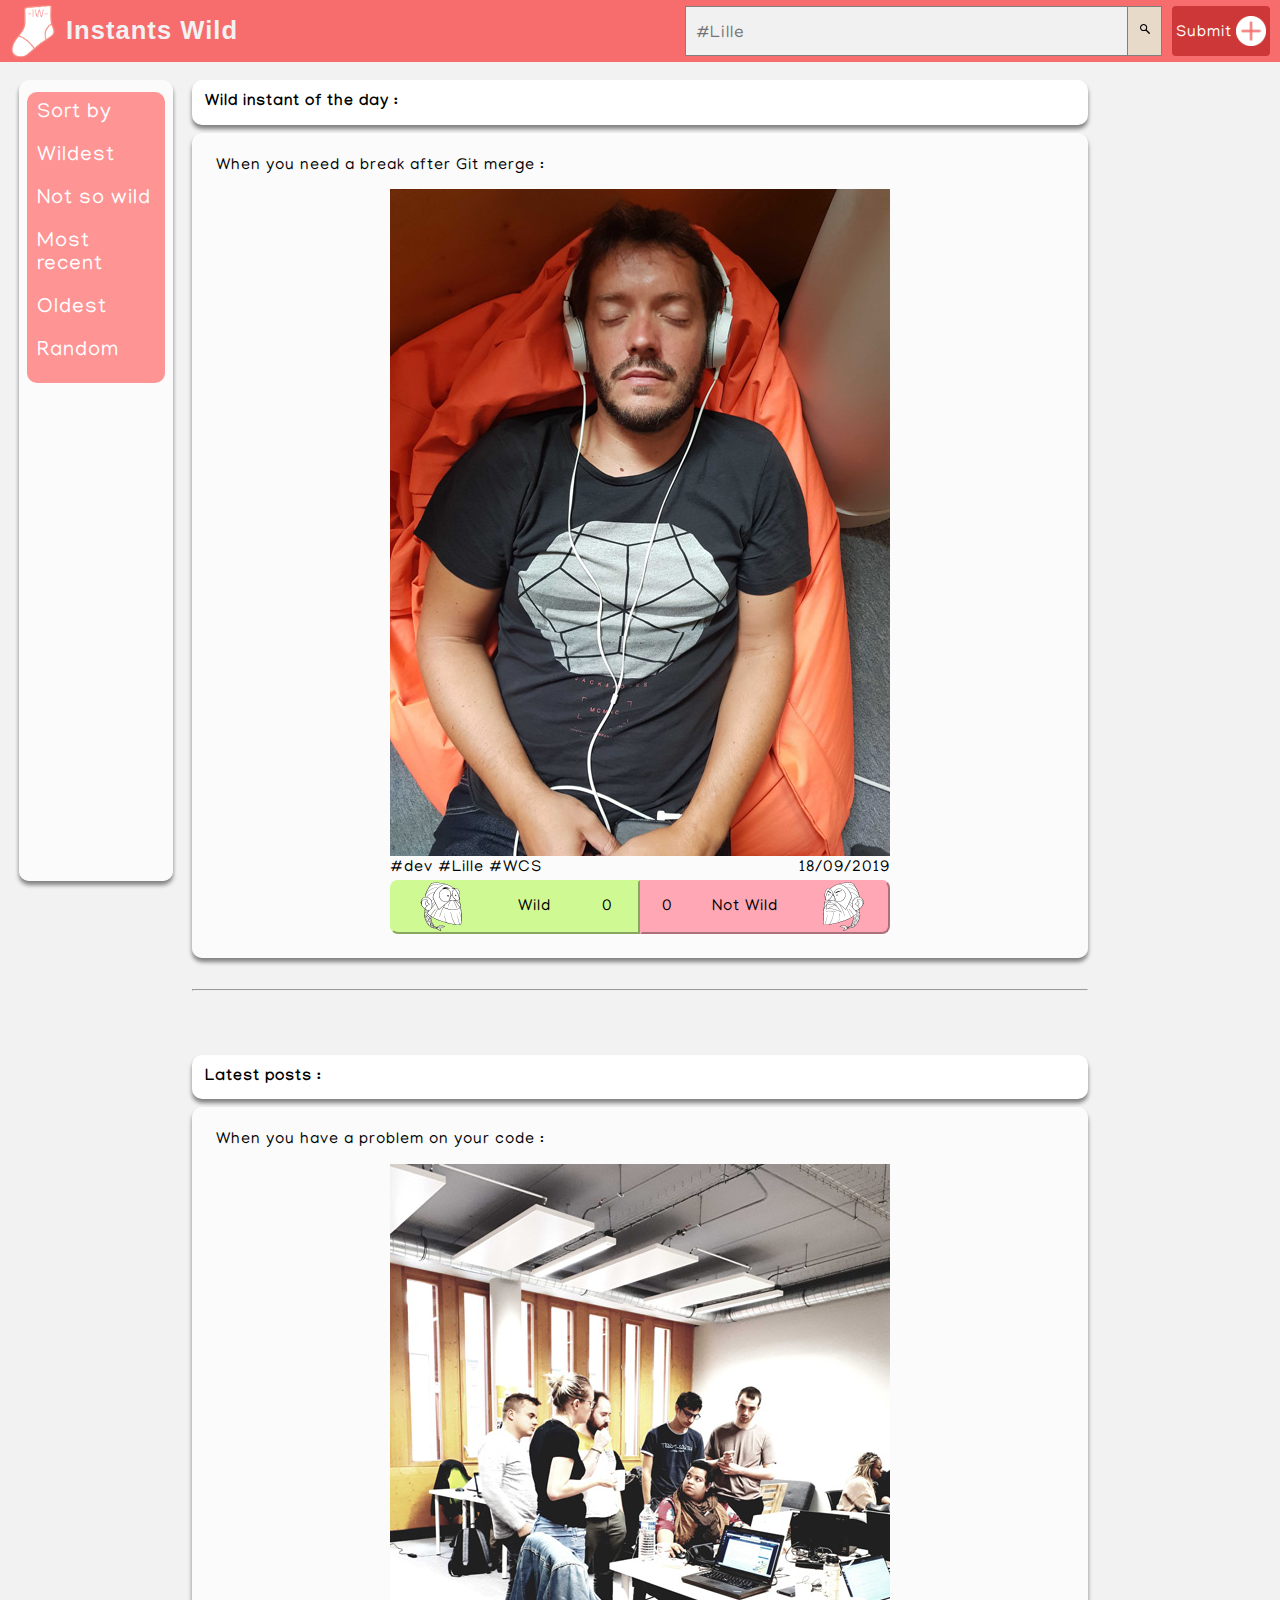
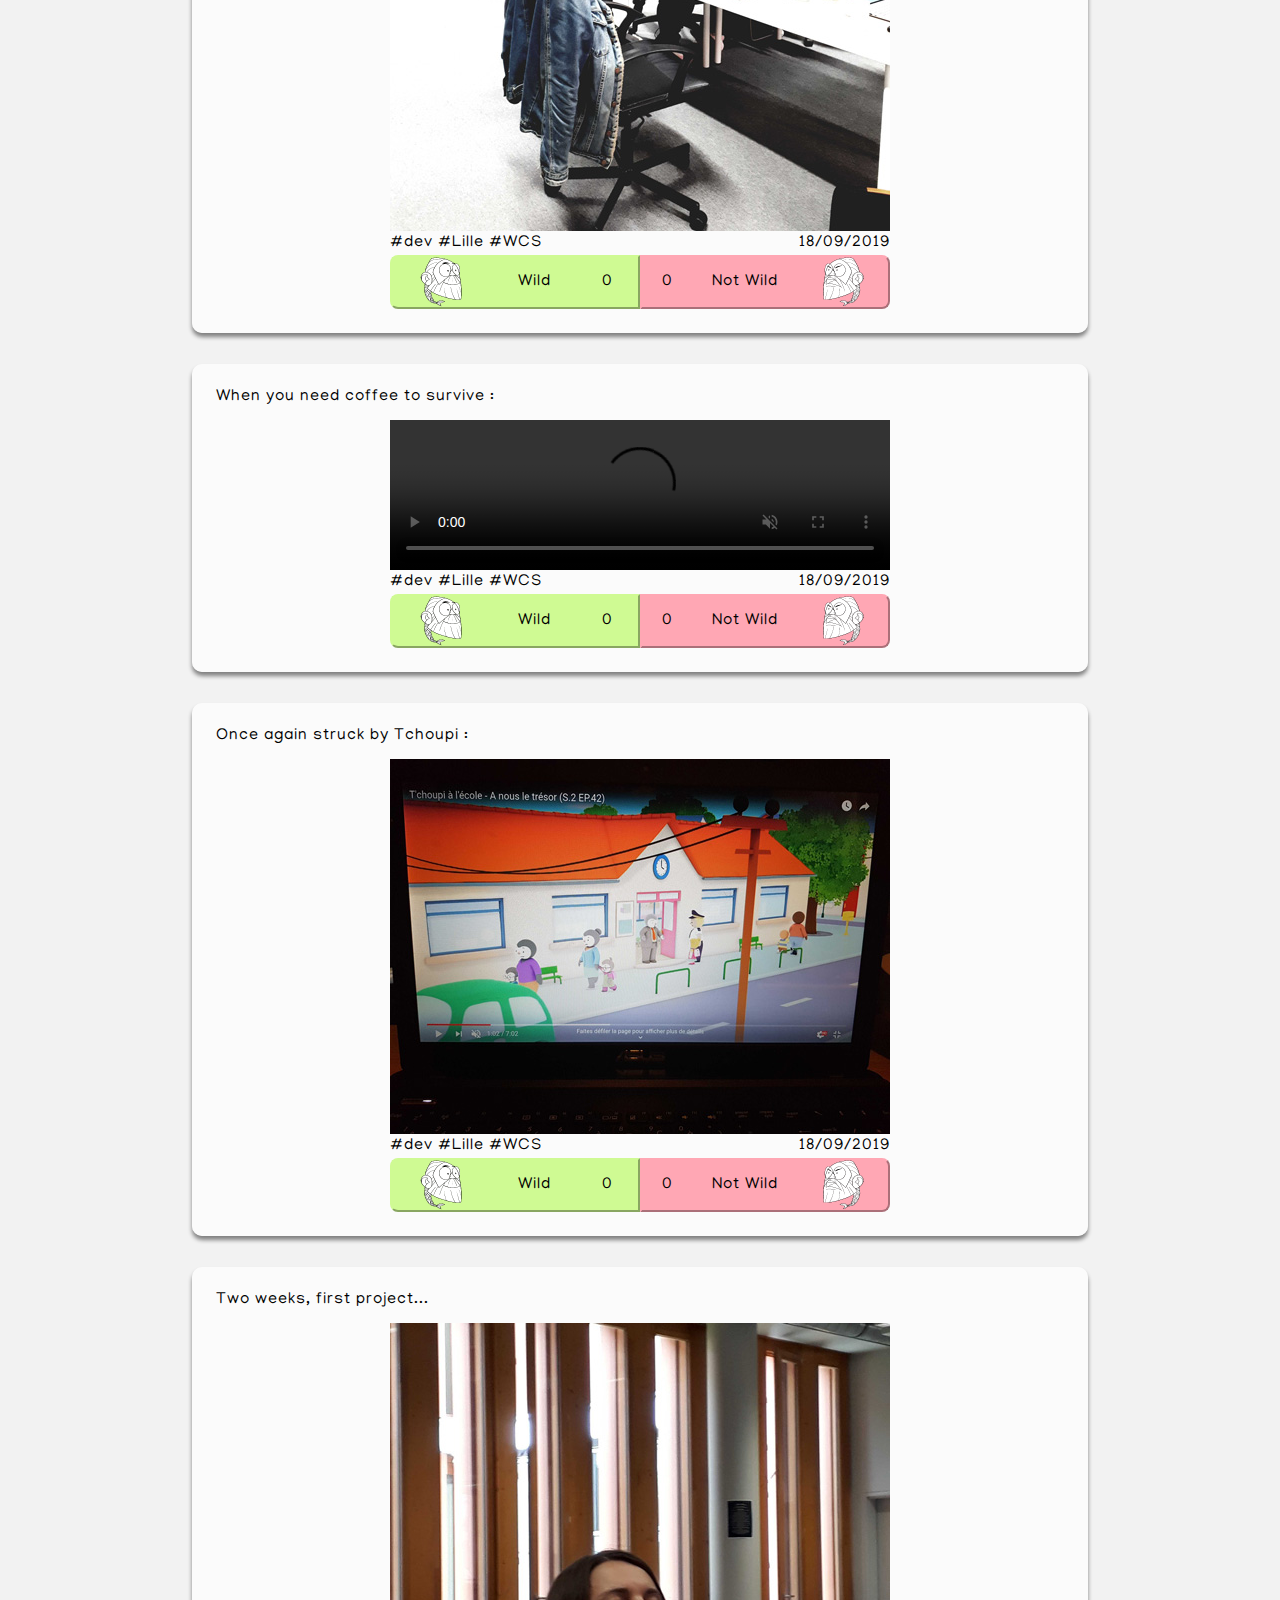
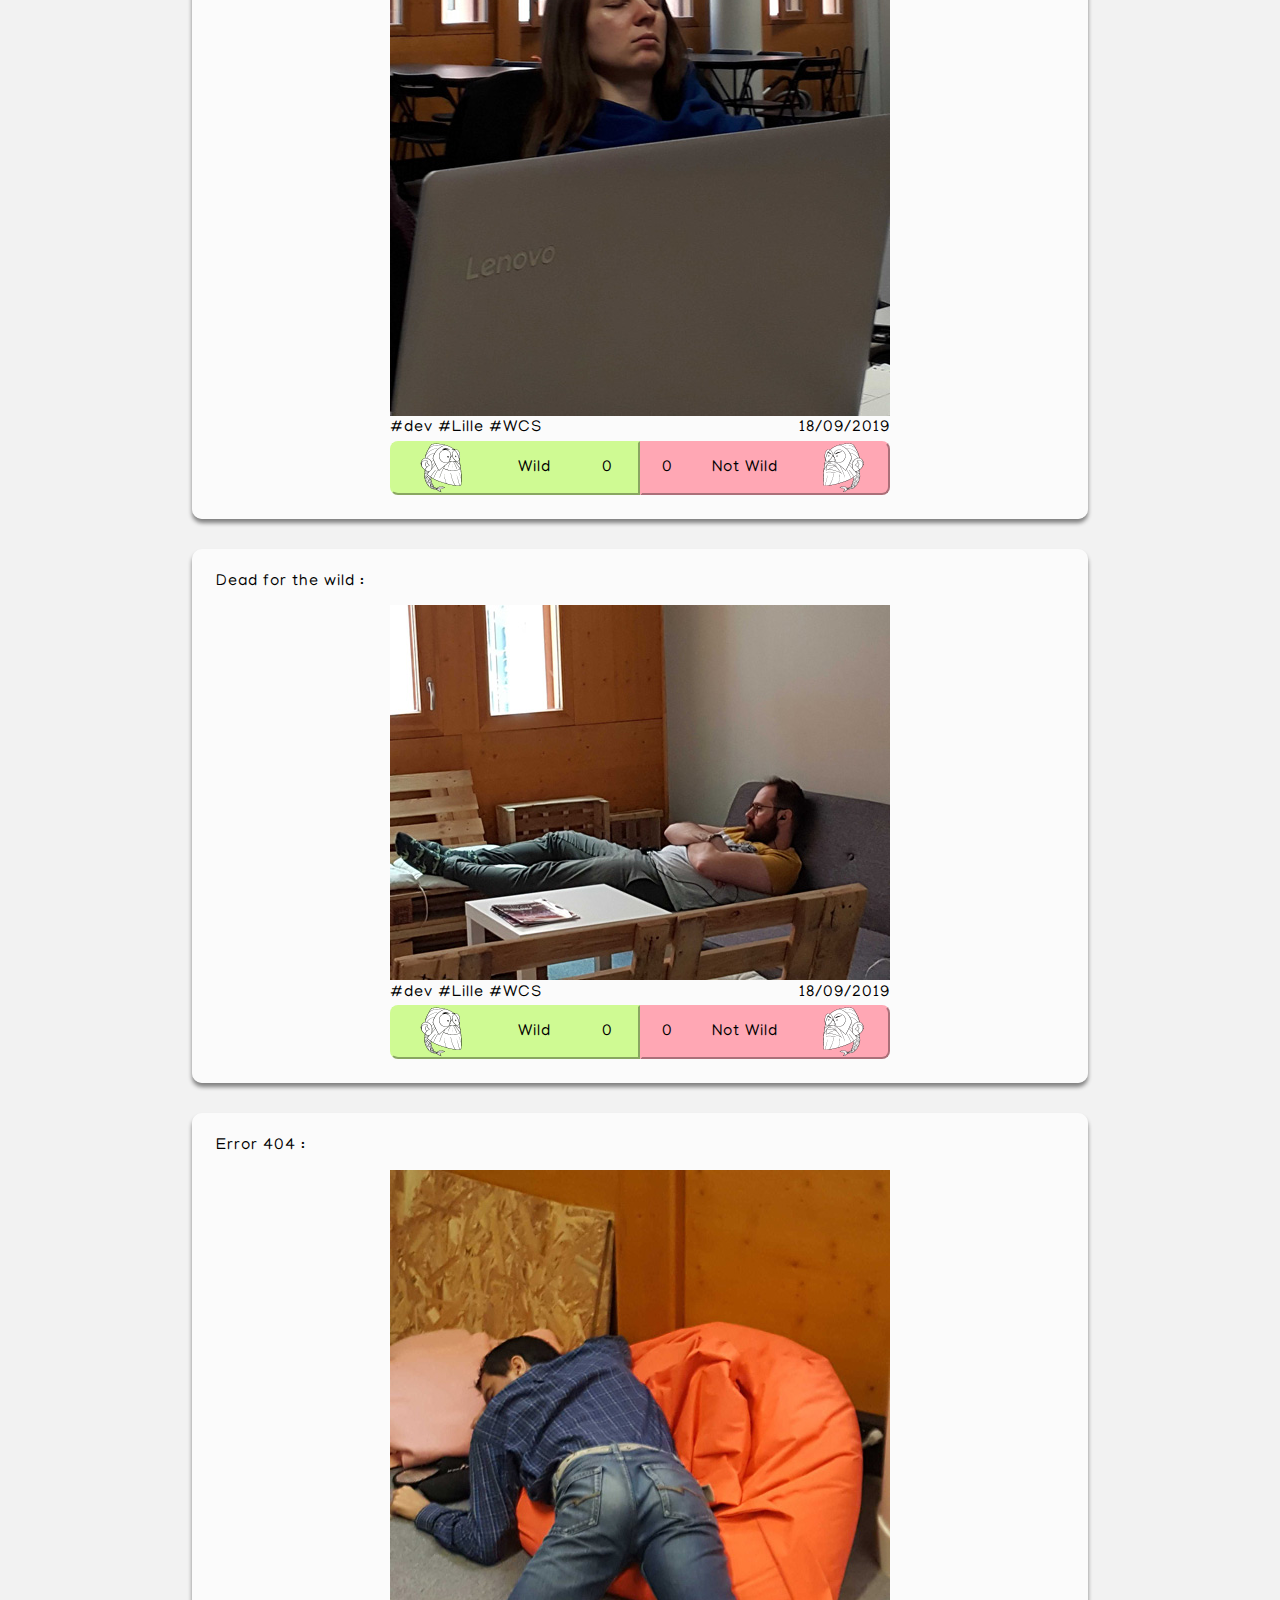
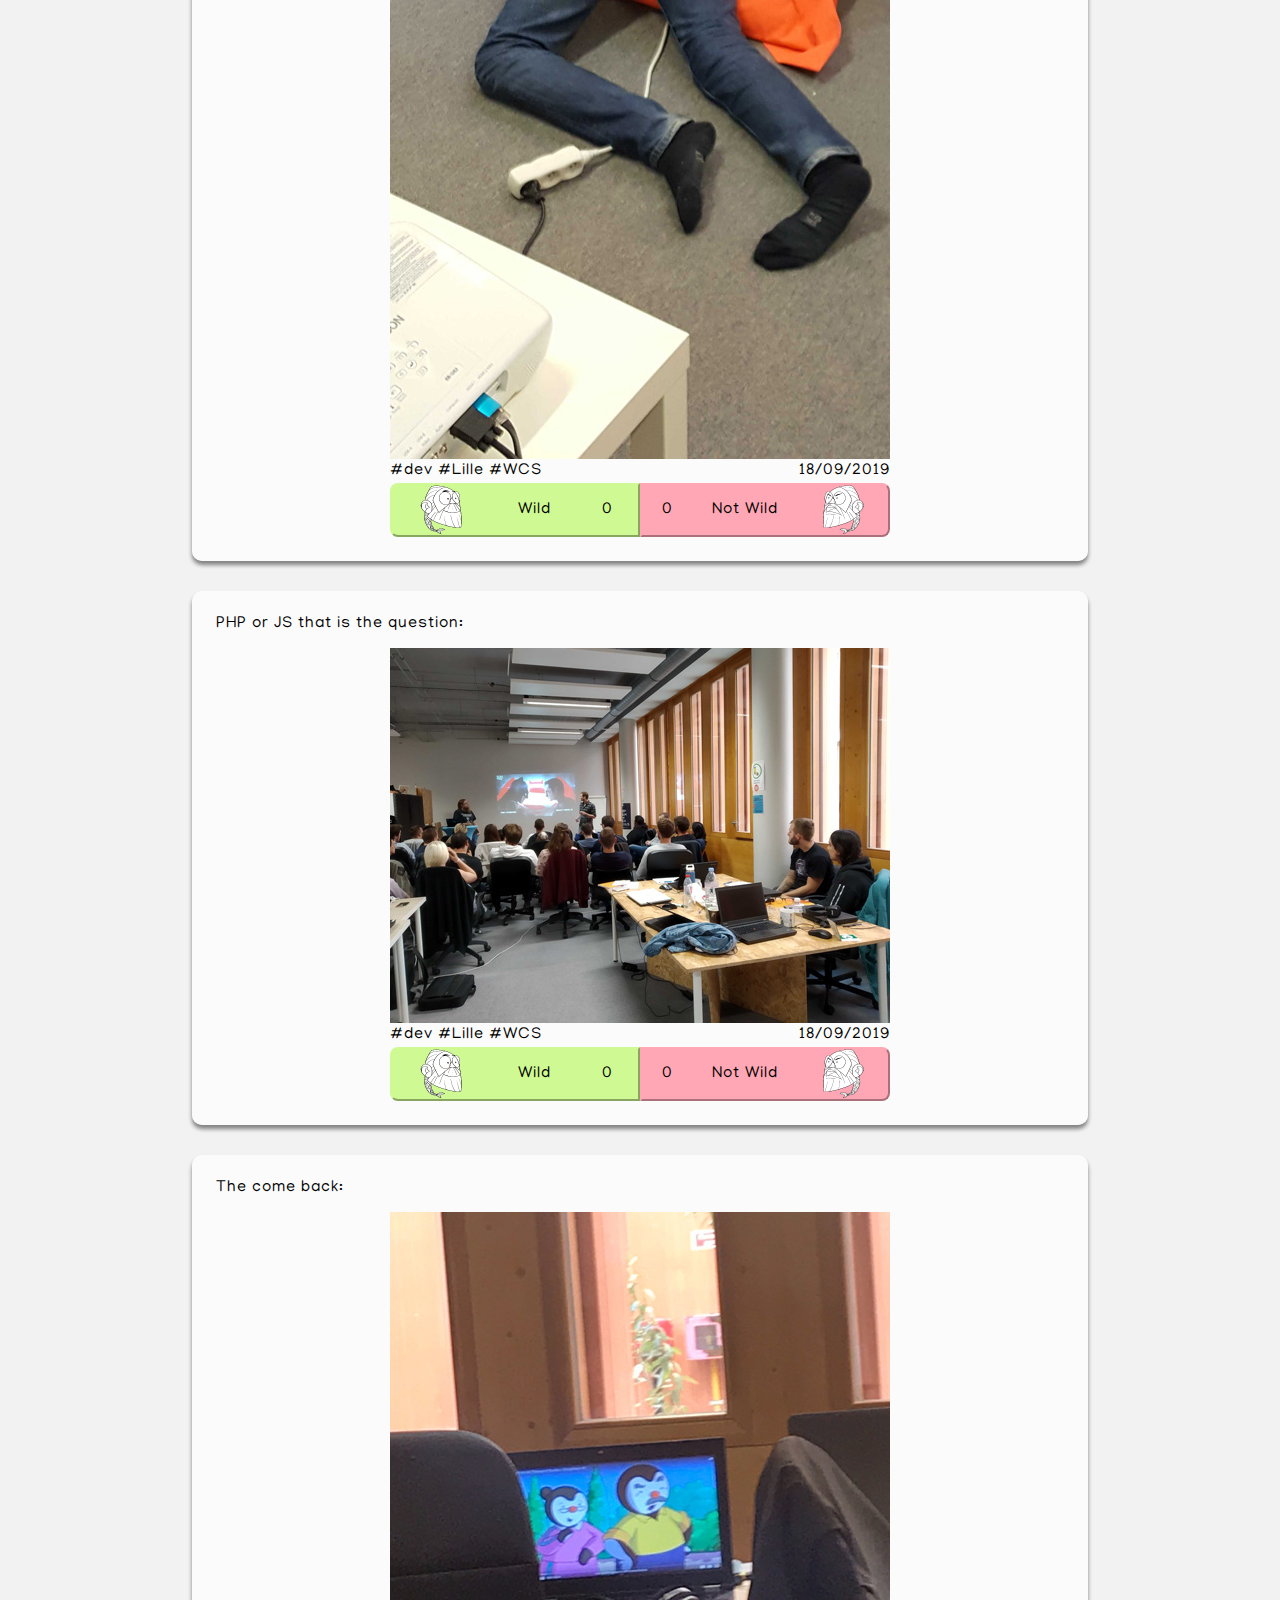
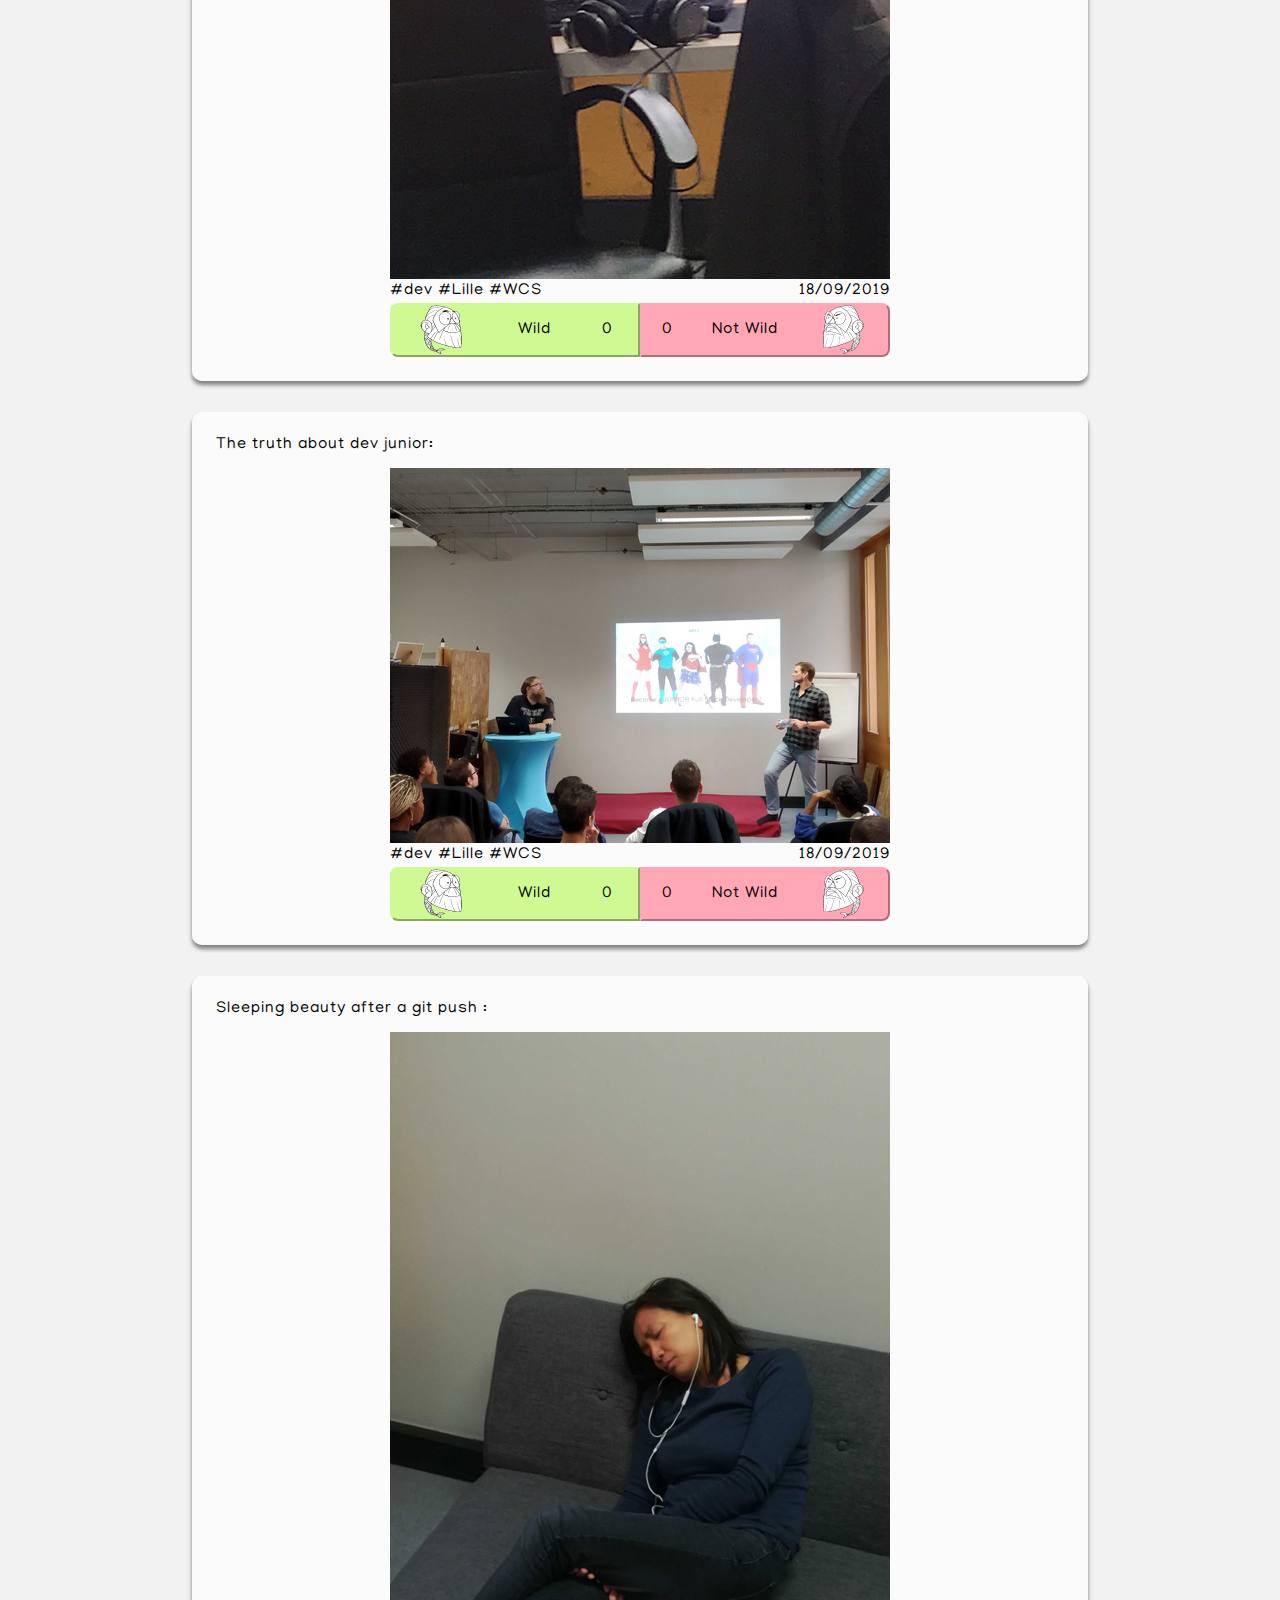
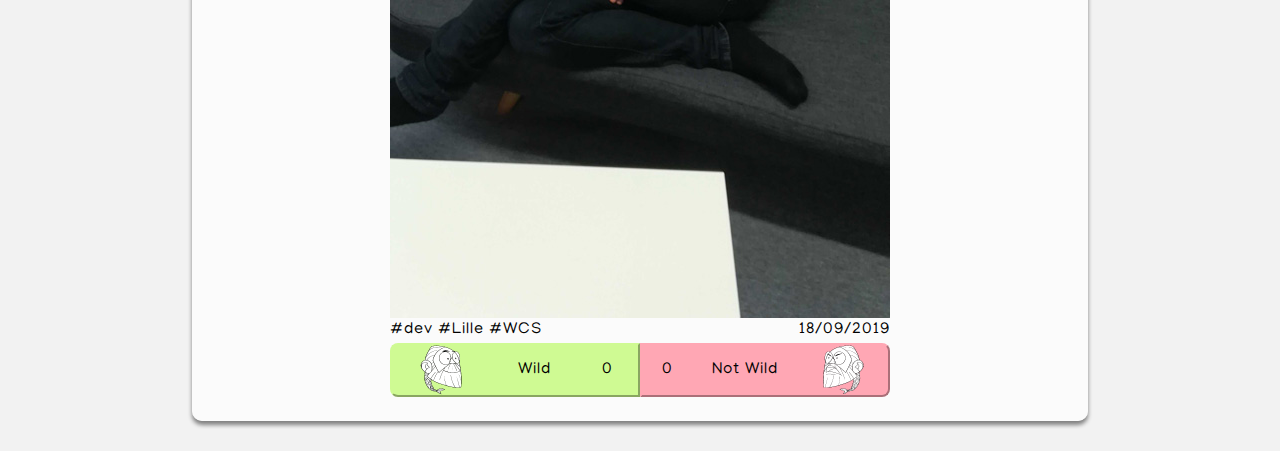
==== index.html @ d58f330b "Desktop mode: burger hidden for a new menu on the left page. + Nav bar is now fixed while scrolling." ====
<!DOCTYPE html>
<html>
    <head>
        <meta charset="UTF-8">
        <meta name="viewport" content="width = device-width, initial-scale = 1.0">
        <meta http-equiv="X-UA-Compatible" content = "ie=edge">
        <title>Instants Wild</title>
        <link rel="stylesheet" href="general.css">
        <link rel="stylesheet" href="nav.css">
        <link rel="stylesheet" href="index.css">
        <link href="https://fonts.googleapis.com/css?family=Manjari&display=swap" rel="stylesheet">
    </head>
    
    <body>
        <header>
            <nav>
                <!-- menu burger -->
                <div id="burger">
                    <input type="checkbox" />
                    <div id="burgerIcon">
                        <div></div>
                        <div></div>
                        <div></div>
                    </div>
                    <ul>
                        <li>Sort by</li>
                        <li>Wildest</li>
                        <li>Not so wild</li>
                        <li>Most recent</li>
                        <li>Oldest</li>
                        <li>Random</li>
                    </ul>
                </div>
                <!-- Instant Wild Logo and Title -->
                <a href="index.html" id="logolink" title="Homepage">
                    <img src="./images/logo.png" alt="Logo Instant Wild">
                    <h1 id="h1reduced">IW</h1>
                    <h1 id="h1full">Instants Wild</h1>
                </a>
                <!-- Search Bar -->
                <form class="search-container" action="">
                    <input type="text" placeholder="#Lille" name="search2">
                    <button type="submit"><img src="./images/icon_loupe.png">
                    </button>
                </form>
                <!-- Git Post Buttom -->
                <a class="buttonpostgif" href="submit.html">
                    <p>Submit</p><img src="./images/rondplus.png">
                </a>
            </nav>
        </header>
        
        <main>
            <!-- Desktop Menu -->
            <section class="leftMenuSection">
                <div>
                        <ul>
                            <li>Sort by</li>
                            <li>Wildest</li>
                            <li>Not so wild</li>
                            <li>Most recent</li>
                            <li>Oldest</li>
                            <li>Random</li>
                        </ul>
                </div>
            </section>
            <section>

                
                <h2>Wild instant of the day :</h2>


                <article>
                    
                    <h3>When you need a break after Git merge :</h3>
                    <img src="photos/resized/meditation.jpg" title="sleeping wilder" alt="slepping wilder">
                    <div class='postInfos'>
                        <p>#dev #Lille #WCS</p><p>18/09/2019</p>
                    </div>

                    <div class="vote">
                        <button type="button">
                            <img src="images/wild.png"/>  <p>Wild</p> <p>0</p>
                        </button>
                        <button type="button">
                            <p>0</p> <p>Not Wild</p> <img src="images/notwild.png"/>    
                        </button>
                    </div>

                </article>  
            </section>
            
            <hr>

            <section>
                
                <h2> Latest posts :</h2>
          
                <article>
                    <h3>When you have a problem on your code :</h3>
                    <img src="photos/resized/projet.jpg" title="Group in front of a computer" alt="A team in front of a computer">
                    <div class='postInfos'>
                        <p>#dev #Lille #WCS</p><p>18/09/2019</p>
                    </div>
                    <div class="vote">
                            <button type="button">
                                <img src="images/wild.png"/>  <p>Wild</p> <p>0</p>
                            </button>
                            <button type="button">
                                <p>0</p> <p>Not Wild</p> <img src="images/notwild.png"/>    
                            </button>
                    </div>
                </article>
                
                <article>
                    <h3>When you need coffee to survive :</h3>
                    <video src="videos/prendre_cafe.mp4" controls loop muted autoplay></video>
                    <div class='postInfos'>
                        <p>#dev #Lille #WCS</p><p>18/09/2019</p>
                    </div>
                    <div class="vote">
                            <button type="button">
                                <img src="images/wild.png"/>  <p>Wild</p> <p>0</p>
                            </button>
                            <button type="button">
                                <p>0</p> <p>Not Wild</p> <img src="images/notwild.png"/>    
                            </button>
                    </div>
                </article>
                
                <article>
                    <h3>Once again struck by Tchoupi :</h3>
                    <img src="photos/resized/tchoupi.jpg" alt="tchoupi video" title="tchoupi video">
                    <div class='postInfos'>
                        <p>#dev #Lille #WCS</p><p>18/09/2019</p>
                    </div>
                    <div class="vote">
                            <button type="button">
                                <img src="images/wild.png"/>  <p>Wild</p> <p>0</p>
                            </button>
                            <button type="button">
                                <p>0</p> <p>Not Wild</p> <img src="images/notwild.png"/>    
                            </button>
                    </div>

                </article>
                
                <article>
                    <h3>Two weeks, first project...</h3>
                    <img src="photos/resized/dormir.jpg" alt="slepping wilder" title="slepping wilder" >
                    <div class='postInfos'>
                        <p>#dev #Lille #WCS</p><p>18/09/2019</p>
                    </div>
                    <div class="vote">
                            <button type="button">
                                <img src="images/wild.png"/>  <p>Wild</p> <p>0</p>
                            </button>
                            <button type="button">
                                <p>0</p> <p>Not Wild</p> <img src="images/notwild.png"/>    
                            </button>
                    </div>

                </article>
                
                <article>
                    <h3>Dead for the wild :</h3>
                    <img src="photos/resized/mort.jpg" alt="Sleeping wilder" title="Valentin slepping">
                    <div class='postInfos'>
                        <p>#dev #Lille #WCS</p><p>18/09/2019</p>
                    </div>
                    <div class="vote">
                            <button type="button">
                                <img src="images/wild.png"/>  <p>Wild</p> <p>0</p>
                            </button>
                            <button type="button">
                                <p>0</p> <p>Not Wild</p> <img src="images/notwild.png"/>    
                            </button>
                    </div>

                </article>
                
                <article>
                    <h3>Error 404 :</h3>
                    <img src="photos/resized/eror.jpg" alt="slepping wilder" title="slepping wilder">
                    <div class='postInfos'>
                        <p>#dev #Lille #WCS</p><p>18/09/2019</p>
                    </div>
                    <div class="vote">
                            <button type="button">
                                <img src="images/wild.png"/>  <p>Wild</p> <p>0</p>
                            </button>
                            <button type="button">
                                <p>0</p> <p>Not Wild</p> <img src="images/notwild.png"/>    
                            </button>
                    </div>

                </article>
                
                <article>
                    <h3>PHP or JS that is the question: </h3>
                    <img src="photos/resized/choix.jpg" alt="wilders need to do a choice" title="Loic and Benjamin make a presentation">
                    <div class='postInfos'>
                        <p>#dev #Lille #WCS</p><p>18/09/2019</p>
                    </div>
                    <div class="vote">
                            <button type="button">
                                <img src="images/wild.png"/>  <p>Wild</p> <p>0</p>
                            </button>
                            <button type="button">
                                <p>0</p> <p>Not Wild</p> <img src="images/notwild.png"/>    
                            </button>
                    </div>
                </article>
                
                <article>
                    <h3>The come back:</h3>
                    <img src="photos/resized/leretour.jpg" alt="thoupi" title="tchoupi">
                    <div class='postInfos'>
                        <p>#dev #Lille #WCS</p><p>18/09/2019</p>
                    </div>
                    <div class="vote">
                            <button type="button">
                                <img src="images/wild.png"/>  <p>Wild</p> <p>0</p>
                            </button>
                            <button type="button">
                                <p>0</p> <p>Not Wild</p> <img src="images/notwild.png"/>    
                            </button>
                    </div>

                </article>
                
                <article>
                    <h3>The truth about dev junior:</h3>
                    <img src="photos/resized/true.jpg" alt="dev junior picture" title="Loic and benji present dev junior reality">
                    <div class='postInfos'>
                        <p>#dev #Lille #WCS</p><p>18/09/2019</p>
                    </div>
                    <div class="vote">
                            <button type="button">
                                <img src="images/wild.png"/>  <p>Wild</p> <p>0</p>
                            </button>
                            <button type="button">
                                <p>0</p> <p>Not Wild</p> <img src="images/notwild.png"/>    
                            </button>
                    </div>
                </article>
                
                <article>
                    <h3>Sleeping beauty after a git push :</h3>
                    <img src="photos/resized/slepping.jpg" alt="Wilder sleeping" title="wilder sleeping">
                    <div class='postInfos'>
                        <p>#dev #Lille #WCS</p><p>18/09/2019</p>
                    </div>
                    <div class="vote">
                            <button type="button">
                                <img src="images/wild.png"/>  <p>Wild</p> <p>0</p>
                            </button>
                            <button type="button">
                                <p>0</p> <p>Not Wild</p> <img src="images/notwild.png"/>    
                            </button>
                    </div>
                </article>
                
            </section>
            <a class="gotopbutton" href="#"><img src="./images/backtotop.png"></a>
        </main>
    </body>
</html>
---- general.css ----
* {
    padding: 0;
    margin: 0;
    box-sizing: border-box;
    font-weight: 400;
    font-size: 16px;
    font-family: 'Manjari', sans-serif;
    letter-spacing: 1px;
    scroll-behavior: smooth;
  }
  
  /* Variables */ 
  
  :root {
    --main-color: #F76c6c;
    --second-color: #f2f2f2;
  }
  
  body {
    background-color: var(--second-color);
  }
  
  h1,
  h2 {
    font-weight: 800;
  }
---- nav.css ----
/*    🤠   !!!!     nav     !!!!   🤠    */

nav {
    display: flex;
    align-items: center;
    justify-content: space-between;
    background-color: #F76c6c;
    margin-bottom: 10px;
    height: 48px;
    z-index: 1;
  }
  
  
  /*  nav  Menu Burger   */
  
  #burger {
    position: relative;
    height: 100%;
  }
  
  #burgerIcon {
    margin-top: 13px;
  }
  
  #burger>input {
    position: absolute;
    height: 100%;
    width: 100%;
    margin: 0;
    opacity: 0;
    z-index: 2;
  }
  
  #burgerIcon>div {
    width: 30px;
    height: 4px;
    margin-bottom: 5px;
    margin-left: 10px;
    margin-right: 10px;
    background: #cdcdcd;
    border-radius: 3px;
  }
  
  #burgerIcon>div:last-child {
    margin-bottom: 0;
  }
  
  #burger>ul {
    transition-property: all;
    transition-duration: 0.7s;
    position: absolute;
    width: 150px;
    left: -152px;
    top: 48px;
    list-style-type: none;
    padding: 10px 0 0 0;
    background-color: rgb(255, 148, 148);
  }
  
  #burger li {
    margin-bottom: 20px;
    padding-left: 20px;
    font-size: 1.5rem;
    color: white;
    cursor: pointer;
  }
  
  #burger>input:checked~ul {
    left: -2px;
  }
  /*Fin Burger*/
  /*   nav  Logo   */
  
  #logolink {
    display: flex;
    align-items: center;
    width: 68%;
  }
  
  #logolink img {
    width: 30px;
  }
  
  /*   nav  Title    */
  
  h1 {
    font-family: "arial";
  }
  
  #h1full {
    display: none;
  }
  
  #h1reduced {
    margin-left: 10px;
    margin-right: 2px;
    font-size: 200%;
  }
  
  #logolink {
    text-decoration: none;
    color: #f2f2f2;
  }
  
  /*   nav   Search    */
  
  form.search-container {
    height: 80%;
    width: 62%;
    display: flex;
    align-items: center;
    justify-content: right;
  }
  
  form.search-container input[type=text] {
    padding: 13px 10px 8px 10px;
    font-size: 17px;
    border: 1px solid grey;
    float: left;
    width: 80%;
    height: 100%;
    background: #f1f1f1;
  }
  
  form.search-container button {
    float: left;
    width: 34px;
    height: 100%;
    padding: 10px;
    background: #E8DAC8;
    color: white;
    font-size: 17px;
    border: 1px solid grey;
    border-left: none;
    cursor: pointer;
  }
  
  form.search-container button:hover {
    background: #ee9a4cf0;
  }
  
  form.search-container img {
    width: 10px;
    height: 10px;
  }
  
  form.search-container::after {
    content: "";
    clear: both;
    display: table;
  }
  
  /*   nav Post Button   */
  
  .buttonpostgif {
    display: flex;
    width: 110px;
    height: 80%;
    background-color: rgb(206, 55, 55);
    border: none;
    color: white;
    padding: 4px;
    align-items: center;
    text-decoration: none;
    font-size: 12px;
    margin: 4px 10px;
    cursor: pointer;
    border-radius: 4px;
  }
  
  .buttonpostgif p { 
    padding-top: 4px;
  }
  
  .buttonpostgif img {
    width: 30px;
    height: 30px;
    margin-left: 4px;
  }
  
  .buttonpostgif:hover{
    background-color: #ee8d4cef;
  }
  /*  Fin nav */


  @media screen and (min-width: 960px){

    nav {
        position: fixed;
        height: 62px;
        width: 100%;
        justify-content: space-between;
        background-color: #F76c6c;
        margin-bottom: 10px;
    }

    #burger>input {
      display: none;
    }

    #burgerIcon {
      display: none;  
    }
    
    #burger>ul {
        top: 62px;
    }
    
    #logolink img {
        width: 46px;
        margin-left: 10px;
    }

    #h1full {
        display: initial;
        margin-left: 10px;
        margin-right: 2px;
        font-size: 1.6rem;
    }
    
    #h1reduced {
        display: none;
    }

      
}
---- index.css ----
.leftMenuSection {
  display: none;
}

/*			Page content			*/ 
section > h2 {
  background-color: #fff;
  box-shadow: 0px 4px 4px grey;
	width: 80%;
	margin: auto;
	padding: 0.8rem;
	border-radius: 10px;
}

article {
  width: 80%;
  background-color: rgba(255, 255, 255, 0.705);
  margin: 0.5rem auto 1.9rem auto;
  padding: 1.5rem;
	display: flex;
	flex-direction: column;
  align-items: center;
	border-radius: 10px;
	box-shadow: 0px 4px 4px grey;
}

article>h3{
	align-self: flex-start;
	margin-bottom: 0.9rem;
}

article>img, article>video{
  width:500px;
  max-width: 100%;
}

article .postInfos {
	width: 95%;
	display: flex;
	justify-content: space-between;
  padding: 0.2rem 0;
  font-size: 0.8rem;
  max-width: 500px;
}

hr{
	width: 70%;
	margin: 1.5rem auto;
}

/*			Button				*/ 

.vote{
  display: flex;
  justify-content: space-between;
  width: 100%;
  max-width: 500px;
}
.vote button {
  display : flex;
	width: 50%; 
  align-items: center;
  justify-content: space-around;
}
.vote button:first-child { 
  border-color:#cffa93 ;
  background-color:#cffa93 ;
  border-radius: 8px 0px 0px 8px;
}

.vote button:last-child { 
  border-color: #ffa7b4;
  background-color: #ffa7b4;
  border-radius: 0px 8px 8px 0px;
}
.vote button:first-child:active { 
  border-color:#bce187 ;
  background-color:#bce187;
}
.vote button:last-child:active { 
  border-color: #ec4e66;
  background-color: #f16b80;
}

.vote img {
  width: 15%;
  min-width: 50px;
}
.vote button:first-child img{
  transform: scaleX(-1);
}

/*			Go Top Button			*/ 
.gotopbutton {
  position: fixed;
  bottom: 10px;
  right: 10px;
}

.gotopbutton img {
  width: 50px;
  height: 50px;
}

@media screen and (min-width: 960px){
/*			Left Menu			*/ 
  .leftMenuSection {
    width: 14%;
    display: flex;
    flex-direction: column;
    align-items: center;
  }

  .leftMenuSection > div {
    margin-top: 40px;
    background-color: rgba(255, 255, 255, 0.705);
    border-radius: 10px;
    position: fixed;
    height: 89%;
    width: 12%;
    box-shadow: 0px 4px 4px grey;
    margin-left: 1%;
    display: flex;
    flex-direction: column;
    align-items: center;
  }

  .leftMenuSection ul {
    margin-top: 12px;
    list-style-type: none;
    padding: 10px 0 0 0;
    border-radius: 10px;
    background-color: rgb(255, 148, 148);
    width: 90%;
  }
  
  .leftMenuSection li {
    margin-bottom: 20px;
    padding-left: 10px;
    font-size: 1.3rem;
    color: white;
    cursor: pointer;
    width: 94%;
  }

  .gotopbutton {
    display: none;
  }

  /*			Articles			*/ 
article {
  width: 70%;
}

section h2 {
	width: 70%;
}

section {
  padding-top: 40px;
}
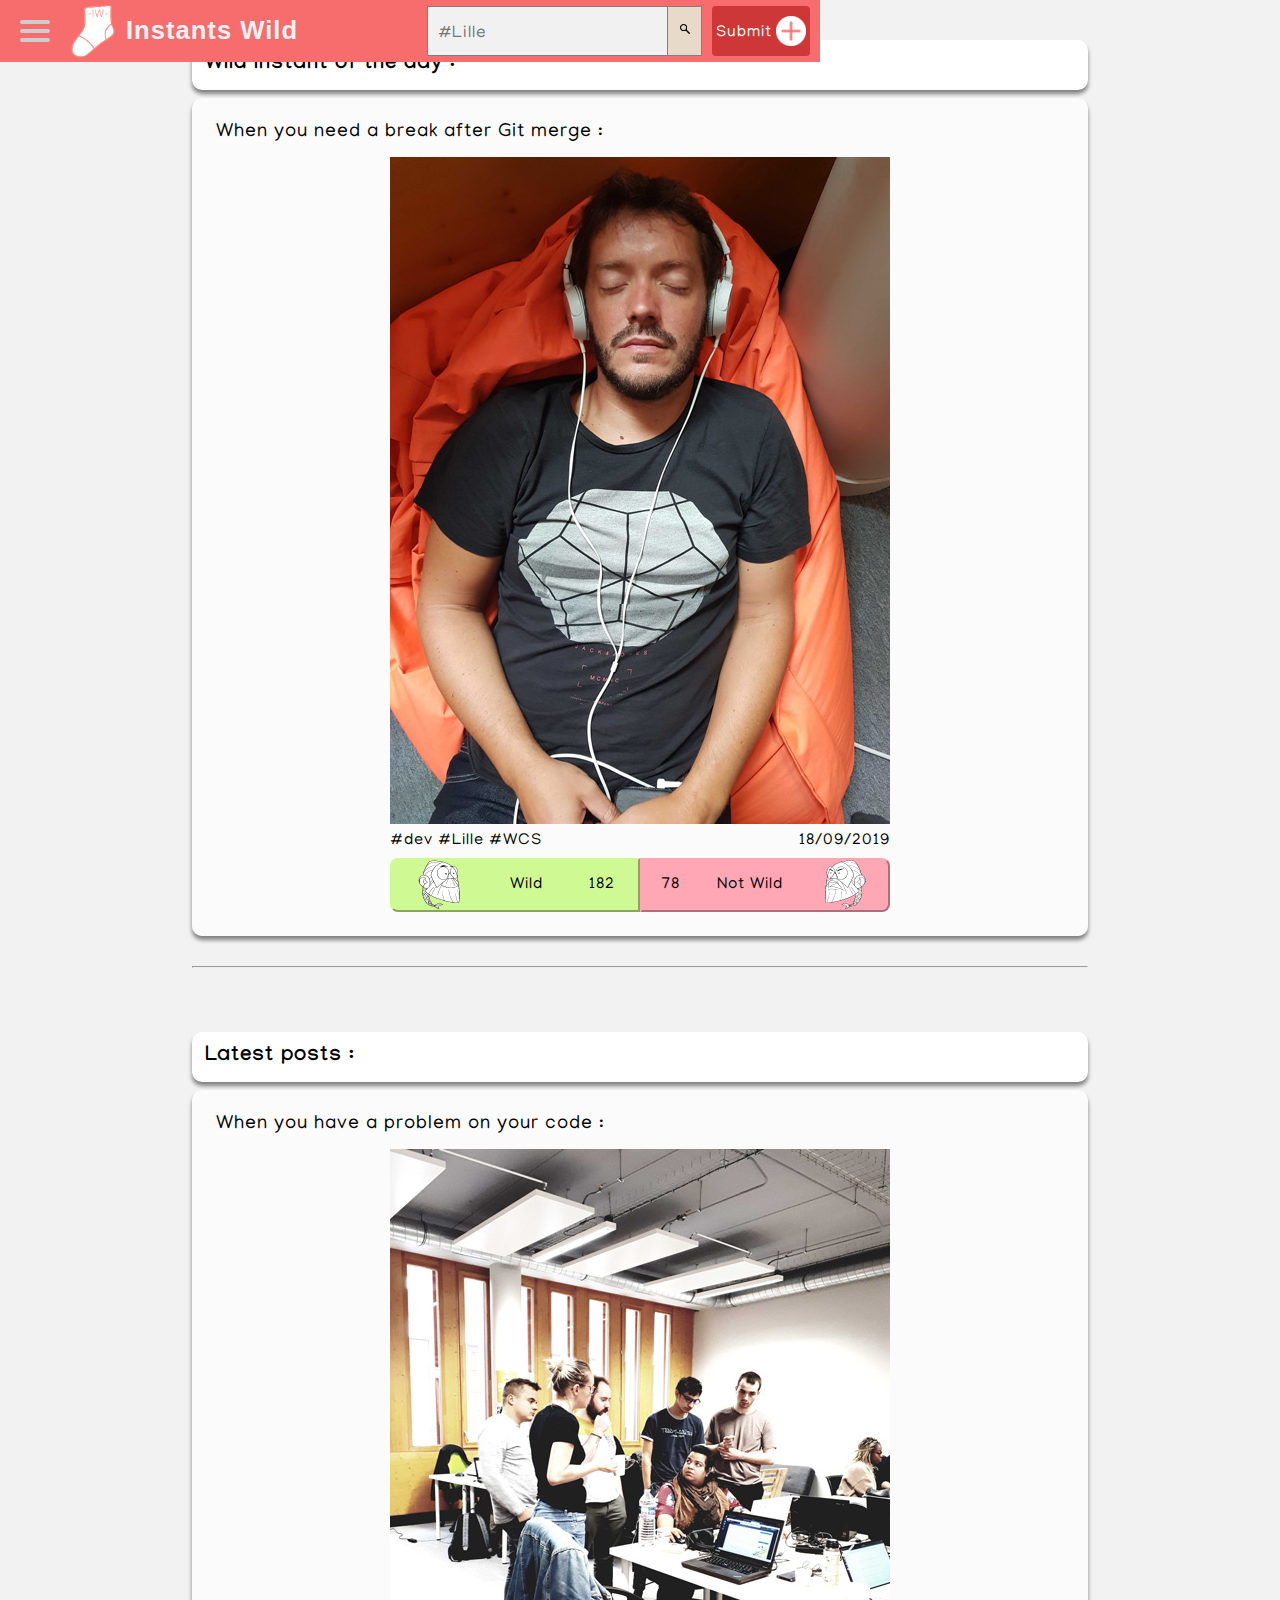
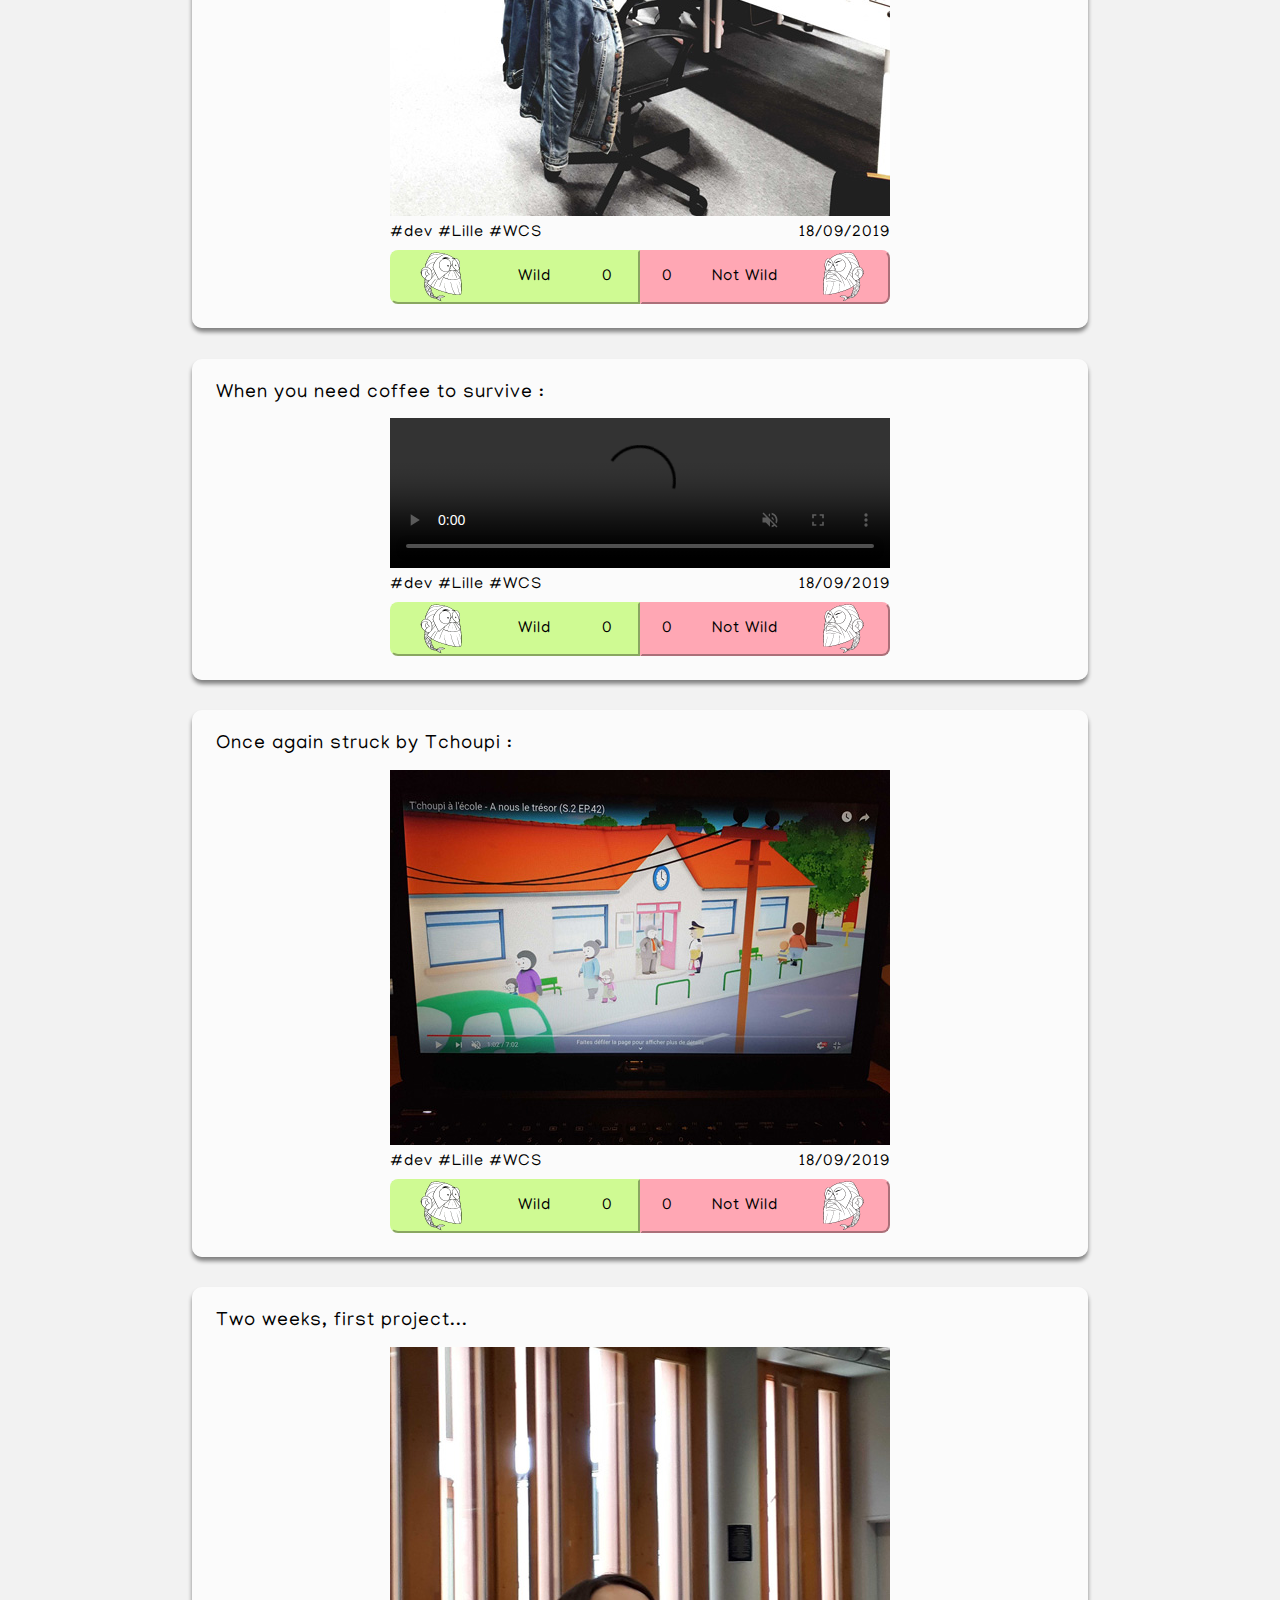
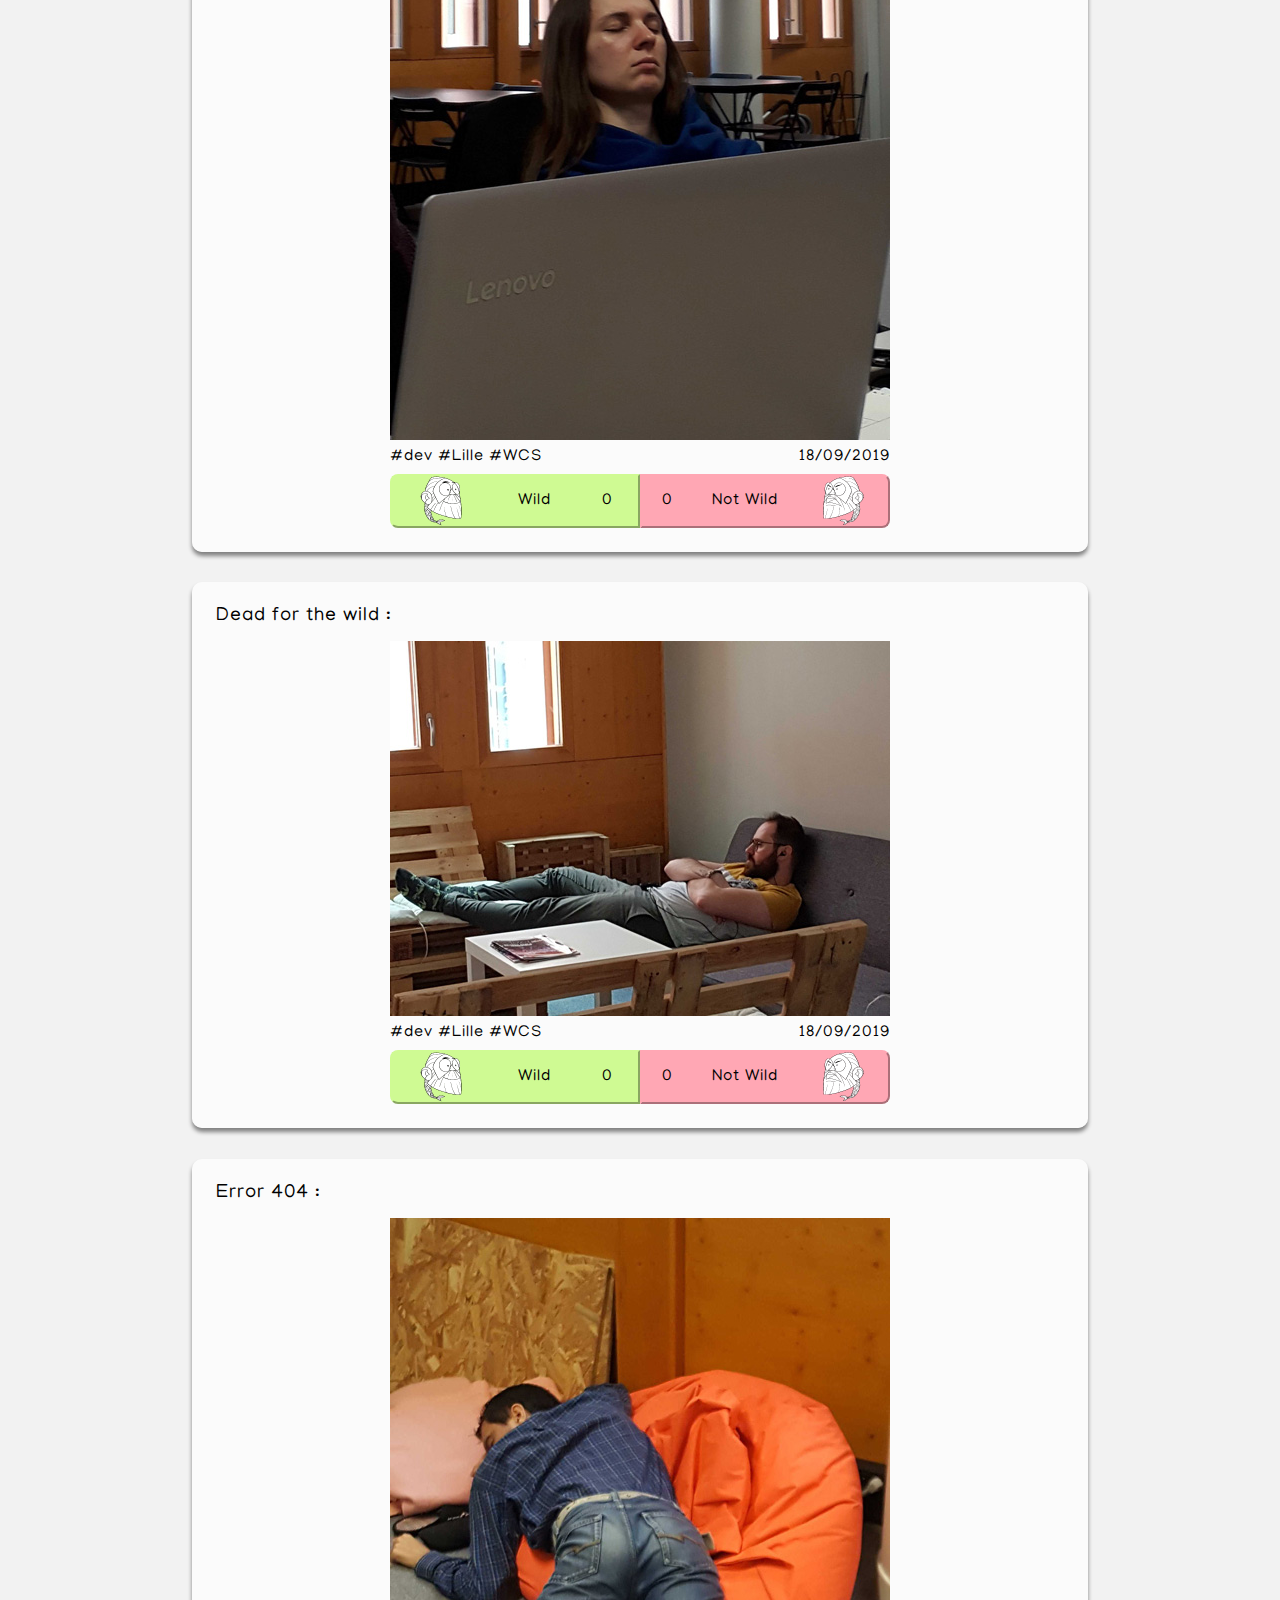
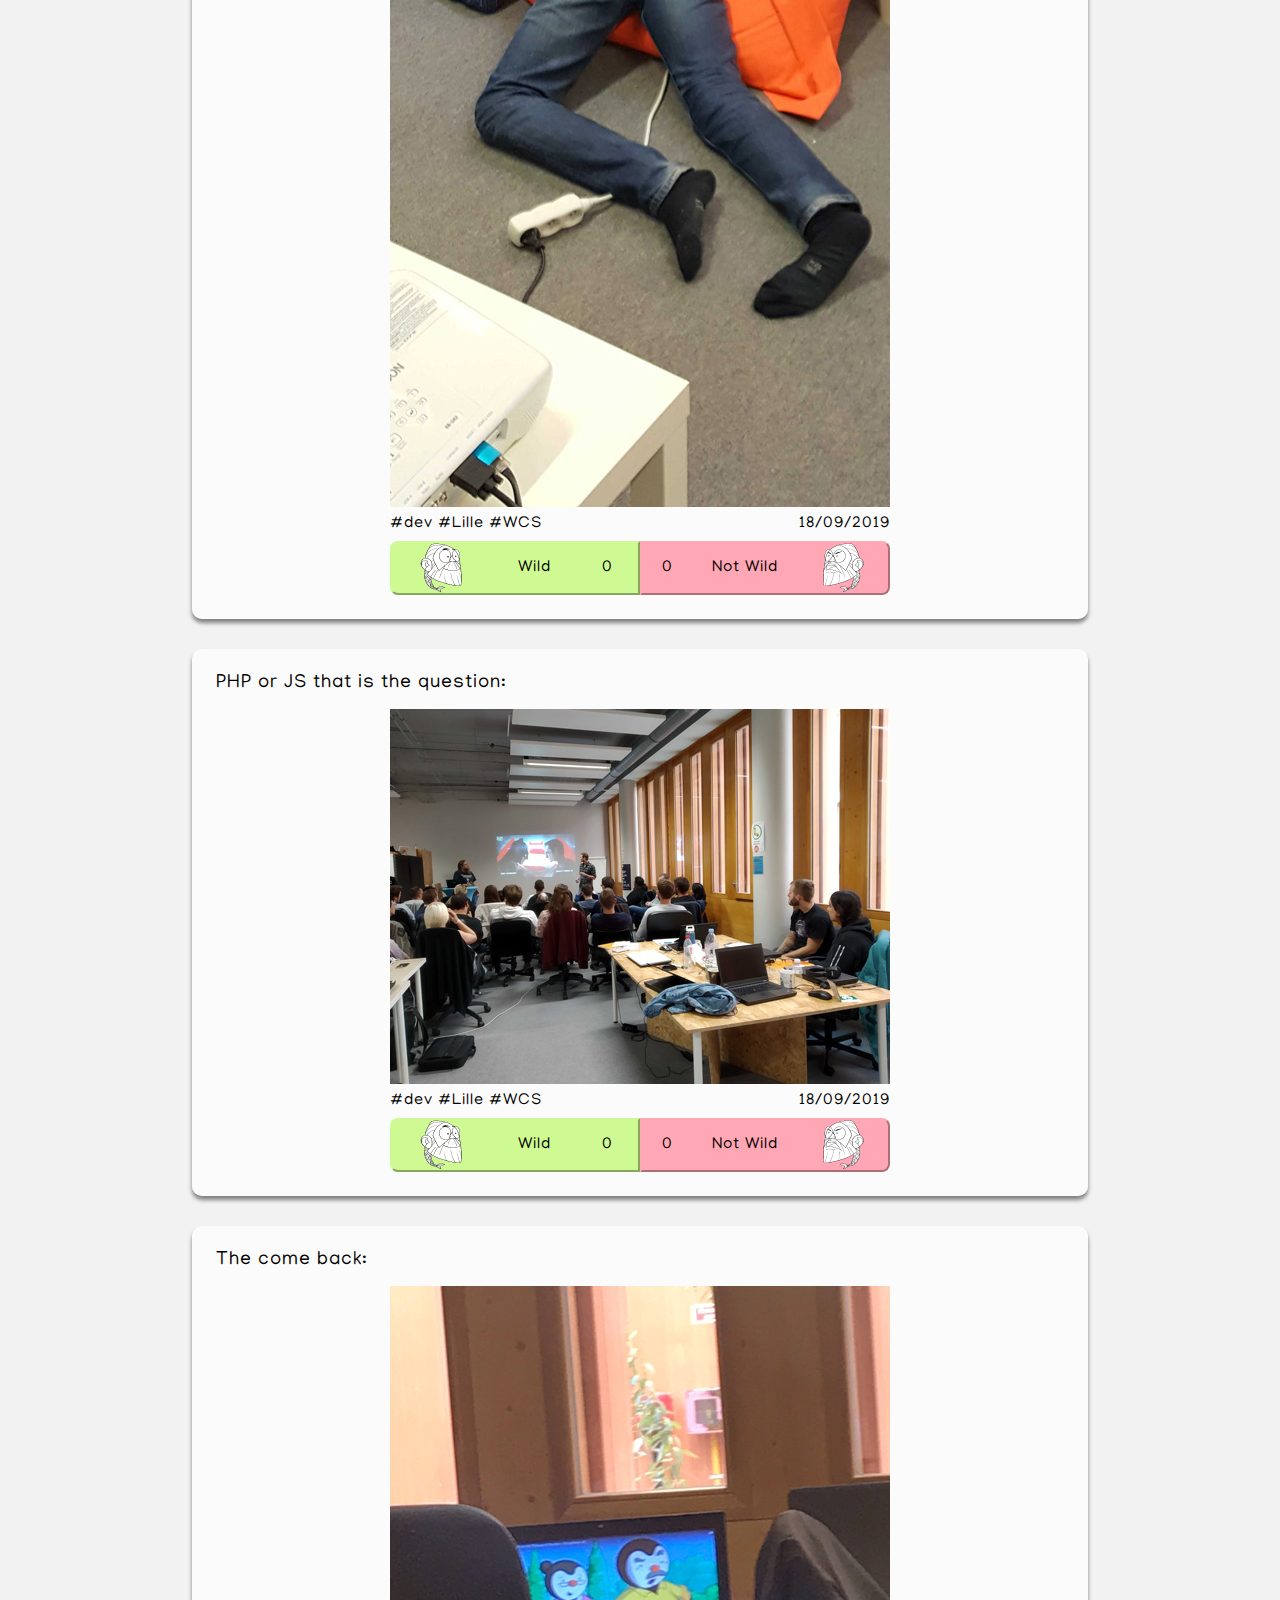
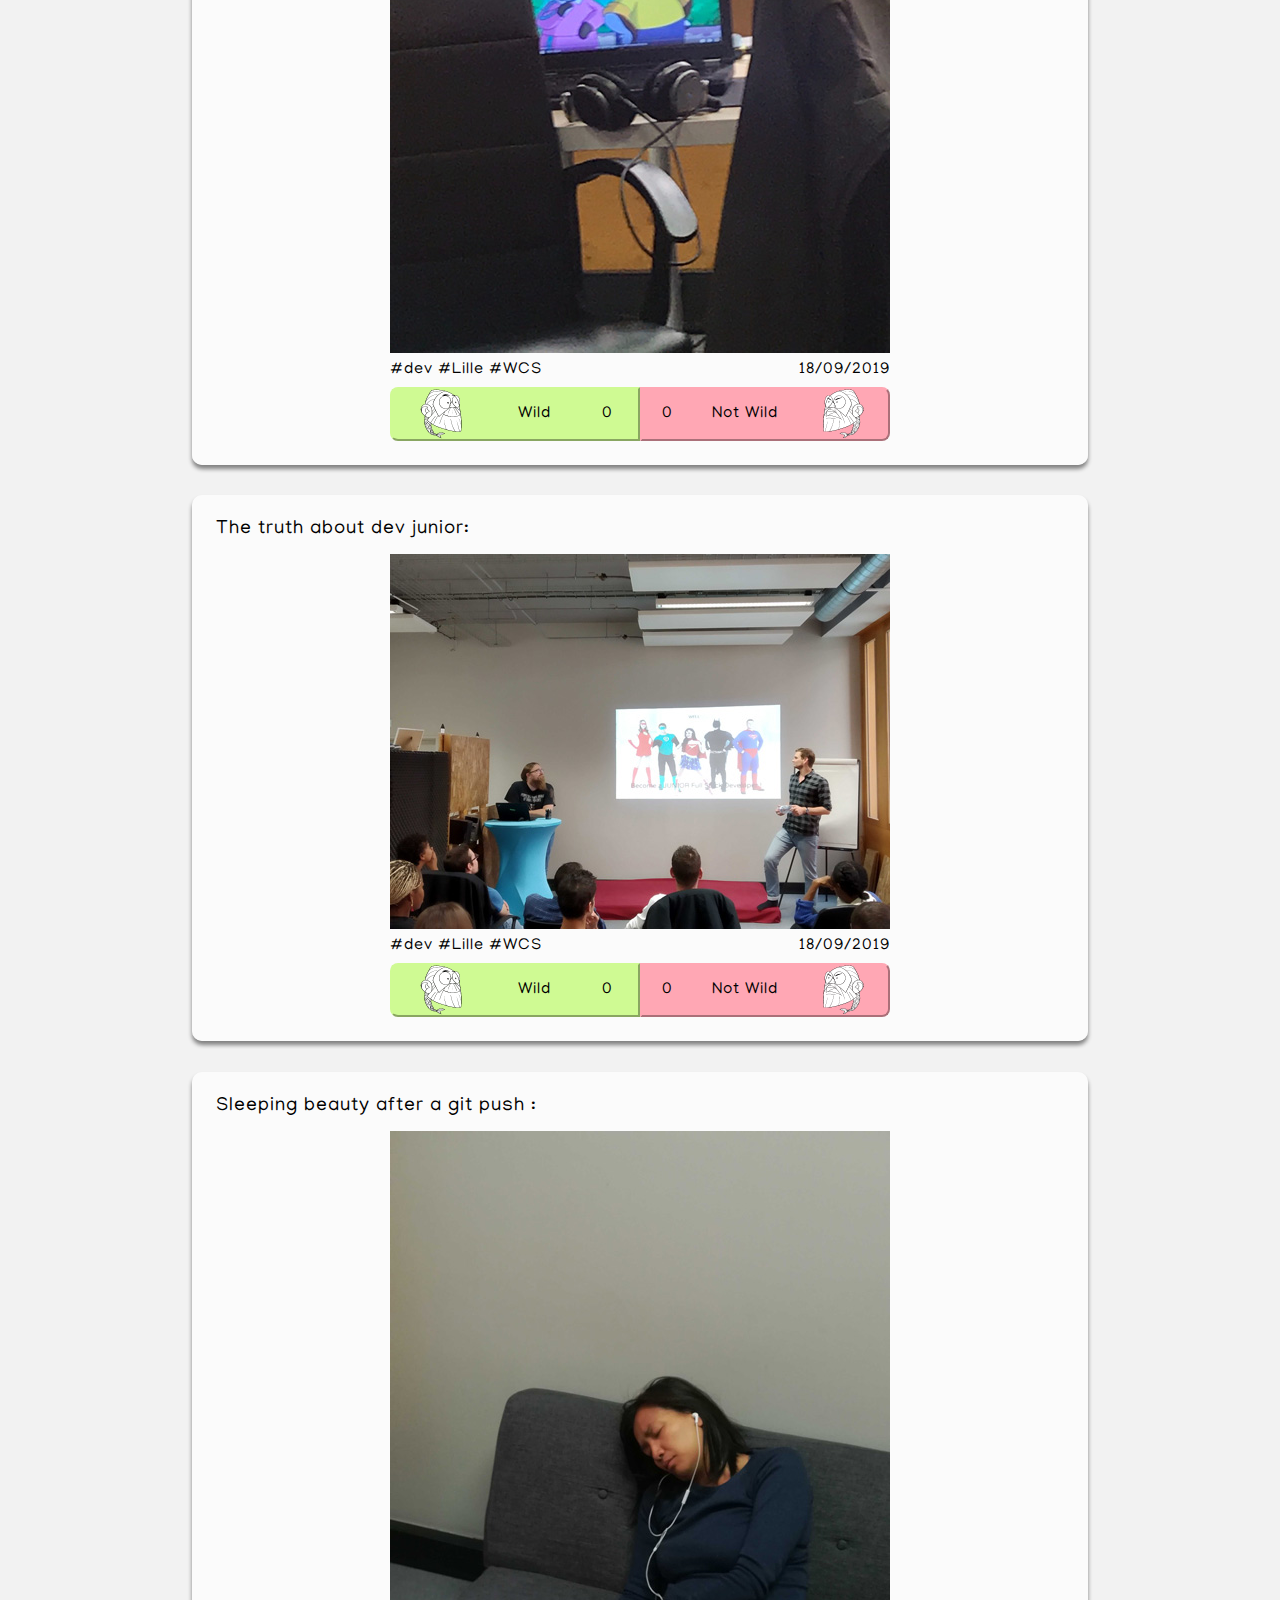
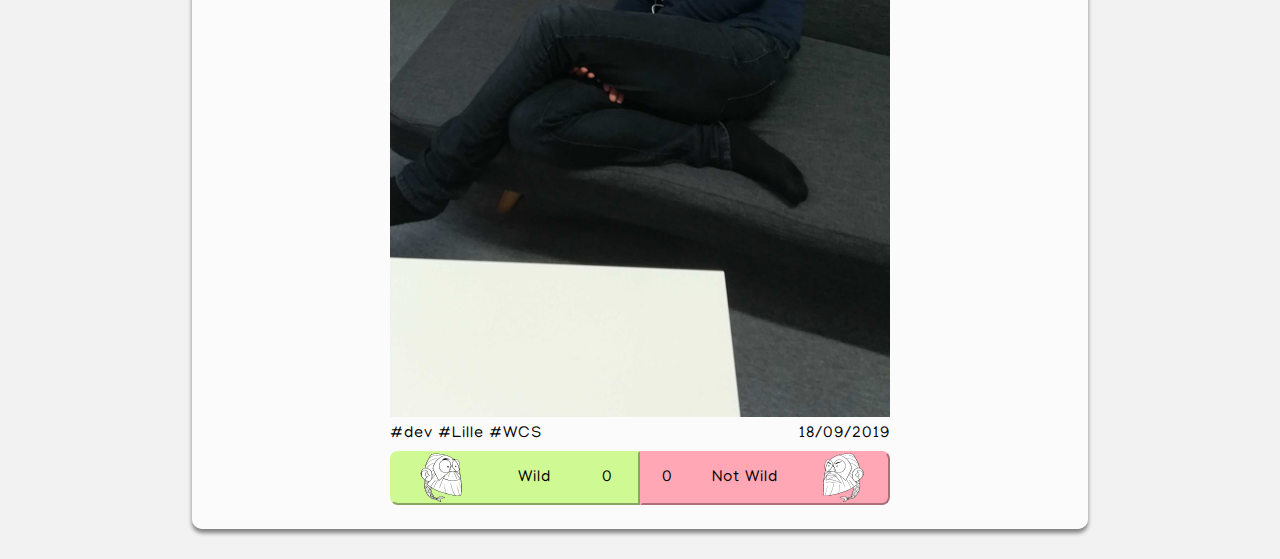
==== commit a7dcc9c2: "compteur js" ====
--- a/index.html
+++ b/index.html
@@ -51,19 +51,6 @@
         </header>
         
         <main>
-            <!-- Desktop Menu -->
-            <section class="leftMenuSection">
-                <div>
-                        <ul>
-                            <li>Sort by</li>
-                            <li>Wildest</li>
-                            <li>Not so wild</li>
-                            <li>Most recent</li>
-                            <li>Oldest</li>
-                            <li>Random</li>
-                        </ul>
-                </div>
-            </section>
             <section>
 
                 
@@ -79,11 +66,11 @@
                     </div>
 
                     <div class="vote">
-                        <button type="button">
-                            <img src="images/wild.png"/>  <p>Wild</p> <p>0</p>
-                        </button>
-                        <button type="button">
-                            <p>0</p> <p>Not Wild</p> <img src="images/notwild.png"/>    
+                        <button class="voteButton" type="button">
+                            <img src="images/wild.png"/>  <p>Wild</p> <span>0</span>
+                        </button>
+                        <button class="voteButton" type="button">
+                            <span>0</span> <p>Not Wild</p> <img src="images/notwild.png"/>    
                         </button>
                     </div>
 
@@ -103,12 +90,12 @@
                         <p>#dev #Lille #WCS</p><p>18/09/2019</p>
                     </div>
                     <div class="vote">
-                            <button type="button">
-                                <img src="images/wild.png"/>  <p>Wild</p> <p>0</p>
-                            </button>
-                            <button type="button">
-                                <p>0</p> <p>Not Wild</p> <img src="images/notwild.png"/>    
-                            </button>
+                        <button type="button">
+                            <img src="images/wild.png"/>  <p>Wild</p> <span>0</span>
+                        </button>
+                        <button type="button">
+                            <span>0</span> <p>Not Wild</p> <img src="images/notwild.png"/>    
+                        </button>
                     </div>
                 </article>
                 
@@ -119,12 +106,12 @@
                         <p>#dev #Lille #WCS</p><p>18/09/2019</p>
                     </div>
                     <div class="vote">
-                            <button type="button">
-                                <img src="images/wild.png"/>  <p>Wild</p> <p>0</p>
-                            </button>
-                            <button type="button">
-                                <p>0</p> <p>Not Wild</p> <img src="images/notwild.png"/>    
-                            </button>
+                        <button type="button">
+                            <img src="images/wild.png"/>  <p>Wild</p> <span>0</span>
+                        </button>
+                        <button type="button">
+                            <span>0</span> <p>Not Wild</p> <img src="images/notwild.png"/>    
+                        </button>
                     </div>
                 </article>
                 
@@ -135,12 +122,12 @@
                         <p>#dev #Lille #WCS</p><p>18/09/2019</p>
                     </div>
                     <div class="vote">
-                            <button type="button">
-                                <img src="images/wild.png"/>  <p>Wild</p> <p>0</p>
-                            </button>
-                            <button type="button">
-                                <p>0</p> <p>Not Wild</p> <img src="images/notwild.png"/>    
-                            </button>
+                        <button type="button">
+                            <img src="images/wild.png"/>  <p>Wild</p> <span>0</span>
+                        </button>
+                        <button type="button">
+                            <span>0</span> <p>Not Wild</p> <img src="images/notwild.png"/>    
+                        </button>
                     </div>
 
                 </article>
@@ -152,12 +139,12 @@
                         <p>#dev #Lille #WCS</p><p>18/09/2019</p>
                     </div>
                     <div class="vote">
-                            <button type="button">
-                                <img src="images/wild.png"/>  <p>Wild</p> <p>0</p>
-                            </button>
-                            <button type="button">
-                                <p>0</p> <p>Not Wild</p> <img src="images/notwild.png"/>    
-                            </button>
+                        <button type="button">
+                            <img src="images/wild.png"/>  <p>Wild</p> <span>0</span>
+                        </button>
+                        <button type="button">
+                            <span>0</span> <p>Not Wild</p> <img src="images/notwild.png"/>    
+                        </button>
                     </div>
 
                 </article>
@@ -169,12 +156,12 @@
                         <p>#dev #Lille #WCS</p><p>18/09/2019</p>
                     </div>
                     <div class="vote">
-                            <button type="button">
-                                <img src="images/wild.png"/>  <p>Wild</p> <p>0</p>
-                            </button>
-                            <button type="button">
-                                <p>0</p> <p>Not Wild</p> <img src="images/notwild.png"/>    
-                            </button>
+                        <button type="button">
+                            <img src="images/wild.png"/>  <p>Wild</p> <span>0</span>
+                        </button>
+                        <button type="button">
+                            <span>0</span> <p>Not Wild</p> <img src="images/notwild.png"/>    
+                        </button>
                     </div>
 
                 </article>
@@ -186,12 +173,12 @@
                         <p>#dev #Lille #WCS</p><p>18/09/2019</p>
                     </div>
                     <div class="vote">
-                            <button type="button">
-                                <img src="images/wild.png"/>  <p>Wild</p> <p>0</p>
-                            </button>
-                            <button type="button">
-                                <p>0</p> <p>Not Wild</p> <img src="images/notwild.png"/>    
-                            </button>
+                        <button type="button">
+                            <img src="images/wild.png"/>  <p>Wild</p> <span>0</span>
+                        </button>
+                        <button type="button">
+                            <span>0</span> <p>Not Wild</p> <img src="images/notwild.png"/>    
+                        </button>
                     </div>
 
                 </article>
@@ -203,12 +190,12 @@
                         <p>#dev #Lille #WCS</p><p>18/09/2019</p>
                     </div>
                     <div class="vote">
-                            <button type="button">
-                                <img src="images/wild.png"/>  <p>Wild</p> <p>0</p>
-                            </button>
-                            <button type="button">
-                                <p>0</p> <p>Not Wild</p> <img src="images/notwild.png"/>    
-                            </button>
+                        <button type="button">
+                            <img src="images/wild.png"/>  <p>Wild</p> <span>0</span>
+                        </button>
+                        <button type="button">
+                            <span>0</span> <p>Not Wild</p> <img src="images/notwild.png"/>    
+                        </button>
                     </div>
                 </article>
                 
@@ -219,12 +206,12 @@
                         <p>#dev #Lille #WCS</p><p>18/09/2019</p>
                     </div>
                     <div class="vote">
-                            <button type="button">
-                                <img src="images/wild.png"/>  <p>Wild</p> <p>0</p>
-                            </button>
-                            <button type="button">
-                                <p>0</p> <p>Not Wild</p> <img src="images/notwild.png"/>    
-                            </button>
+                        <button type="button">
+                            <img src="images/wild.png"/>  <p>Wild</p> <span>0</span>
+                        </button>
+                        <button type="button">
+                            <span>0</span> <p>Not Wild</p> <img src="images/notwild.png"/>    
+                        </button>
                     </div>
 
                 </article>
@@ -236,12 +223,12 @@
                         <p>#dev #Lille #WCS</p><p>18/09/2019</p>
                     </div>
                     <div class="vote">
-                            <button type="button">
-                                <img src="images/wild.png"/>  <p>Wild</p> <p>0</p>
-                            </button>
-                            <button type="button">
-                                <p>0</p> <p>Not Wild</p> <img src="images/notwild.png"/>    
-                            </button>
+                        <button type="button">
+                            <img src="images/wild.png"/>  <p>Wild</p> <span>0</span>
+                        </button>
+                        <button type="button">
+                            <span>0</span> <p>Not Wild</p> <img src="images/notwild.png"/>    
+                        </button>
                     </div>
                 </article>
                 
@@ -252,17 +239,18 @@
                         <p>#dev #Lille #WCS</p><p>18/09/2019</p>
                     </div>
                     <div class="vote">
-                            <button type="button">
-                                <img src="images/wild.png"/>  <p>Wild</p> <p>0</p>
-                            </button>
-                            <button type="button">
-                                <p>0</p> <p>Not Wild</p> <img src="images/notwild.png"/>    
-                            </button>
+                        <button type="button">
+                            <img src="images/wild.png"/>  <p>Wild</p> <span>0</span>
+                        </button>
+                        <button type="button">
+                            <span>0</span> <p>Not Wild</p> <img src="images/notwild.png"/>    
+                        </button>
                     </div>
                 </article>
                 
             </section>
             <a class="gotopbutton" href="#"><img src="./images/backtotop.png"></a>
         </main>
+        <script src="script.js"></script>
     </body>
 </html>--- a/nav.css
+++ b/nav.css
@@ -2,12 +2,12 @@
 
 nav {
     display: flex;
+    position: fixed;
     align-items: center;
     justify-content: space-between;
     background-color: #F76c6c;
     margin-bottom: 10px;
     height: 48px;
-    z-index: 1;
   }
   
   
@@ -187,20 +187,13 @@
   @media screen and (min-width: 960px){
 
     nav {
-        position: fixed;
         height: 62px;
-        width: 100%;
-        justify-content: space-between;
-        background-color: #F76c6c;
-        margin-bottom: 10px;
-    }
-
-    #burger>input {
-      display: none;
-    }
-
+    }
+    
     #burgerIcon {
-      display: none;  
+        margin-top: 20px;
+        padding-left: 10px;
+        padding-right: 10px;
     }
     
     #burger>ul {
@@ -209,7 +202,6 @@
     
     #logolink img {
         width: 46px;
-        margin-left: 10px;
     }
 
     #h1full {
--- a/index.css
+++ b/index.css
@@ -10,7 +10,8 @@
 	width: 80%;
 	margin: auto;
 	padding: 0.8rem;
-	border-radius: 10px;
+  border-radius: 10px;
+  font-size: 1.3rem;
 }
 
 article {
@@ -27,7 +28,8 @@
 
 article>h3{
 	align-self: flex-start;
-	margin-bottom: 0.9rem;
+  margin-bottom: 0.9rem;
+  font-size: 1.2rem;
 }
 
 article>img, article>video{
@@ -40,6 +42,7 @@
 	display: flex;
 	justify-content: space-between;
   padding: 0.2rem 0;
+  margin: 0.3rem;
   font-size: 0.8rem;
   max-width: 500px;
 }
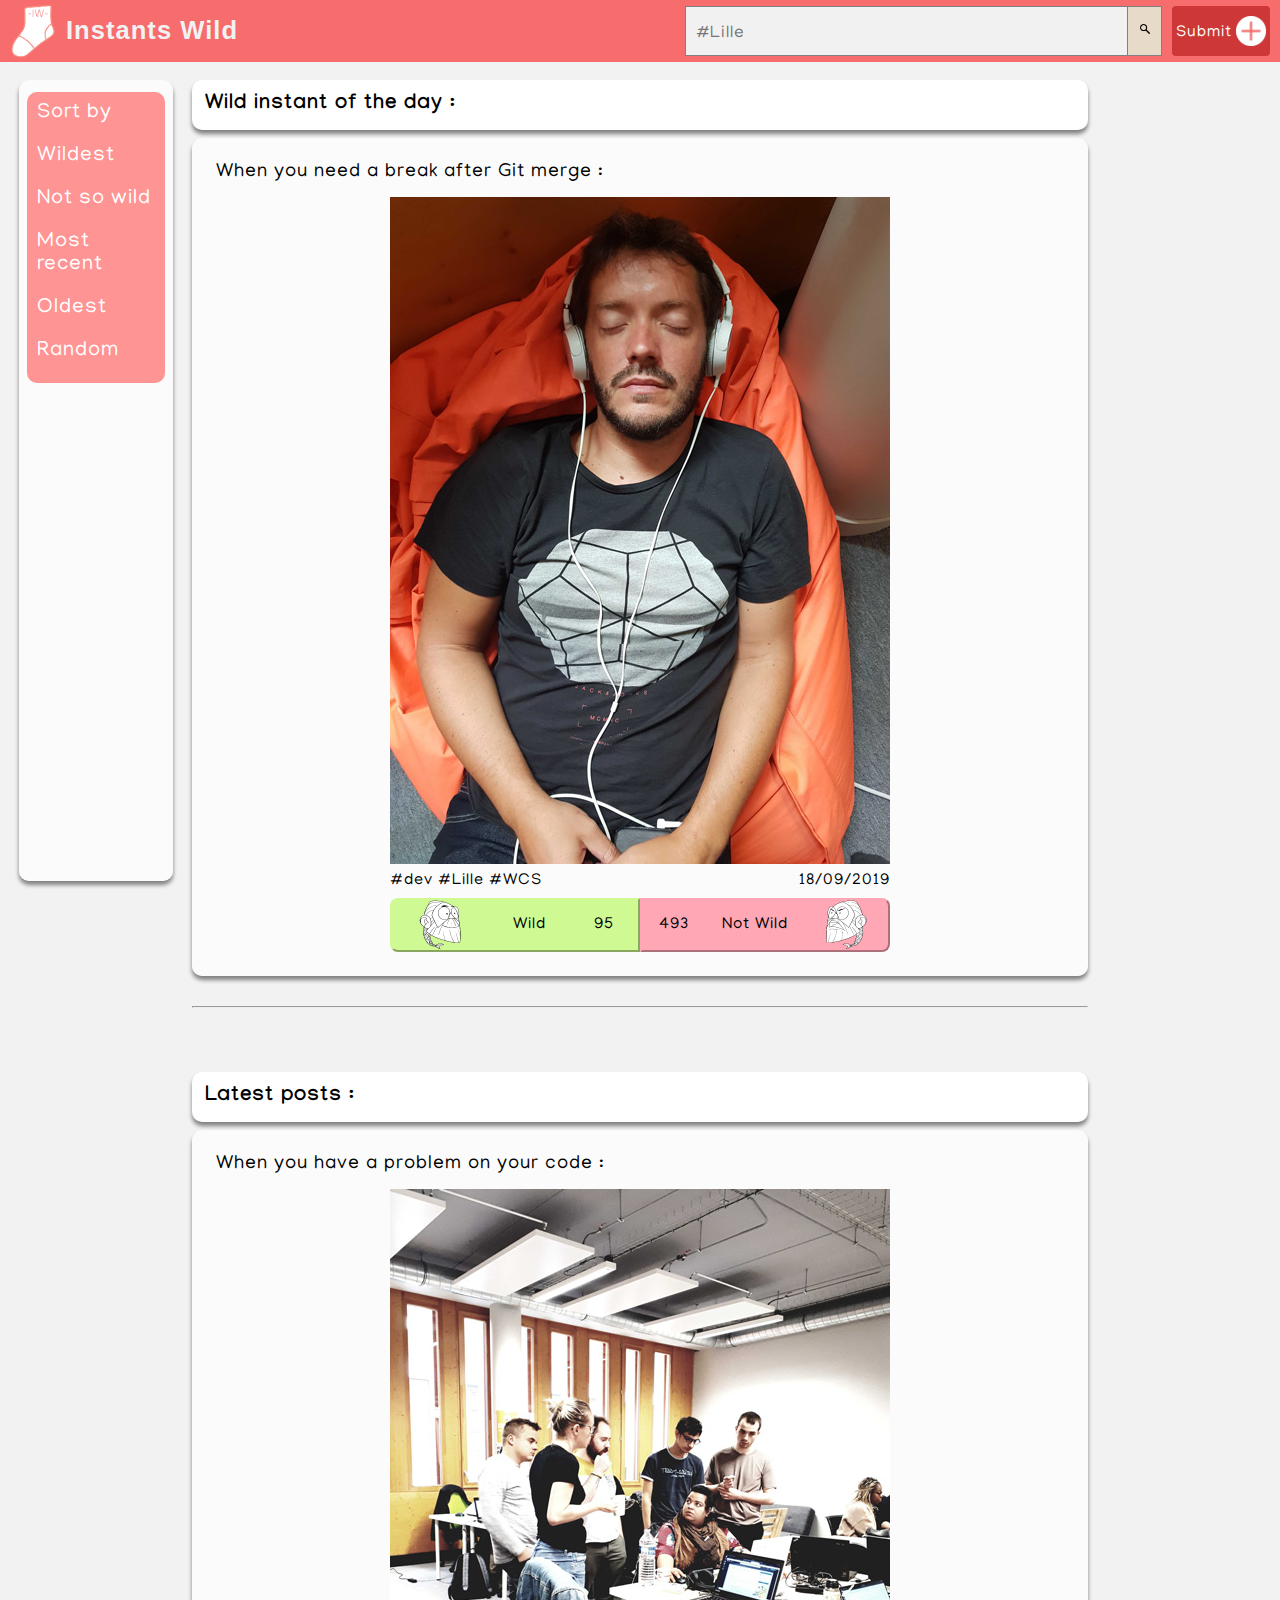
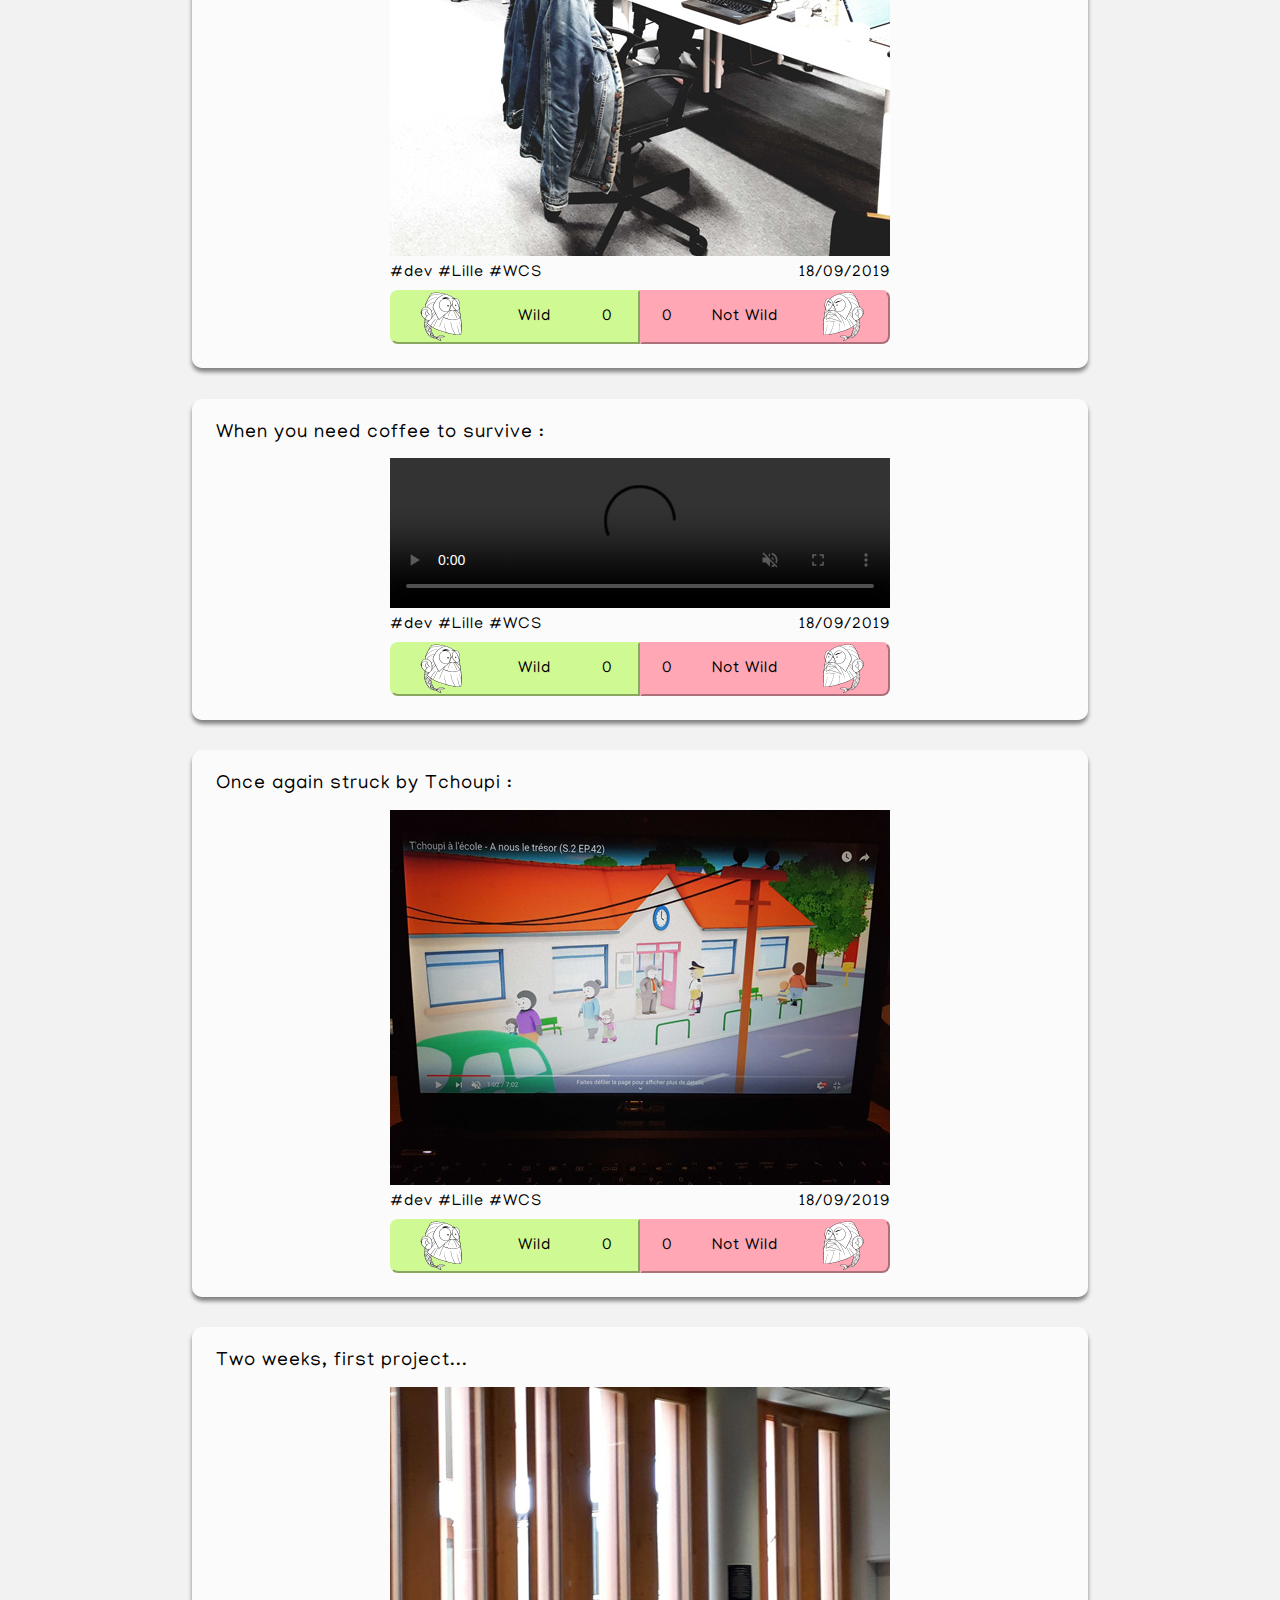
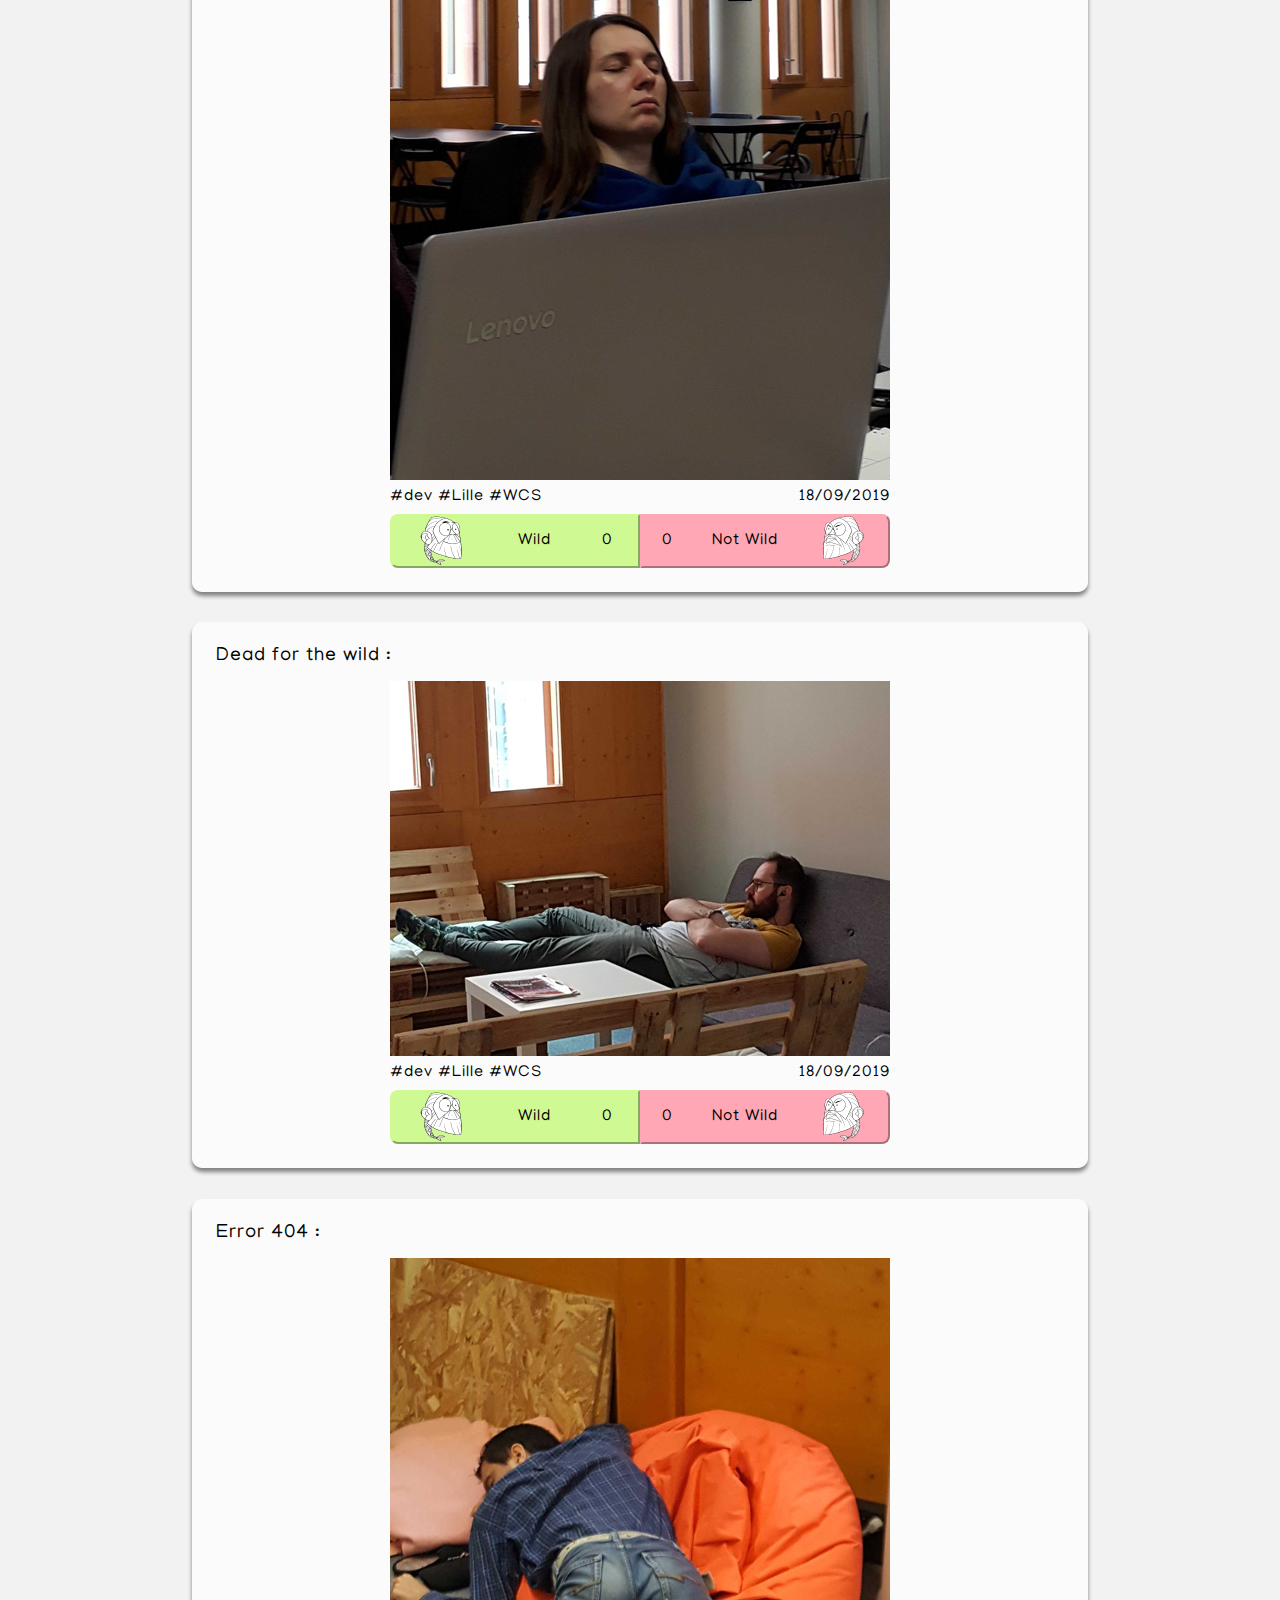
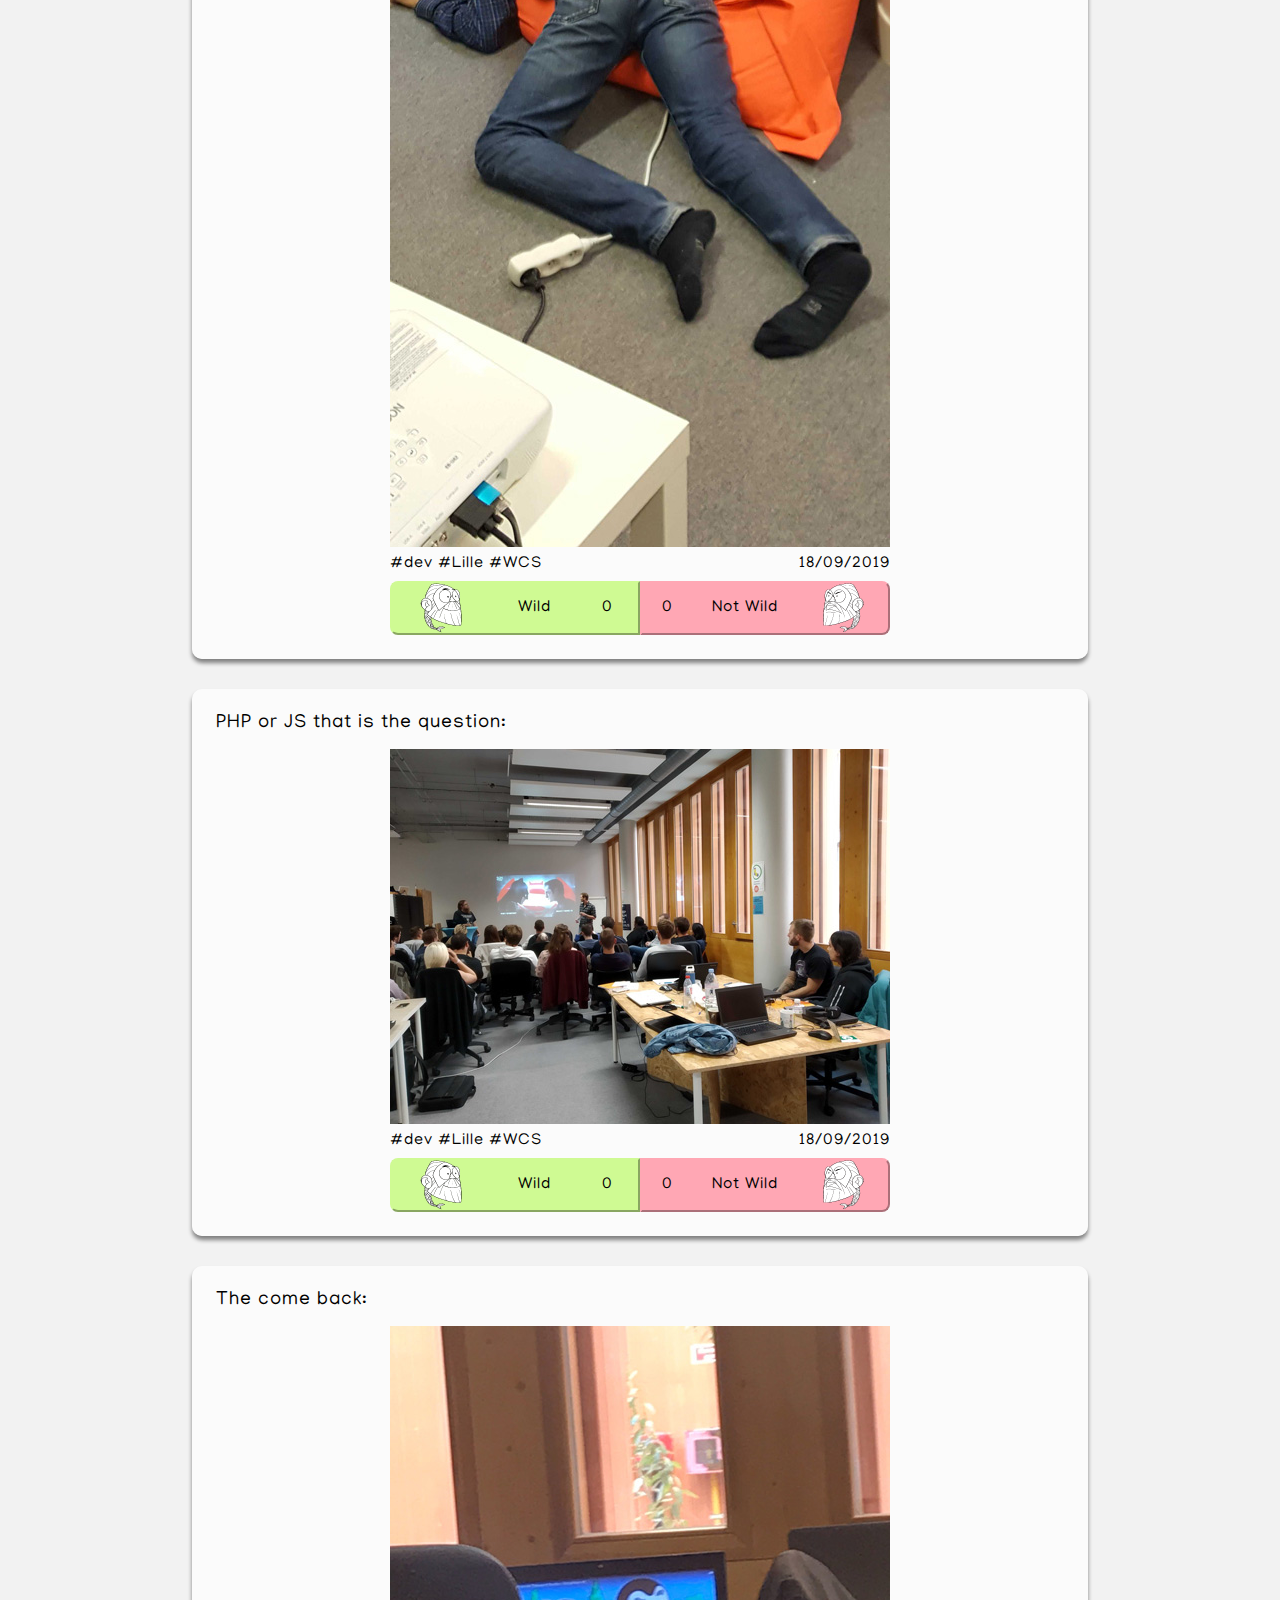
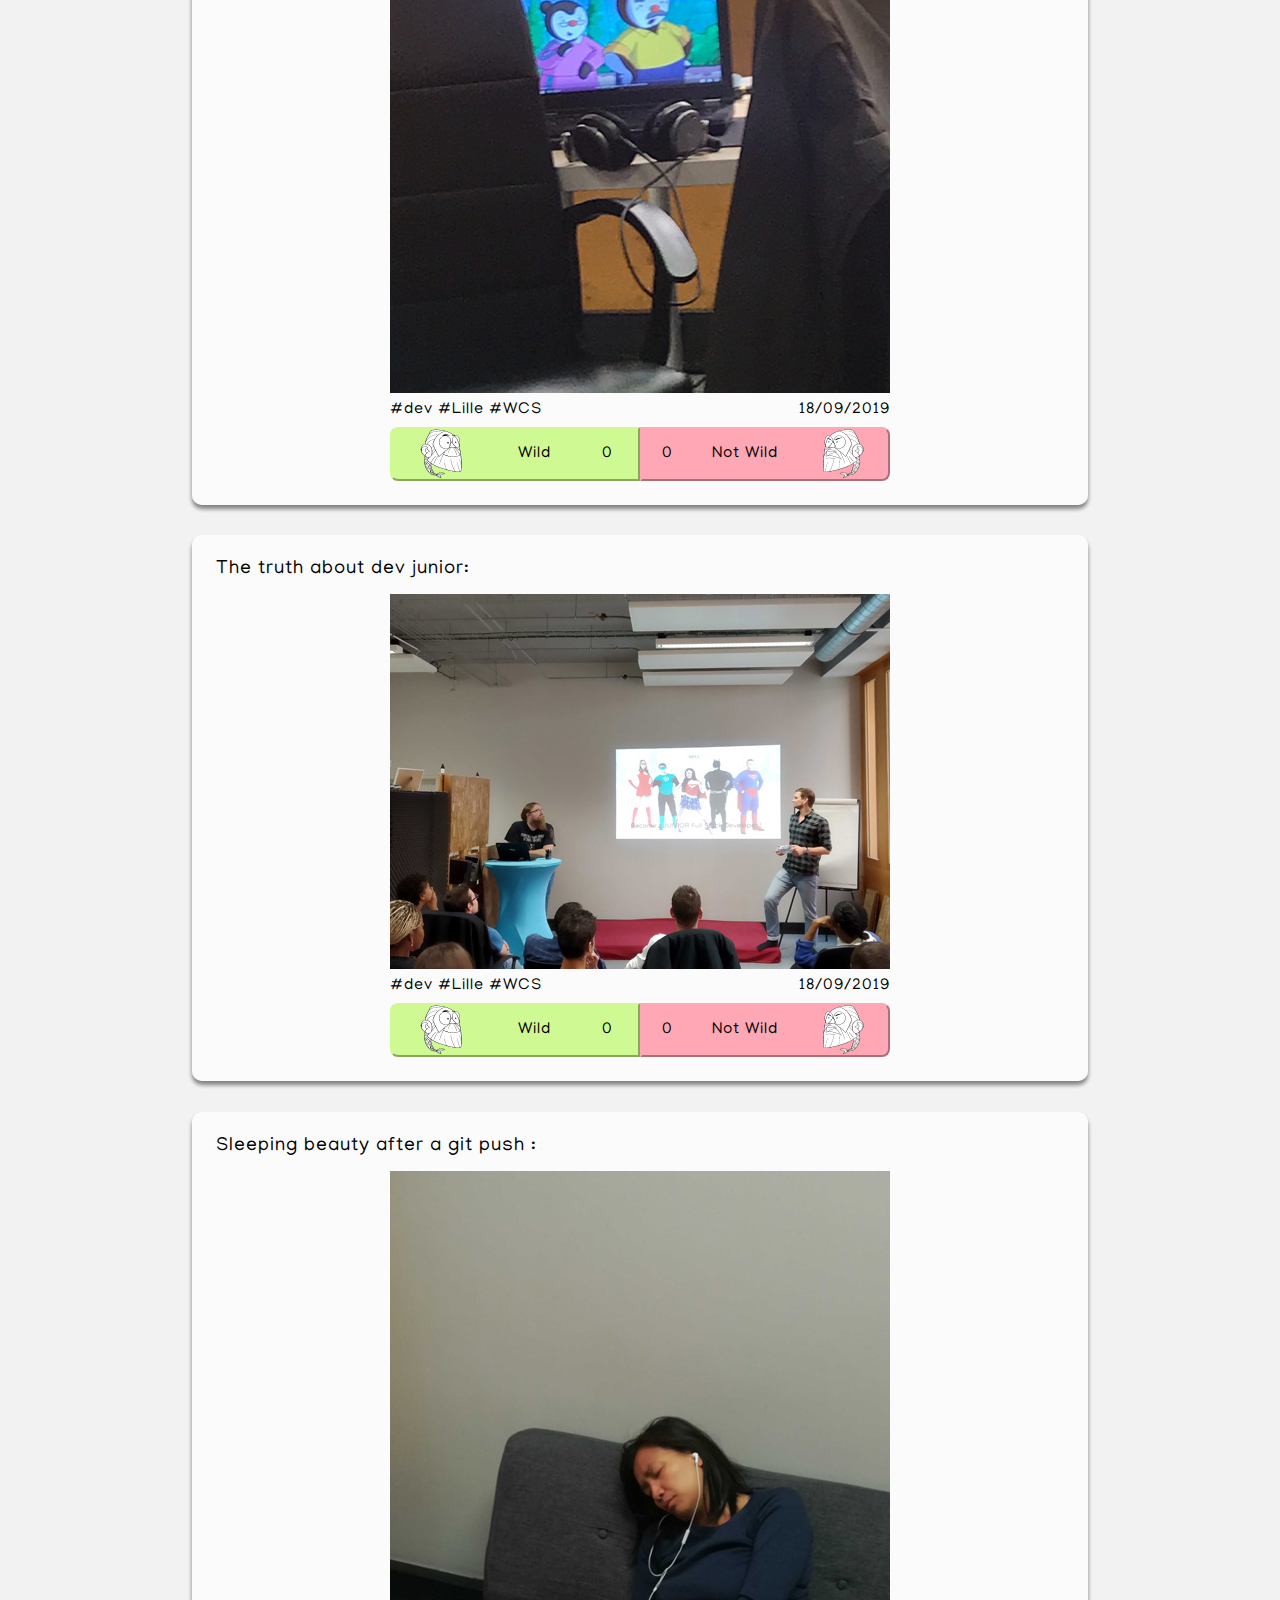
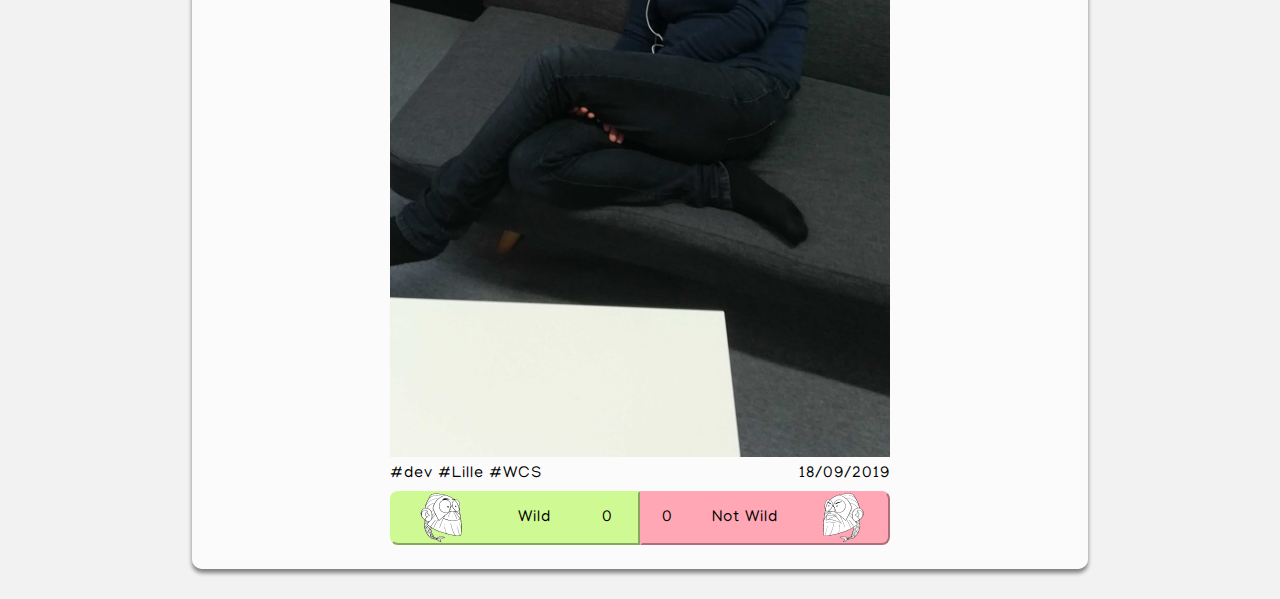
==== commit 1483bd57: "Merge branch 'dev' of https://github.com/jervalles/instantwild into dev" ====
--- a/index.html
+++ b/index.html
@@ -51,6 +51,19 @@
         </header>
         
         <main>
+            <!-- Desktop Menu -->
+            <section class="leftMenuSection">
+                <div>
+                        <ul>
+                            <li>Sort by</li>
+                            <li>Wildest</li>
+                            <li>Not so wild</li>
+                            <li>Most recent</li>
+                            <li>Oldest</li>
+                            <li>Random</li>
+                        </ul>
+                </div>
+            </section>
             <section>
 
                 
--- a/nav.css
+++ b/nav.css
@@ -8,6 +8,7 @@
     background-color: #F76c6c;
     margin-bottom: 10px;
     height: 48px;
+    z-index: 1;
   }
   
   
@@ -187,13 +188,20 @@
   @media screen and (min-width: 960px){
 
     nav {
+        position: fixed;
         height: 62px;
-    }
-    
+        width: 100%;
+        justify-content: space-between;
+        background-color: #F76c6c;
+        margin-bottom: 10px;
+    }
+
+    #burger>input {
+      display: none;
+    }
+
     #burgerIcon {
-        margin-top: 20px;
-        padding-left: 10px;
-        padding-right: 10px;
+      display: none;  
     }
     
     #burger>ul {
@@ -202,6 +210,7 @@
     
     #logolink img {
         width: 46px;
+        margin-left: 10px;
     }
 
     #h1full {
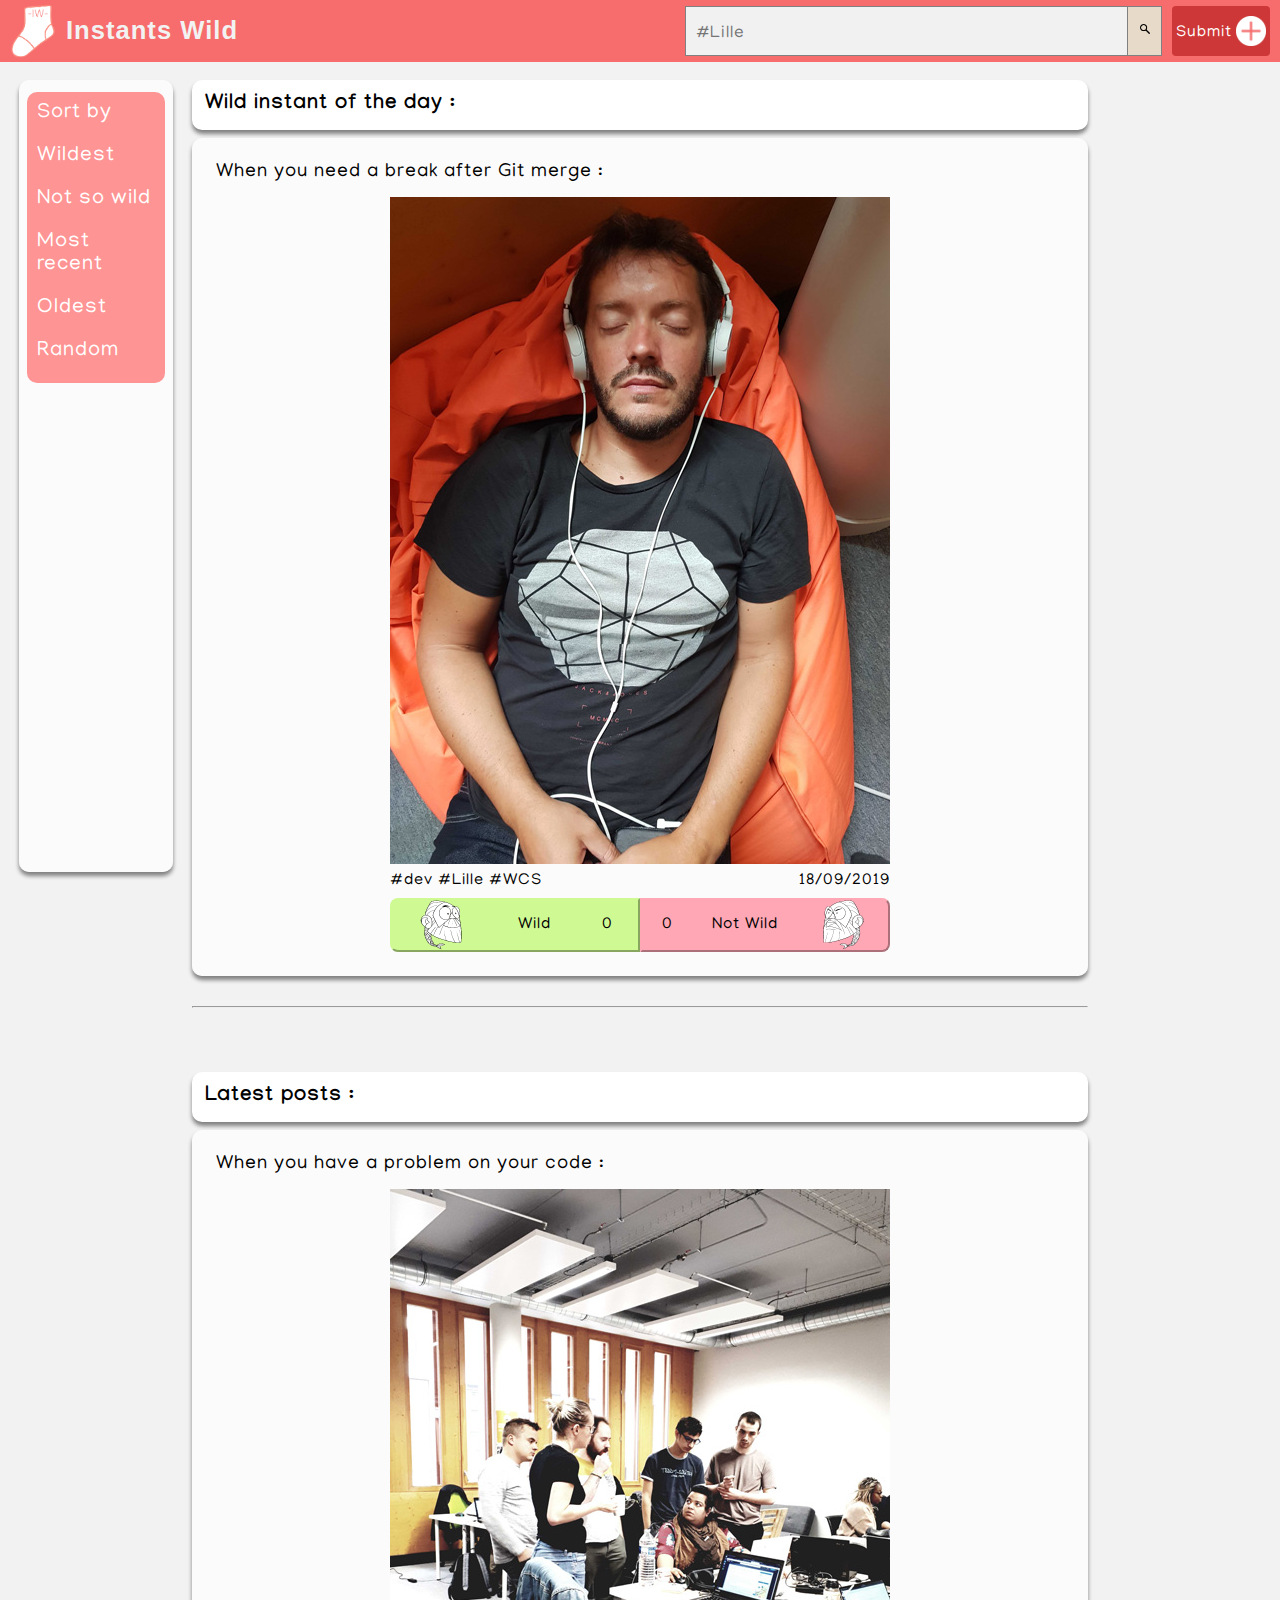
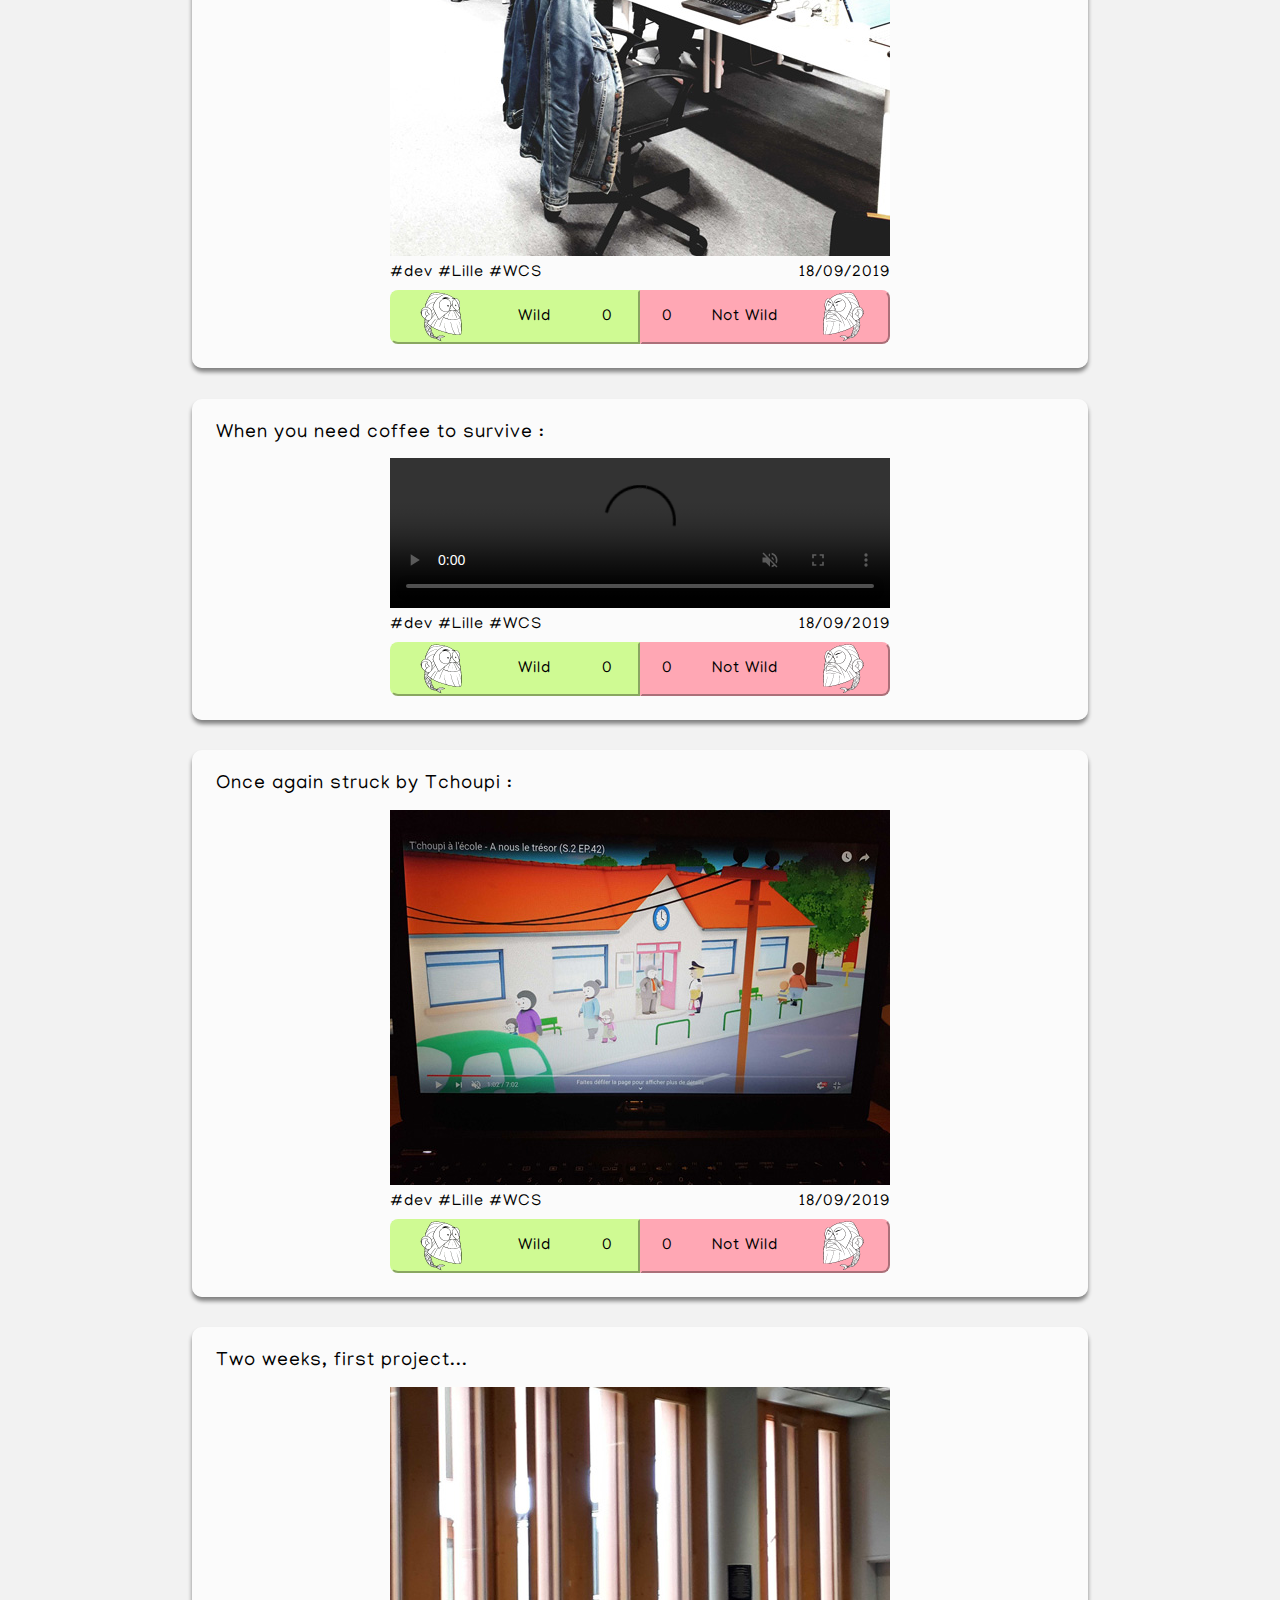
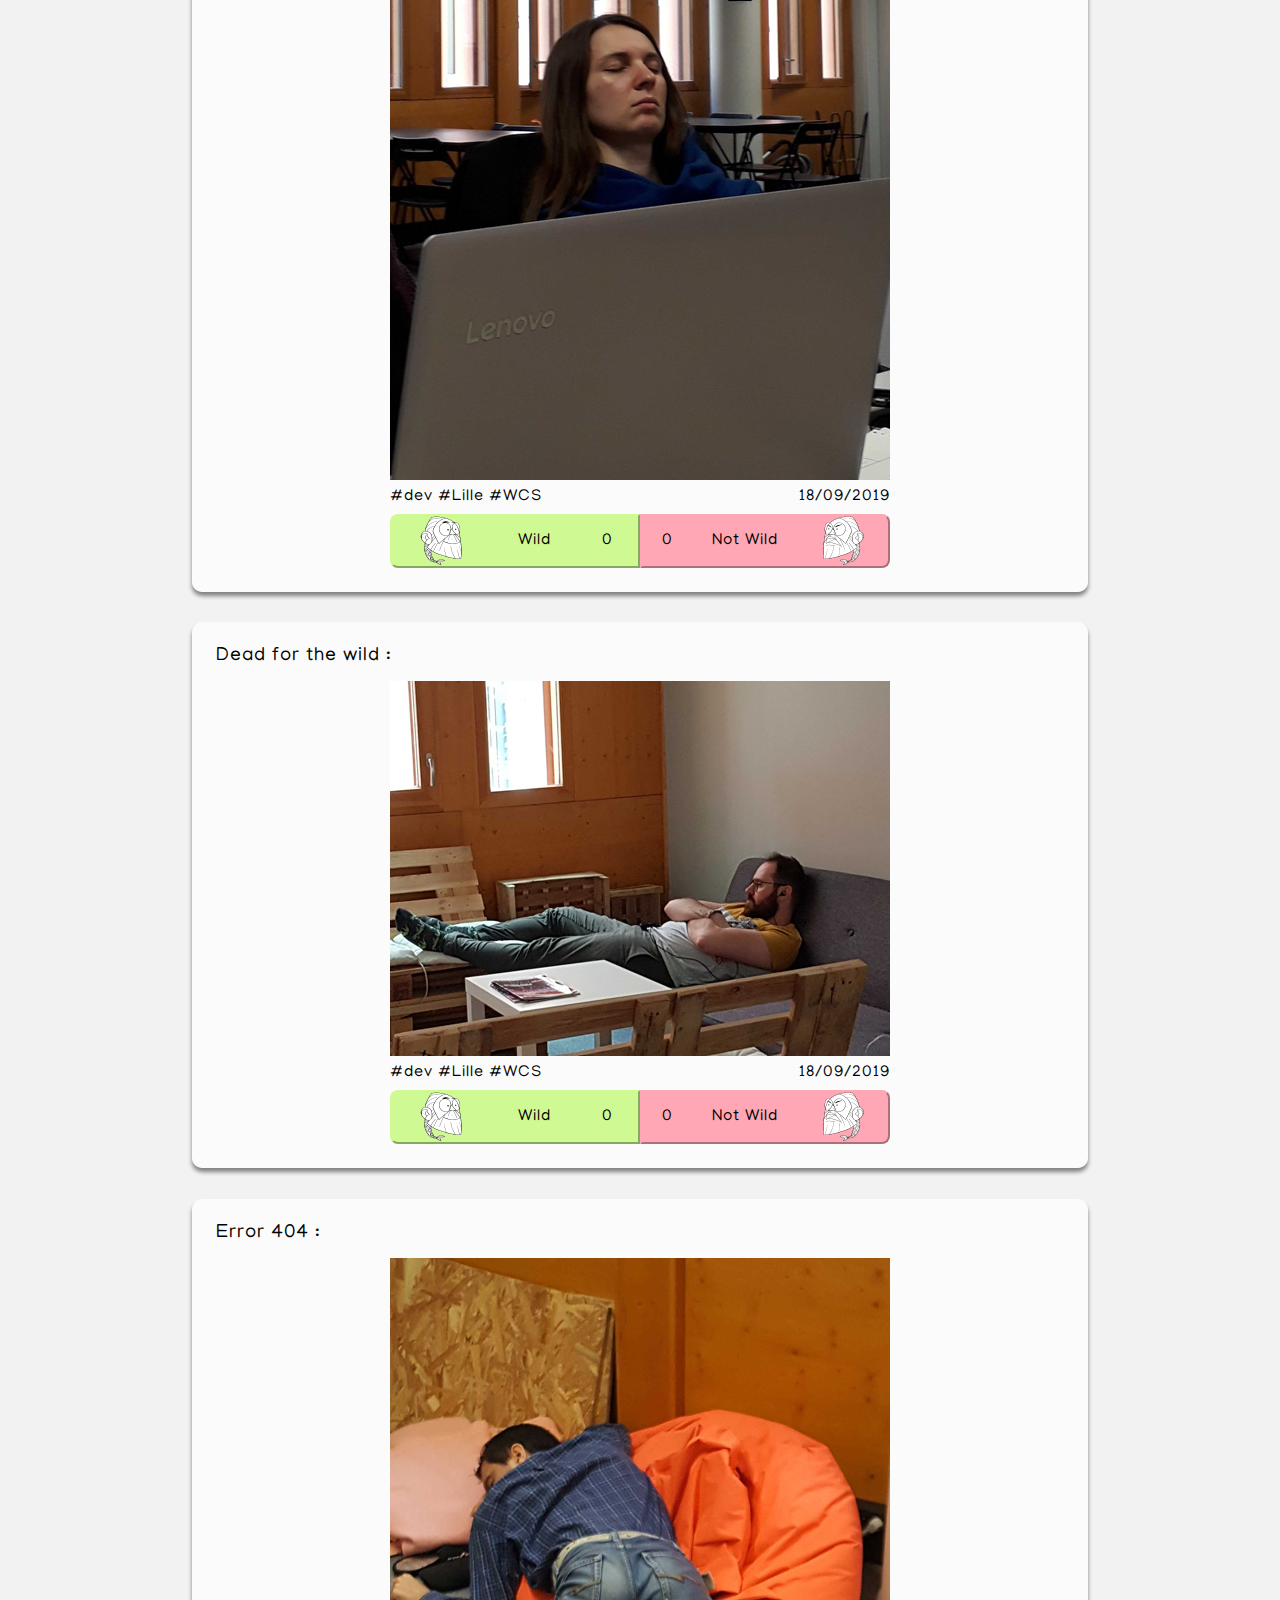
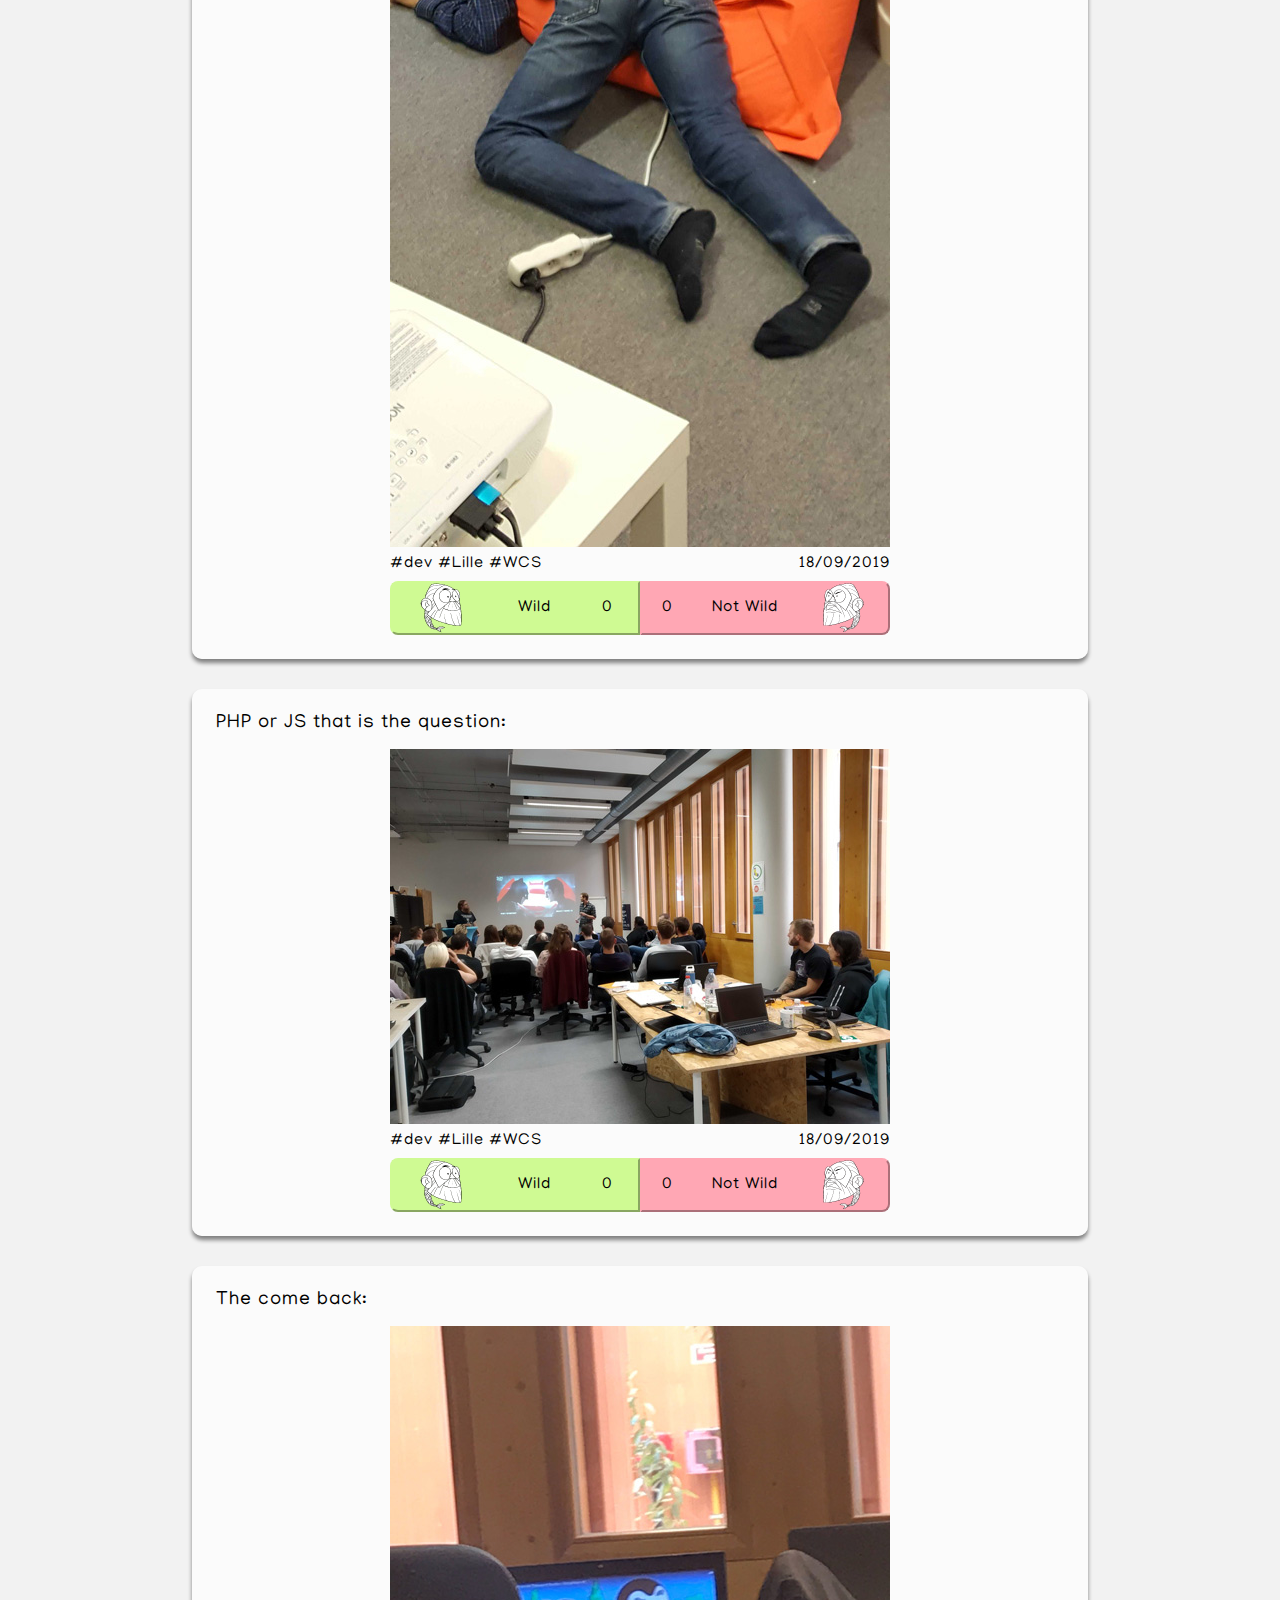
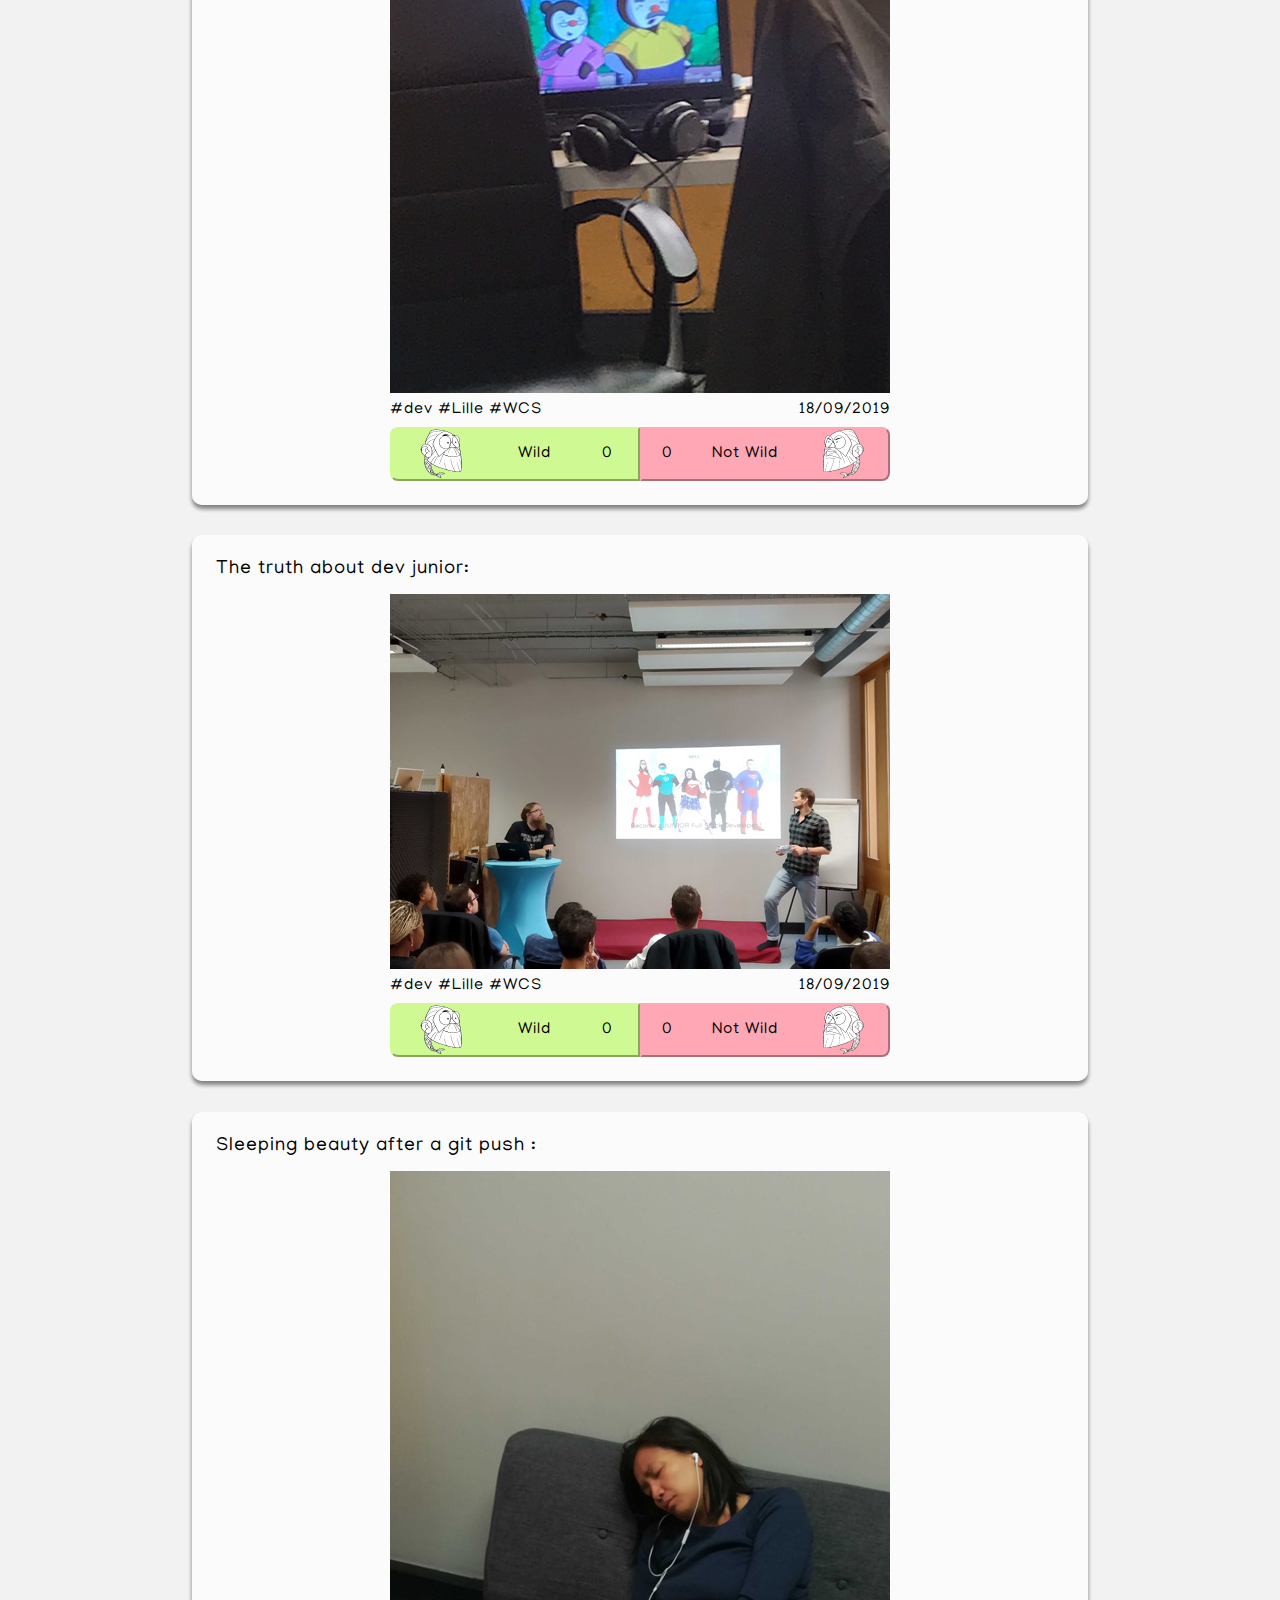
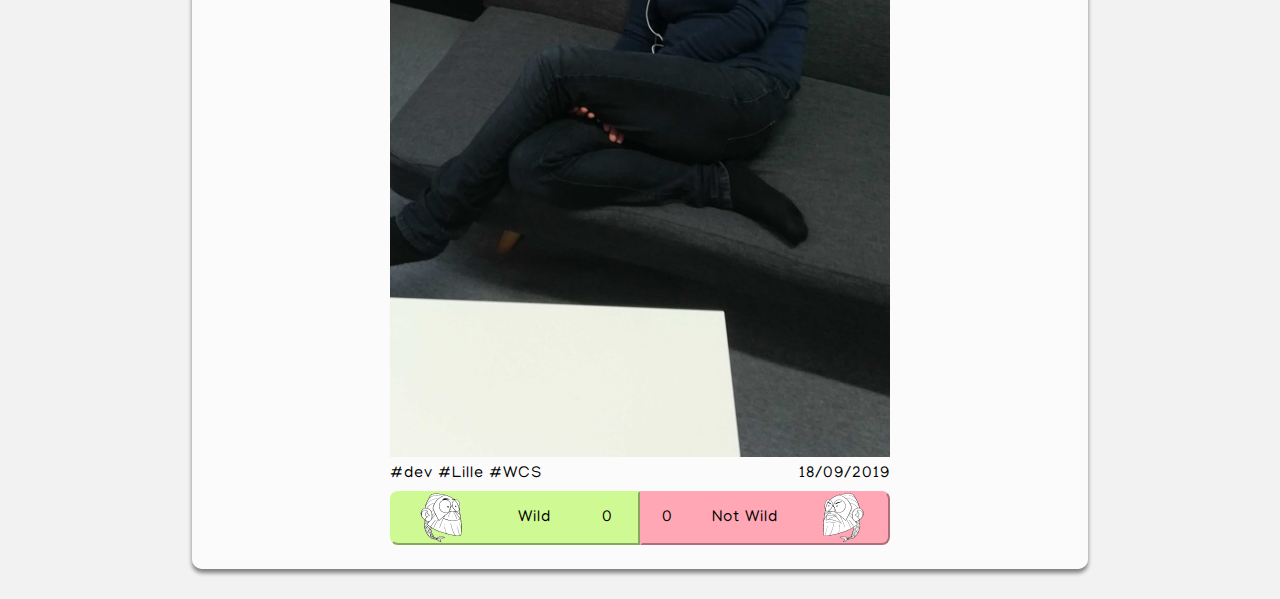
==== commit 307139ca: "js boutton de vote" ====
--- a/index.html
+++ b/index.html
@@ -79,10 +79,10 @@
                     </div>
 
                     <div class="vote">
-                        <button class="voteButton" type="button">
-                            <img src="images/wild.png"/>  <p>Wild</p> <span>0</span>
-                        </button>
-                        <button class="voteButton" type="button">
+                        <button type="button">
+                            <img src="images/wild.png"/>  <p>Wild</p> <span>0</span>
+                        </button>
+                        <button type="button">
                             <span>0</span> <p>Not Wild</p> <img src="images/notwild.png"/>    
                         </button>
                     </div>
@@ -264,6 +264,6 @@
             </section>
             <a class="gotopbutton" href="#"><img src="./images/backtotop.png"></a>
         </main>
-        <script src="script.js"></script>
+        <script src="voteButton.js"></script>
     </body>
 </html>--- a/index.css
+++ b/index.css
@@ -1,4 +1,3 @@
-
 .leftMenuSection {
   display: none;
 }
@@ -120,7 +119,7 @@
     background-color: rgba(255, 255, 255, 0.705);
     border-radius: 10px;
     position: fixed;
-    height: 89%;
+    height: 88%;
     width: 12%;
     box-shadow: 0px 4px 4px grey;
     margin-left: 1%;
@@ -147,6 +146,7 @@
     width: 94%;
   }
 
+  /*			Go top Button			*/ 
   .gotopbutton {
     display: none;
   }
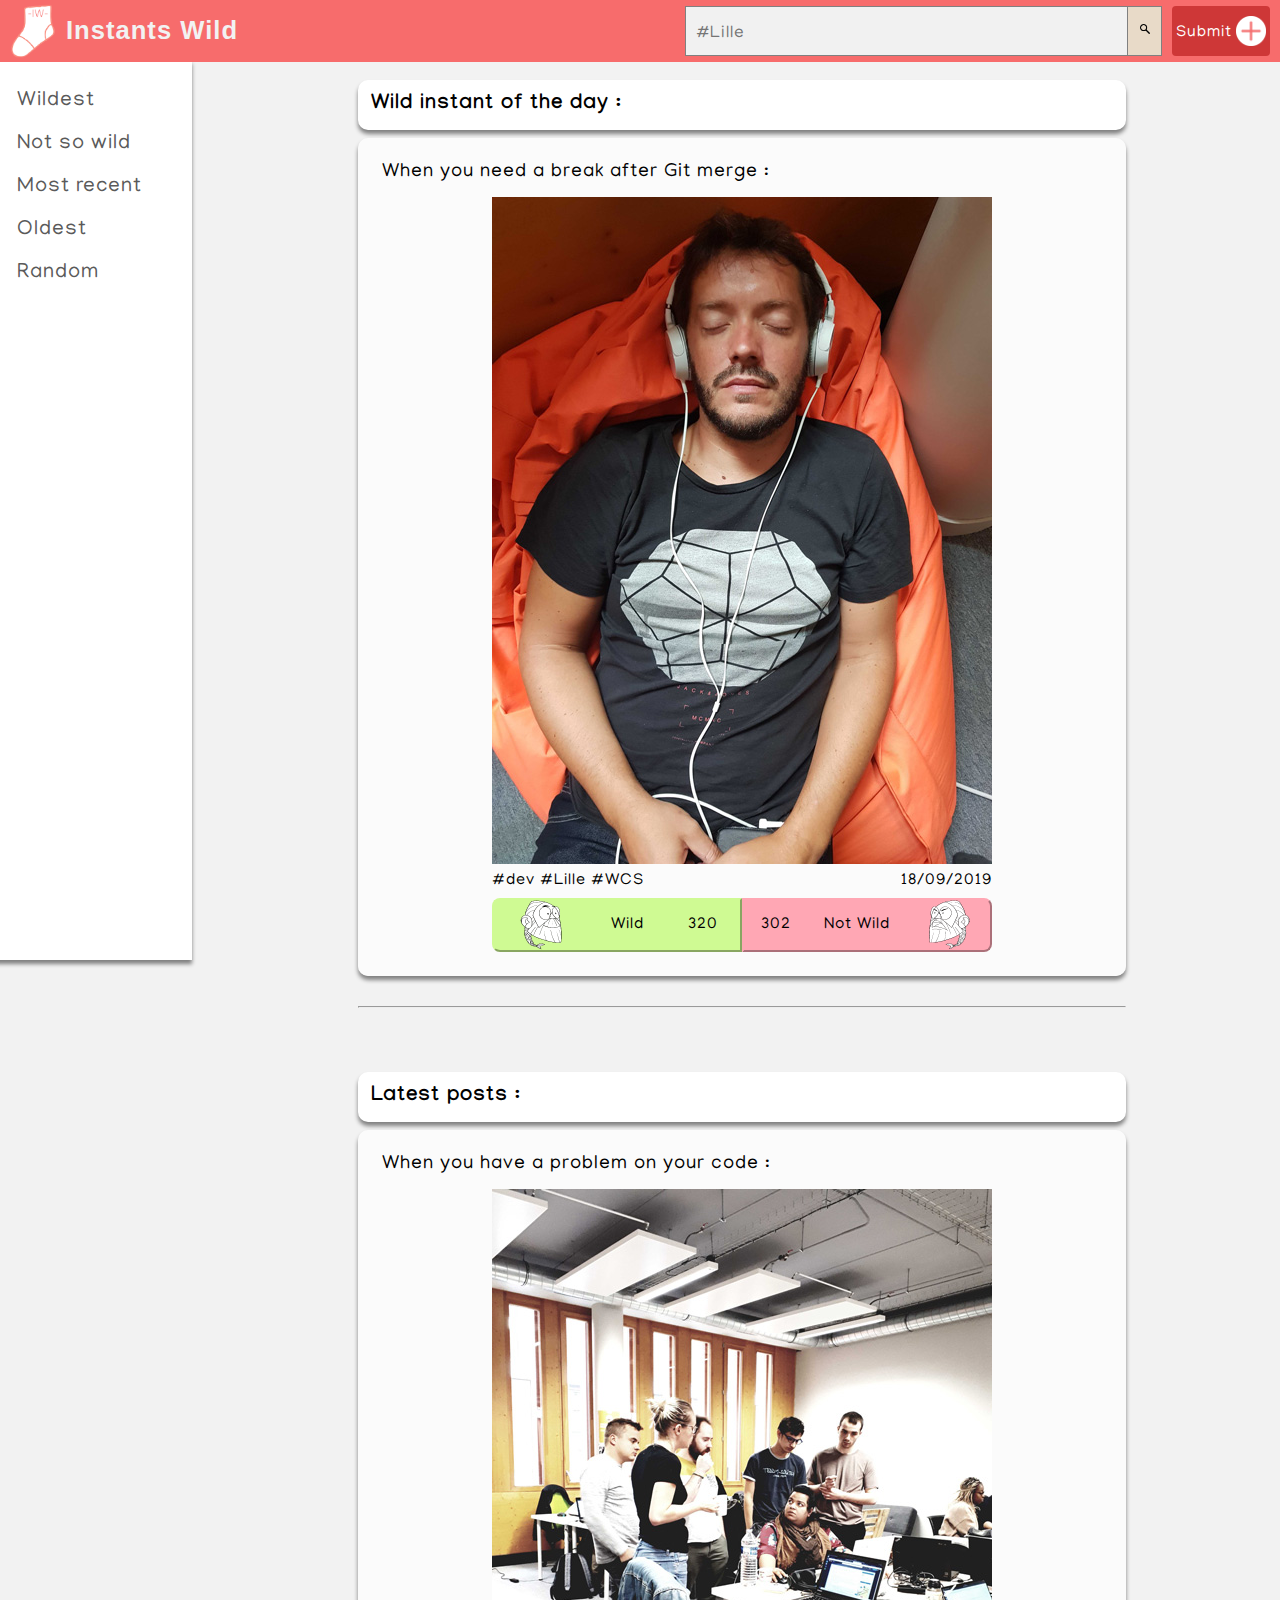
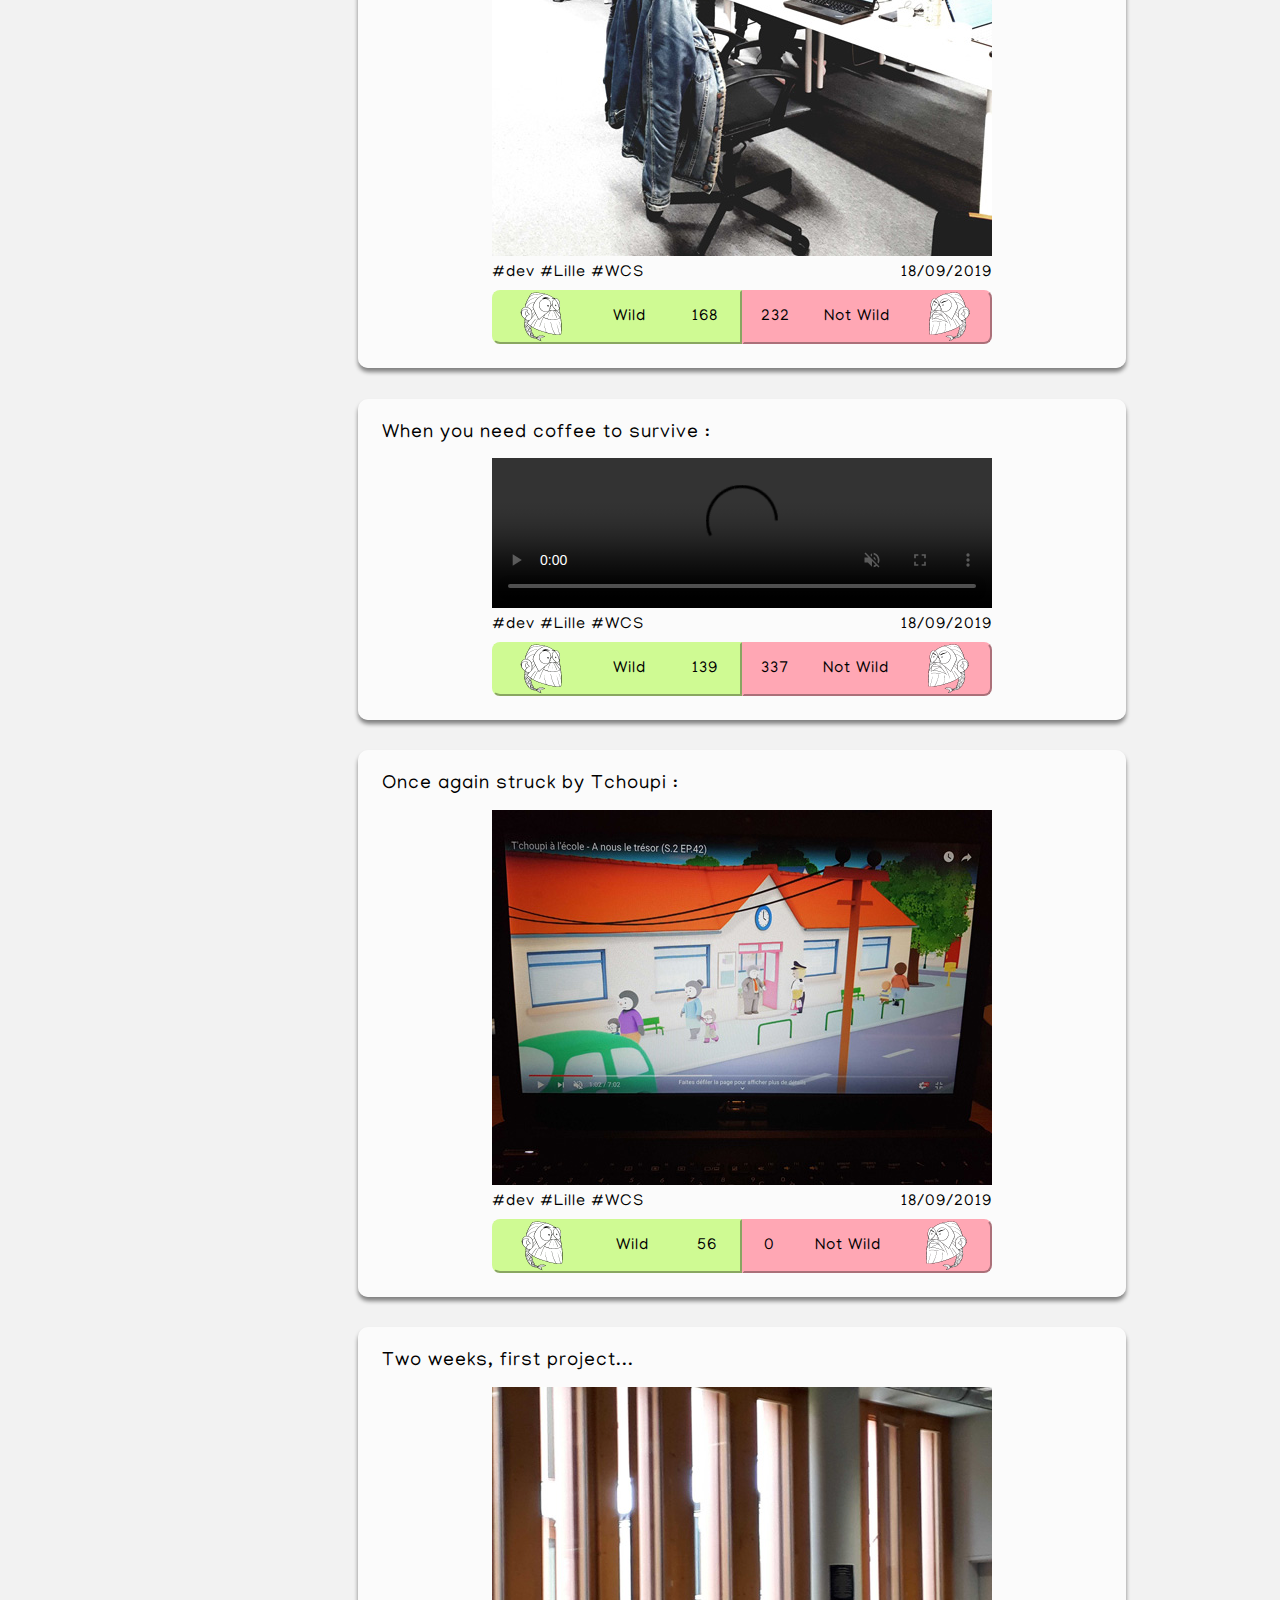
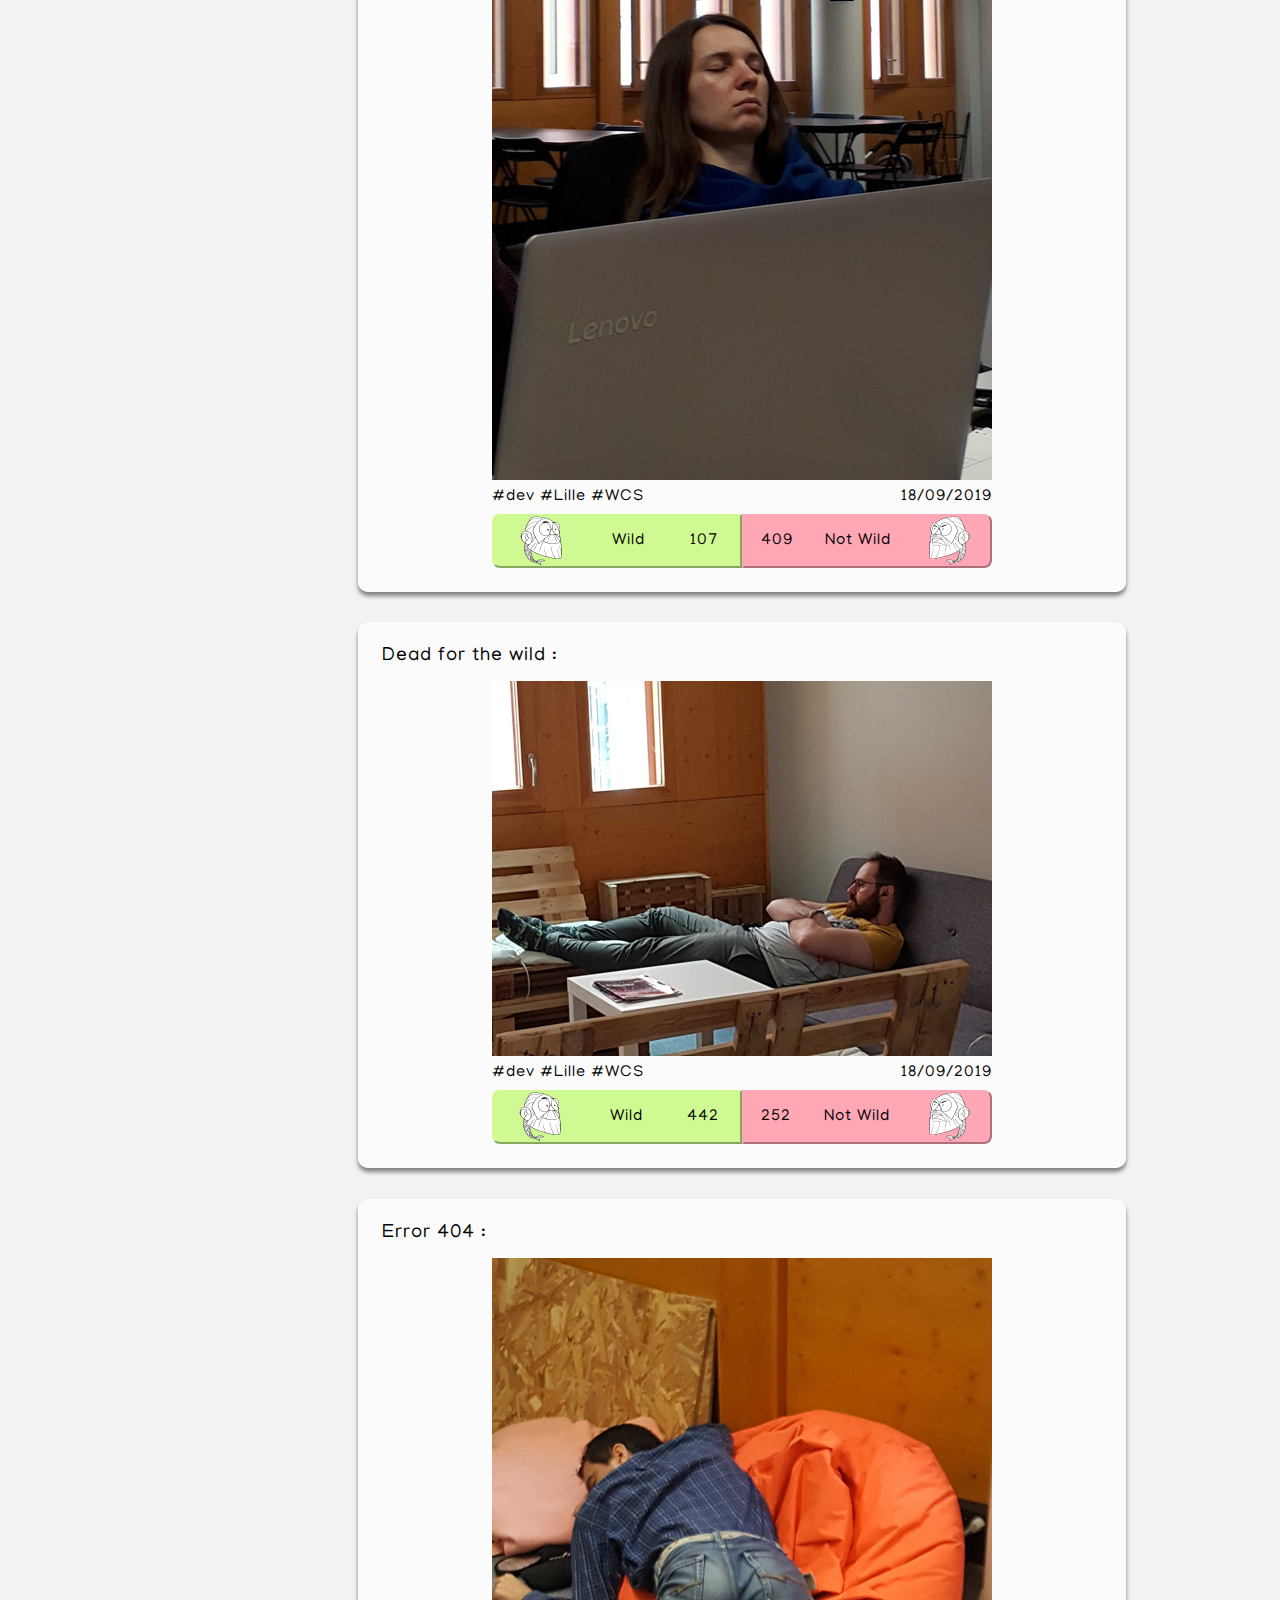
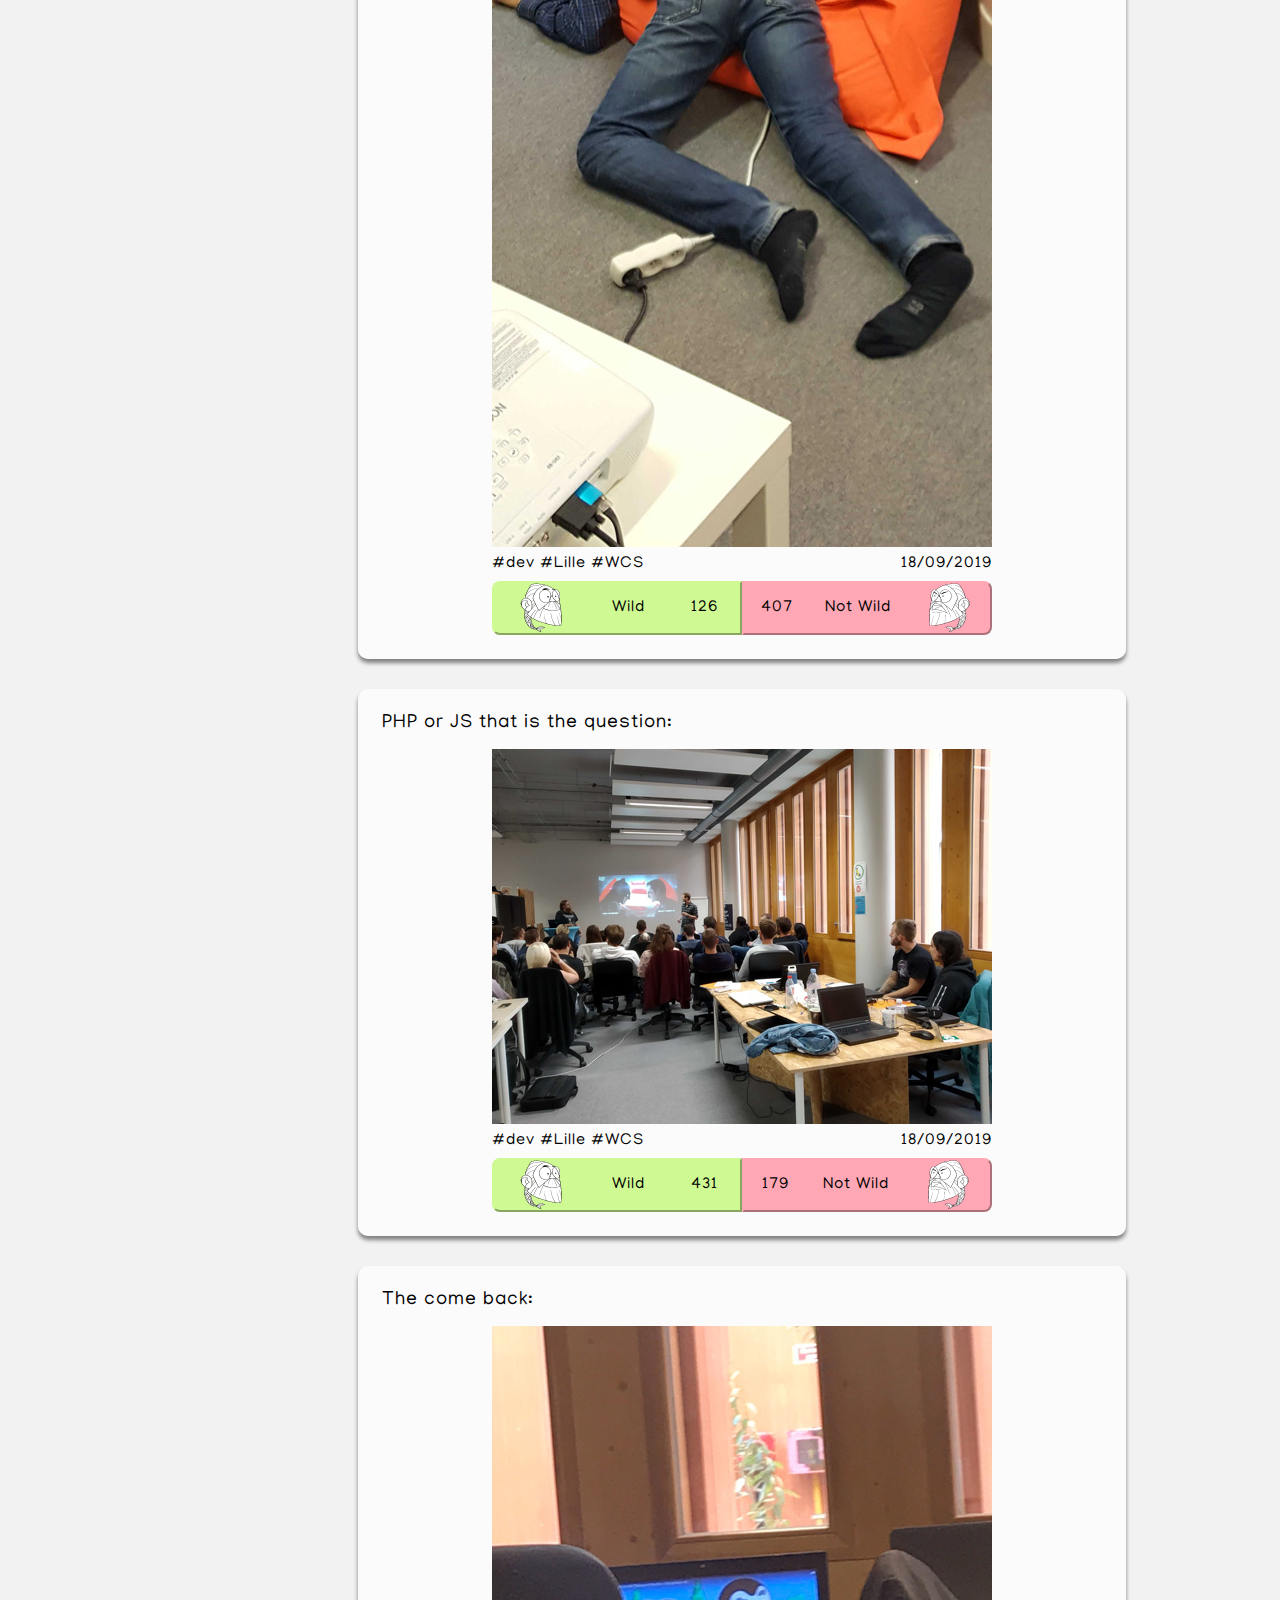
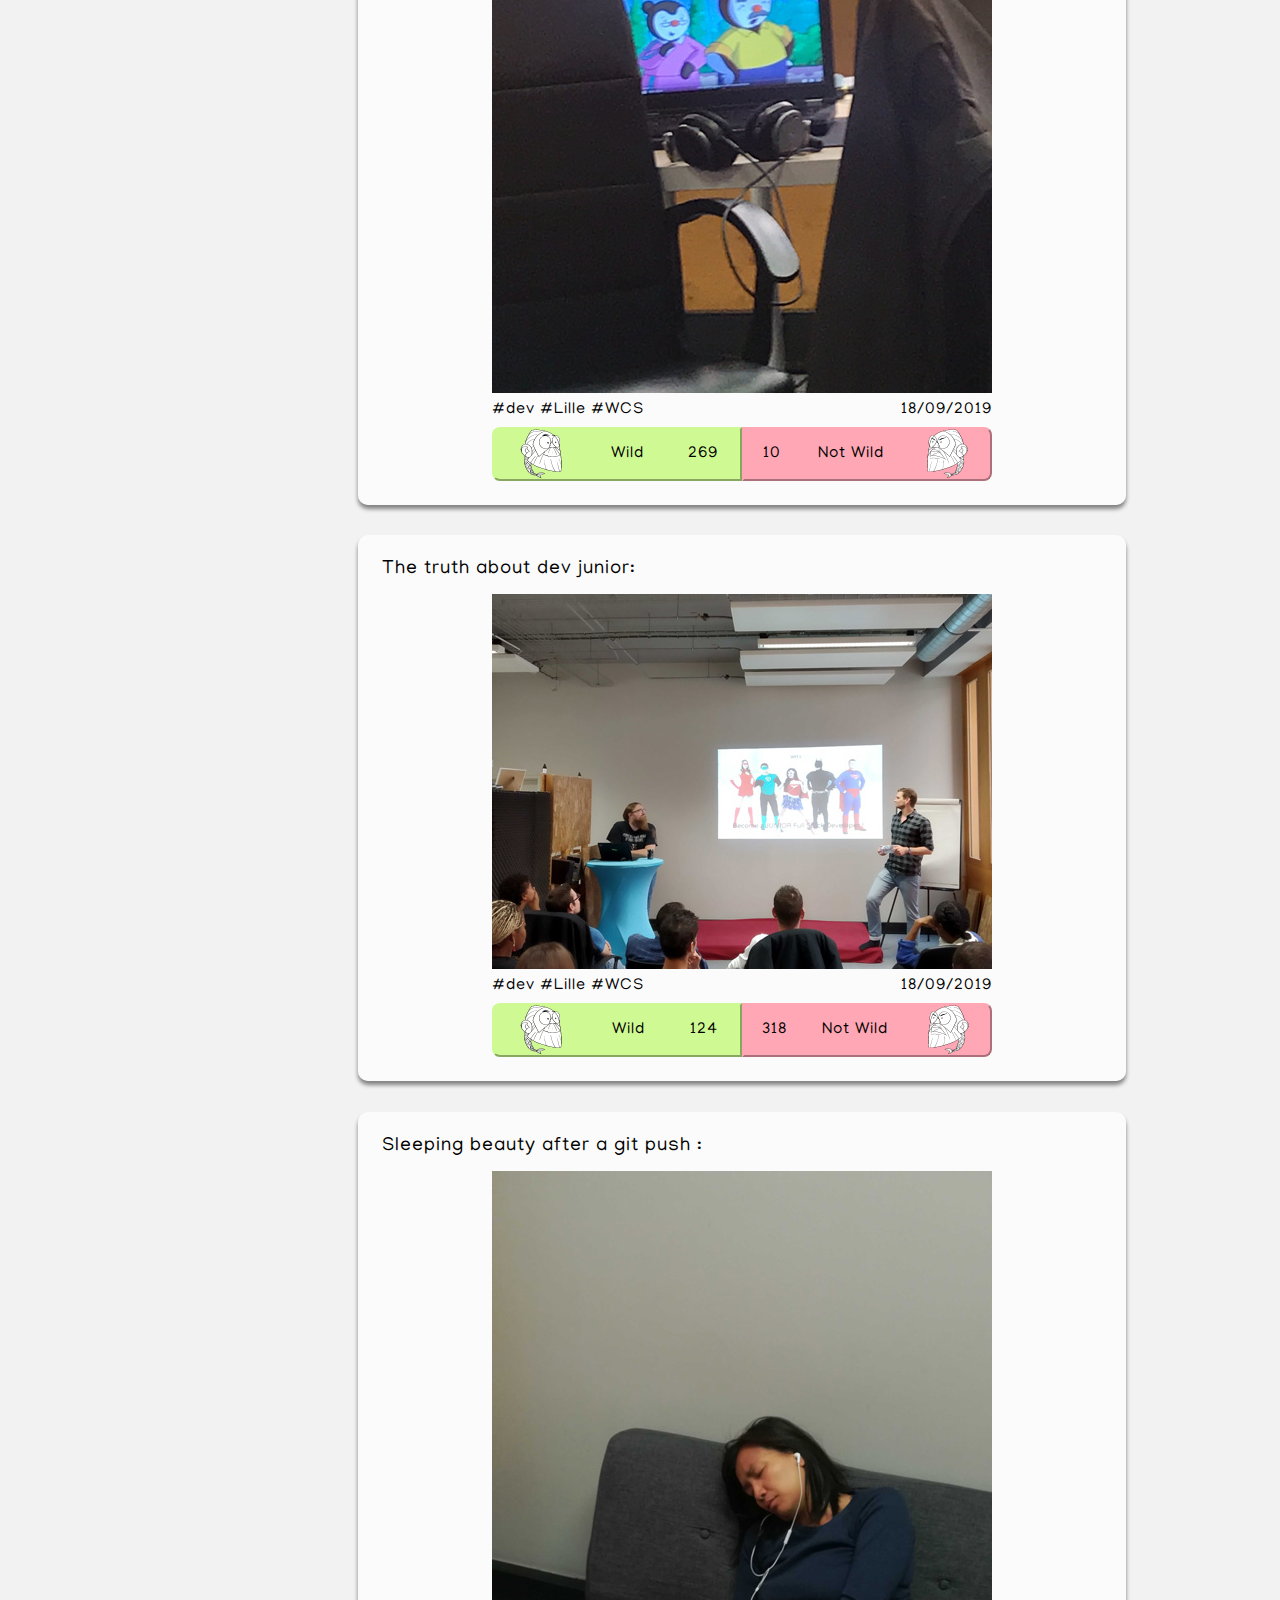
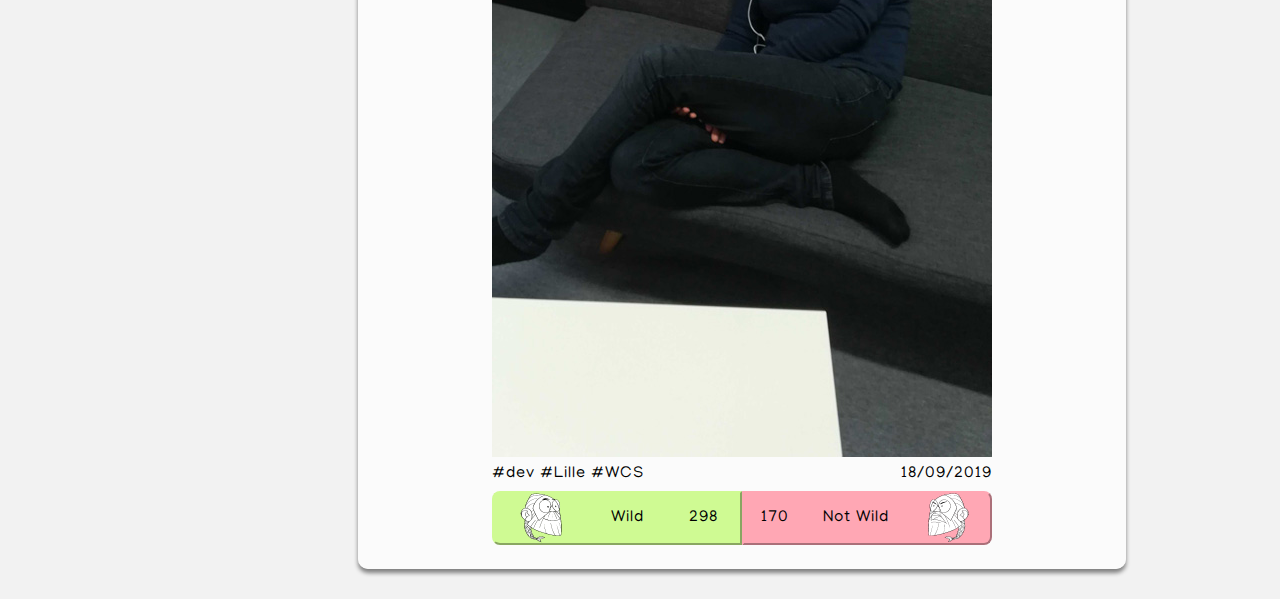
==== commit 9749fa2e: "left menu's style changed on Desktop + javascript added on the BackToTop button." ====
--- a/index.html
+++ b/index.html
@@ -55,7 +55,6 @@
             <section class="leftMenuSection">
                 <div>
                         <ul>
-                            <li>Sort by</li>
                             <li>Wildest</li>
                             <li>Not so wild</li>
                             <li>Most recent</li>
@@ -79,10 +78,10 @@
                     </div>
 
                     <div class="vote">
-                        <button type="button">
-                            <img src="images/wild.png"/>  <p>Wild</p> <span>0</span>
-                        </button>
-                        <button type="button">
+                        <button class="voteButton" type="button">
+                            <img src="images/wild.png"/>  <p>Wild</p> <span>0</span>
+                        </button>
+                        <button class="voteButton" type="button">
                             <span>0</span> <p>Not Wild</p> <img src="images/notwild.png"/>    
                         </button>
                     </div>
@@ -264,6 +263,7 @@
             </section>
             <a class="gotopbutton" href="#"><img src="./images/backtotop.png"></a>
         </main>
-        <script src="voteButton.js"></script>
+        <script src="script.js"></script>
+        <script src="gotopbutton.js"></script>
     </body>
 </html>--- a/nav.css
+++ b/nav.css
@@ -2,7 +2,6 @@
 
 nav {
     display: flex;
-    position: fixed;
     align-items: center;
     justify-content: space-between;
     background-color: #F76c6c;
@@ -10,7 +9,6 @@
     height: 48px;
     z-index: 1;
   }
-  
   
   /*  nav  Menu Burger   */
   
--- a/index.css
+++ b/index.css
@@ -98,6 +98,7 @@
   position: fixed;
   bottom: 10px;
   right: 10px;
+  display: none;
 }
 
 .gotopbutton img {
@@ -115,33 +116,34 @@
   }
 
   .leftMenuSection > div {
-    margin-top: 40px;
+    margin-top: 20px;
     background-color: rgba(255, 255, 255, 0.705);
-    border-radius: 10px;
+    border-radius: 0px;
     position: fixed;
-    height: 88%;
-    width: 12%;
+    height: 100%;
+    width: 16%;
     box-shadow: 0px 4px 4px grey;
-    margin-left: 1%;
+    margin-left: 0;
     display: flex;
     flex-direction: column;
     align-items: center;
   }
 
   .leftMenuSection ul {
-    margin-top: 12px;
+    margin-top: 0px;
     list-style-type: none;
-    padding: 10px 0 0 0;
-    border-radius: 10px;
-    background-color: rgb(255, 148, 148);
-    width: 90%;
+    padding: 30px 0 0 0;
+    border-radius: 0px;
+    background-color: white;
+    width: 100%;
+    height: 100%;
   }
   
   .leftMenuSection li {
     margin-bottom: 20px;
-    padding-left: 10px;
+    padding-left: 30px;
     font-size: 1.3rem;
-    color: white;
+    color: rgb(90, 90, 90);
     cursor: pointer;
     width: 94%;
   }
@@ -152,14 +154,22 @@
   }
 
   /*			Articles			*/ 
-article {
-  width: 70%;
-}
+  article {
+    width: 60%;
+    margin: 0.5rem auto 1.9rem 28%;
+  }
 
-section h2 {
-	width: 70%;
-}
+  hr{
+    width: 60%;
+    margin-left: 28%;
+  }
 
-section {
-  padding-top: 40px;
+  section h2 {
+    width: 60%;
+    margin-left: 28%;
+  }
+
+  section {
+    padding-top: 40px;
+  }
 }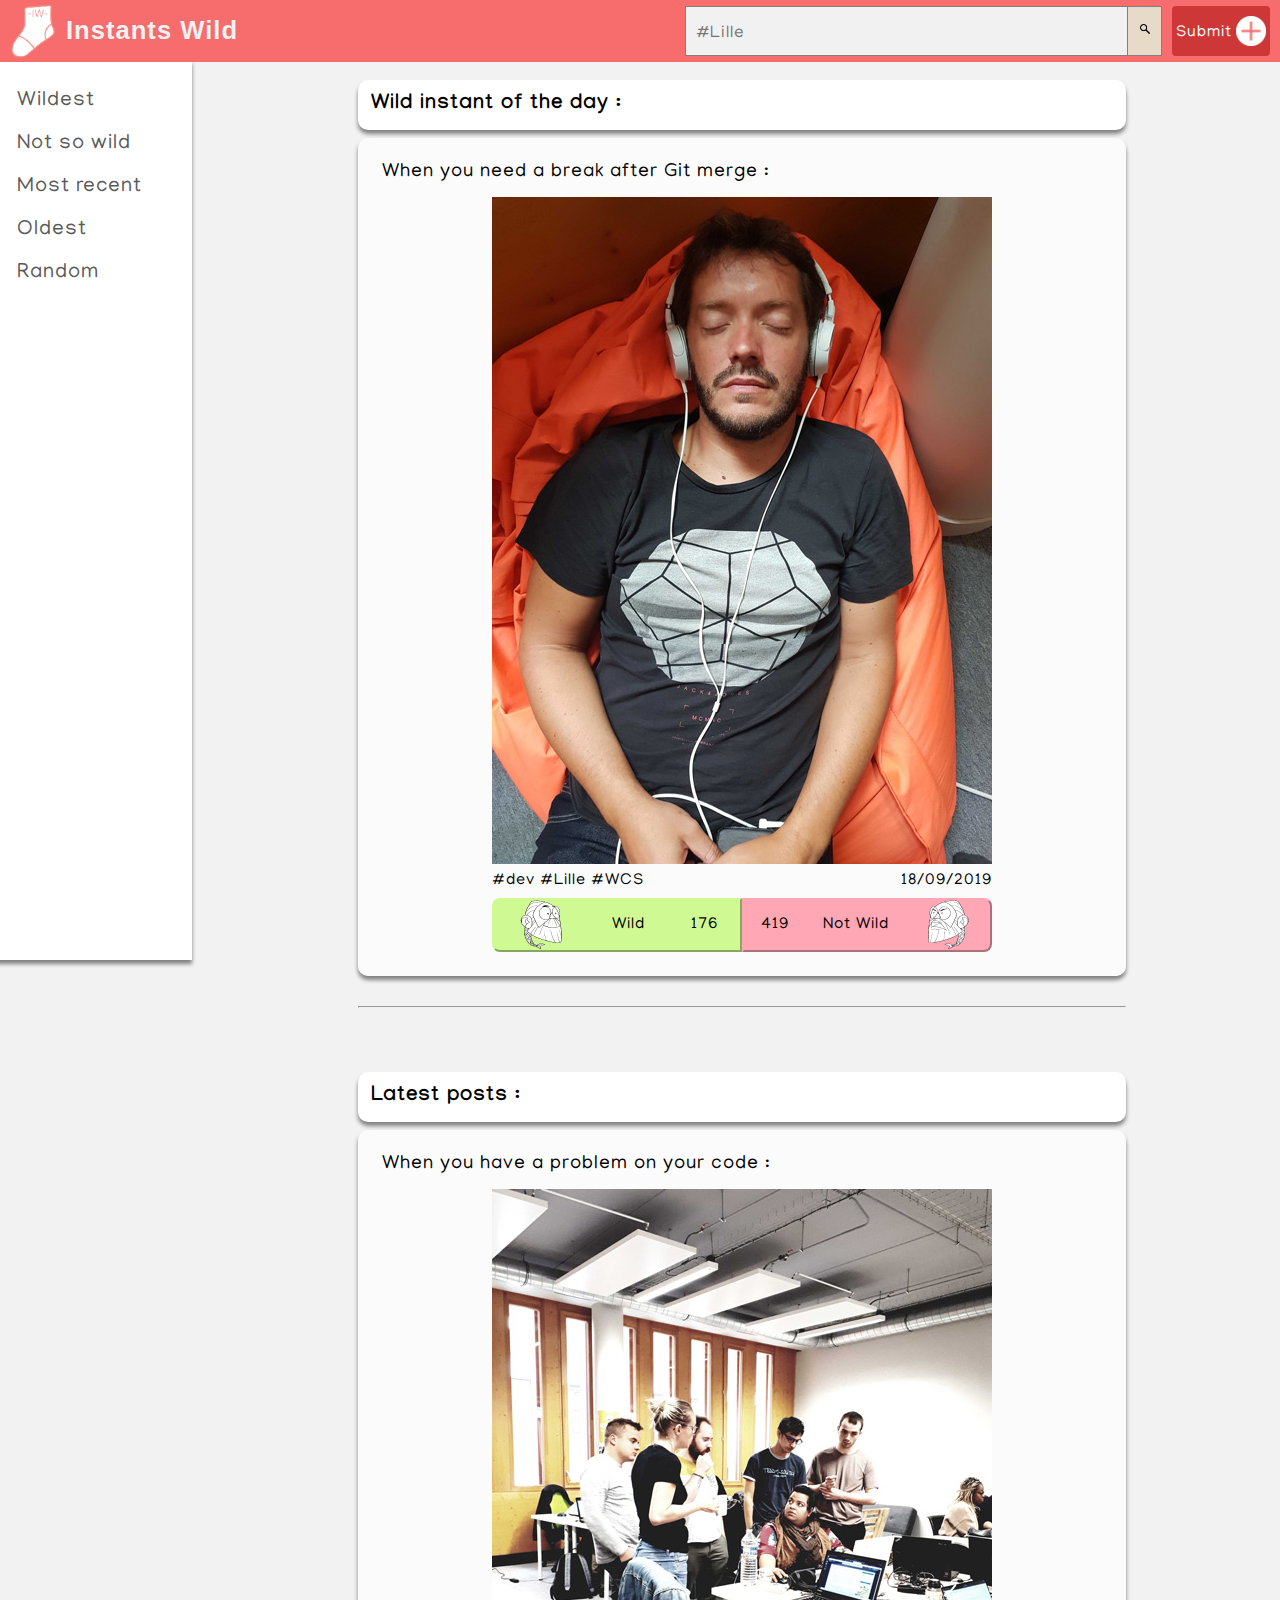
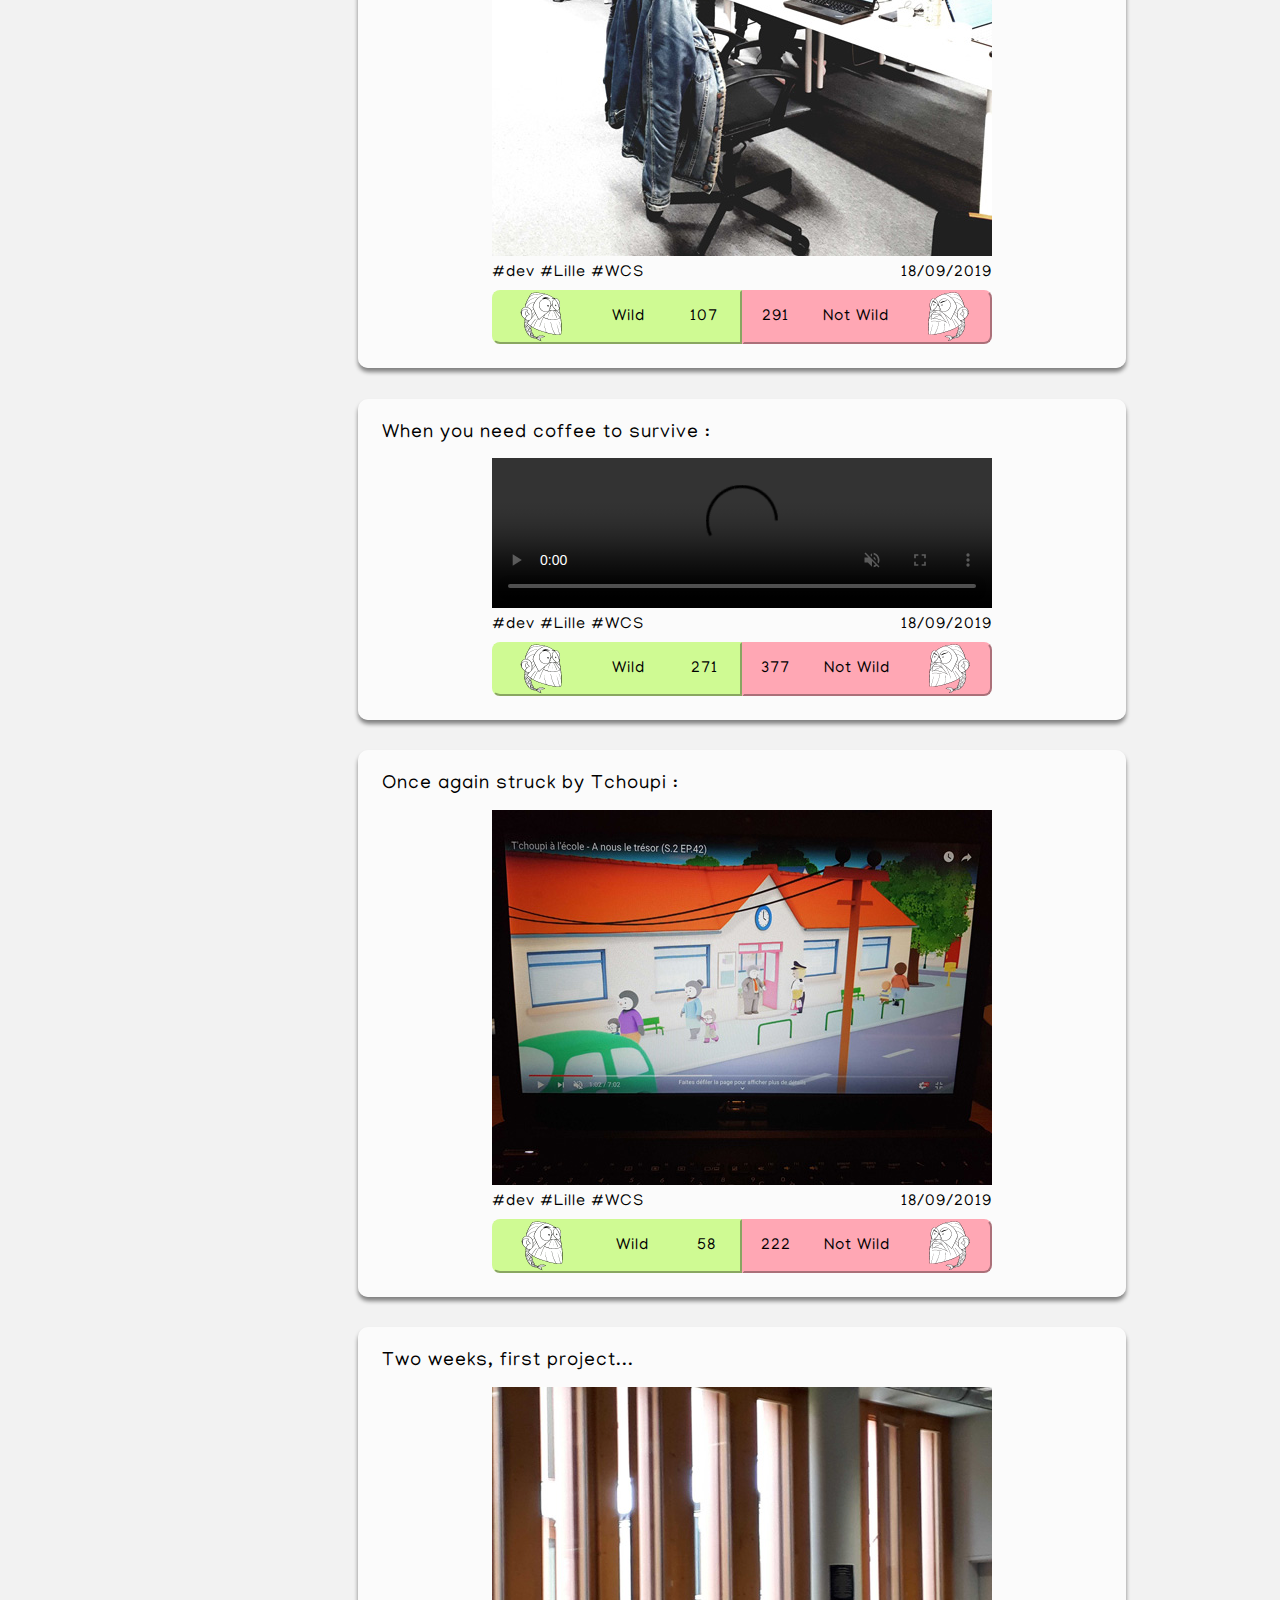
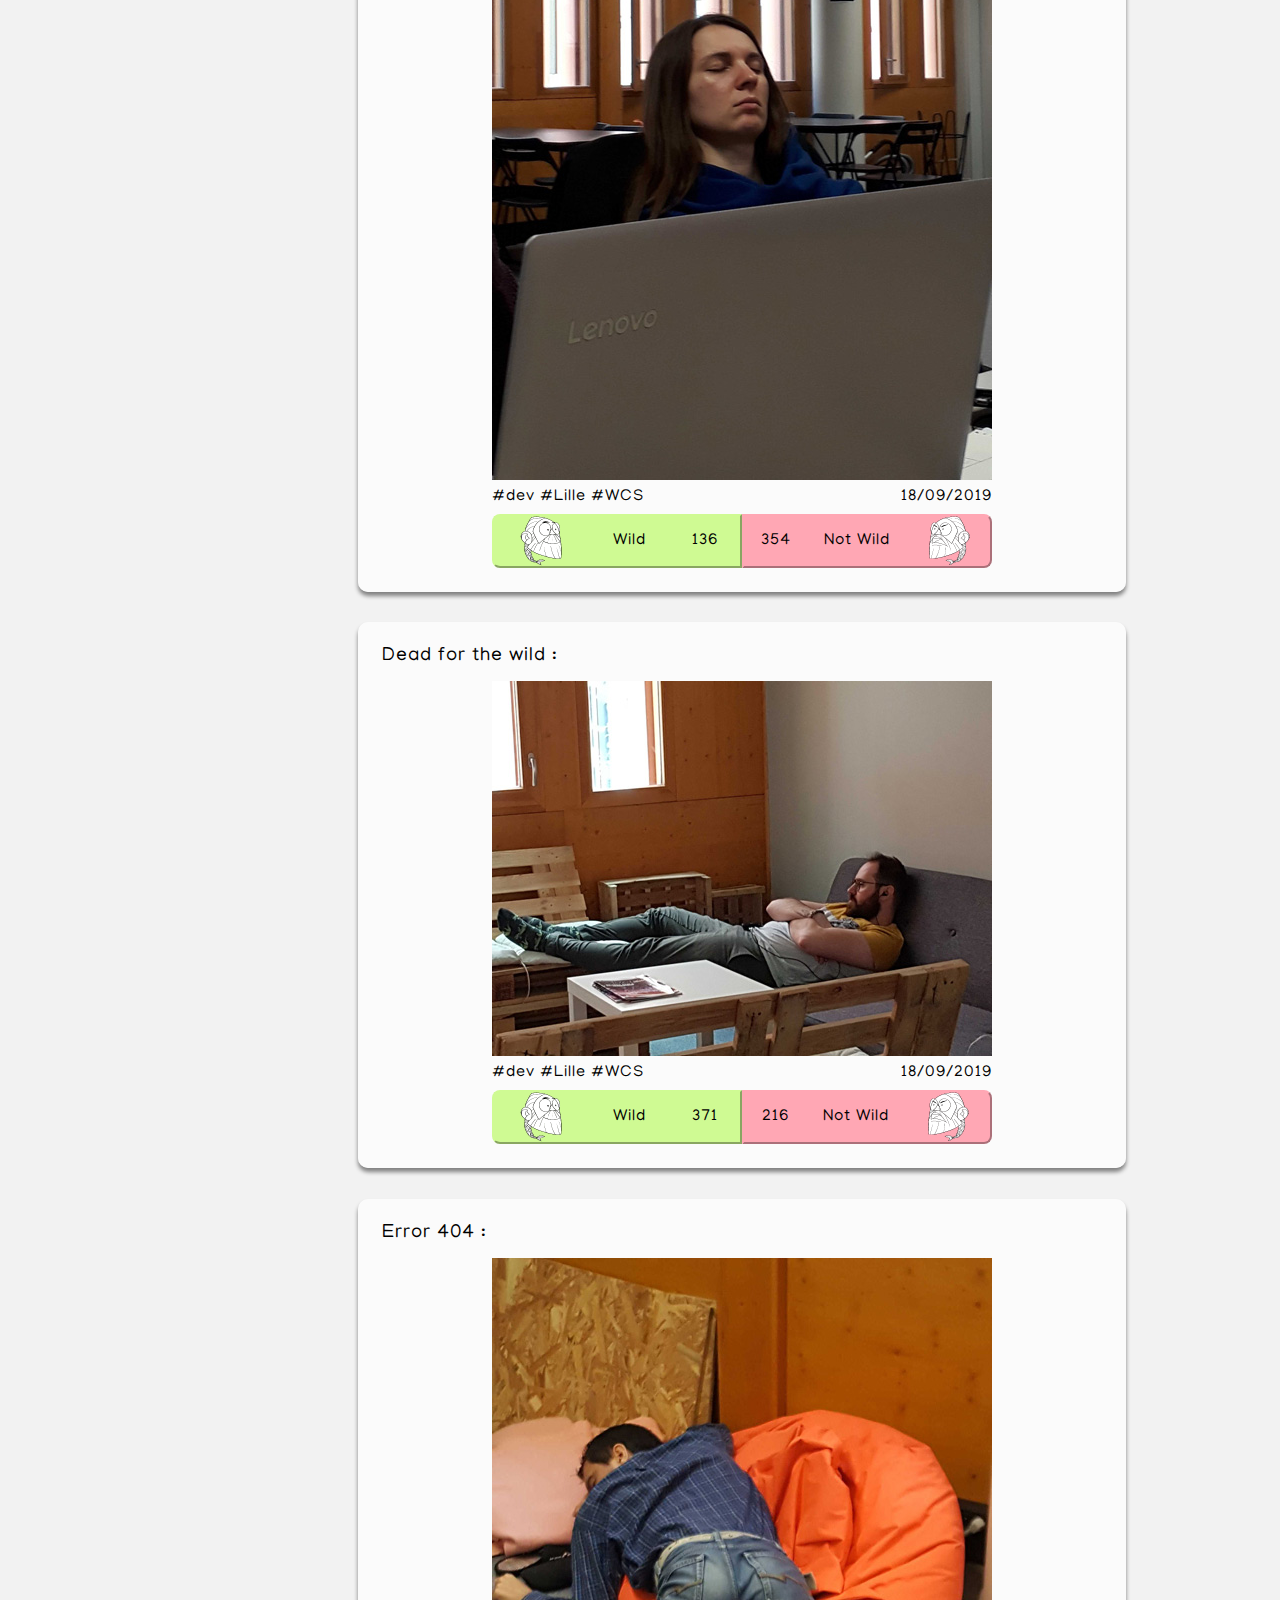
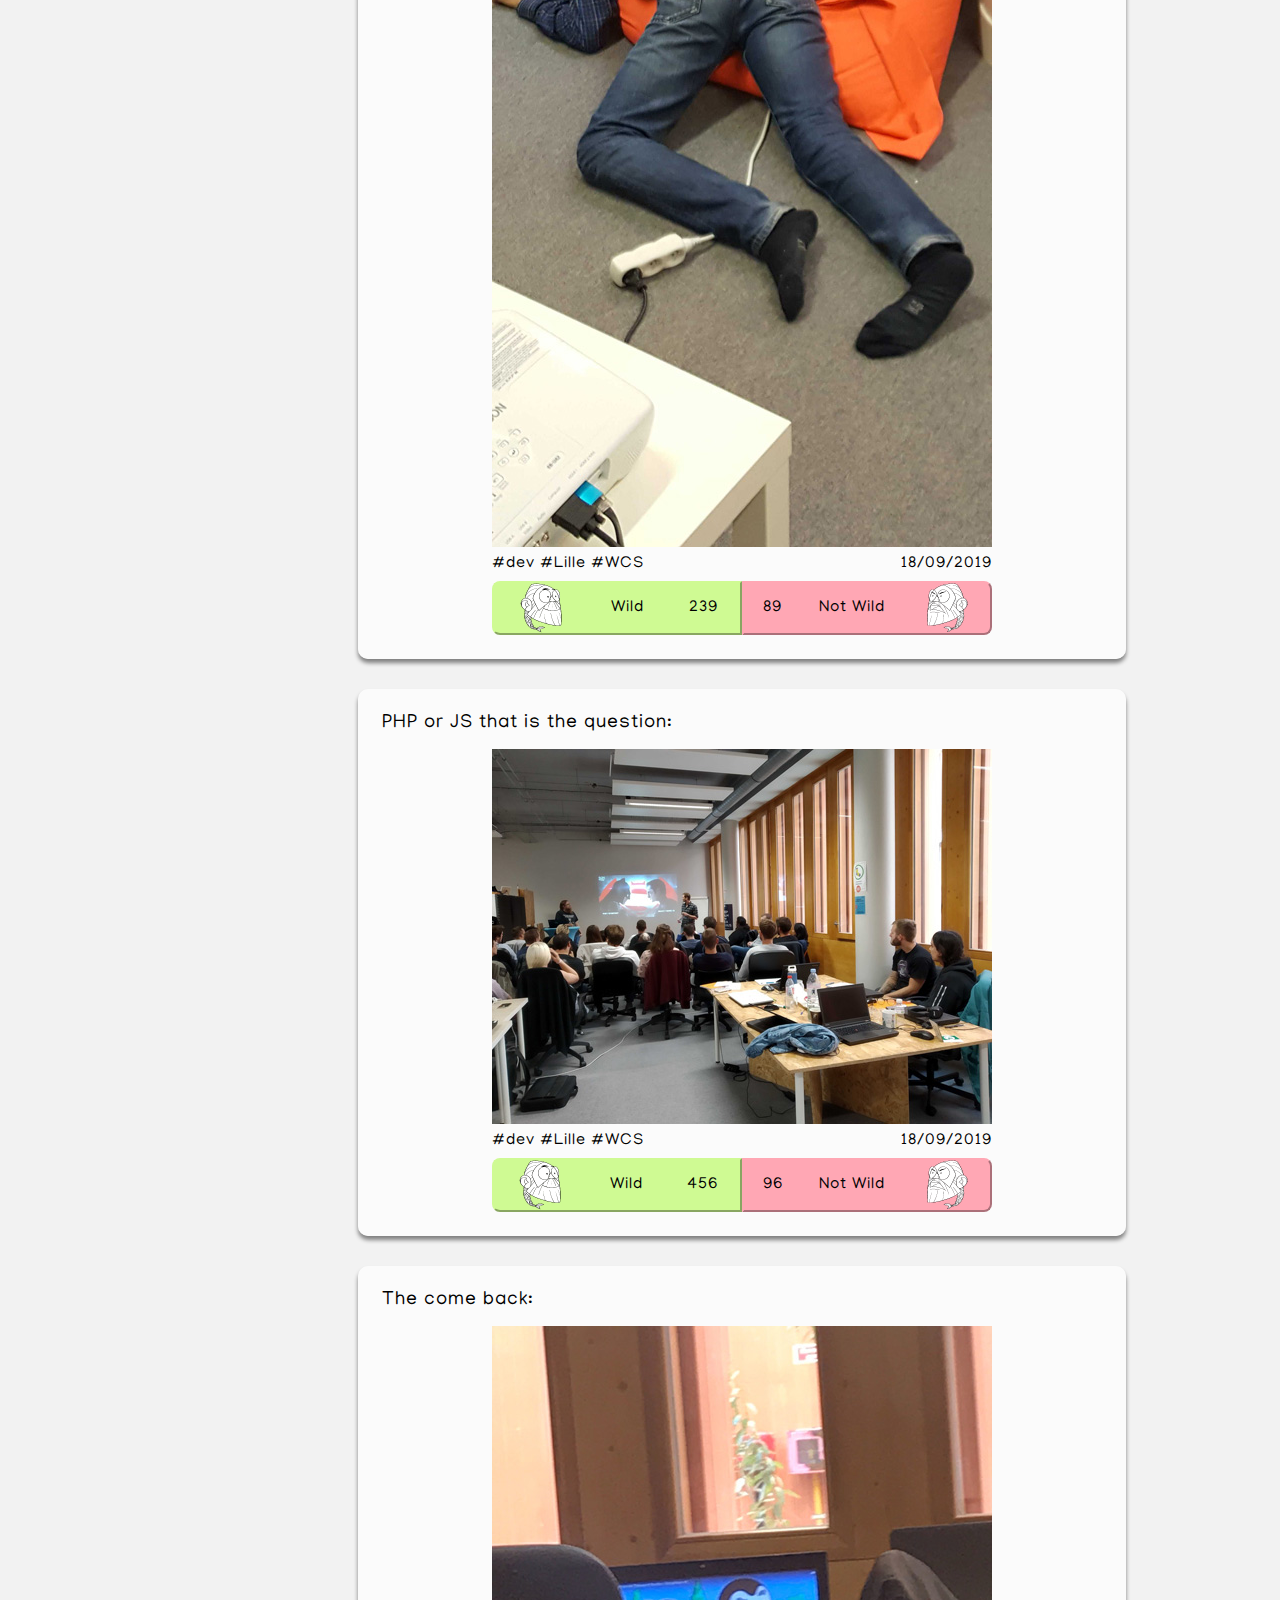
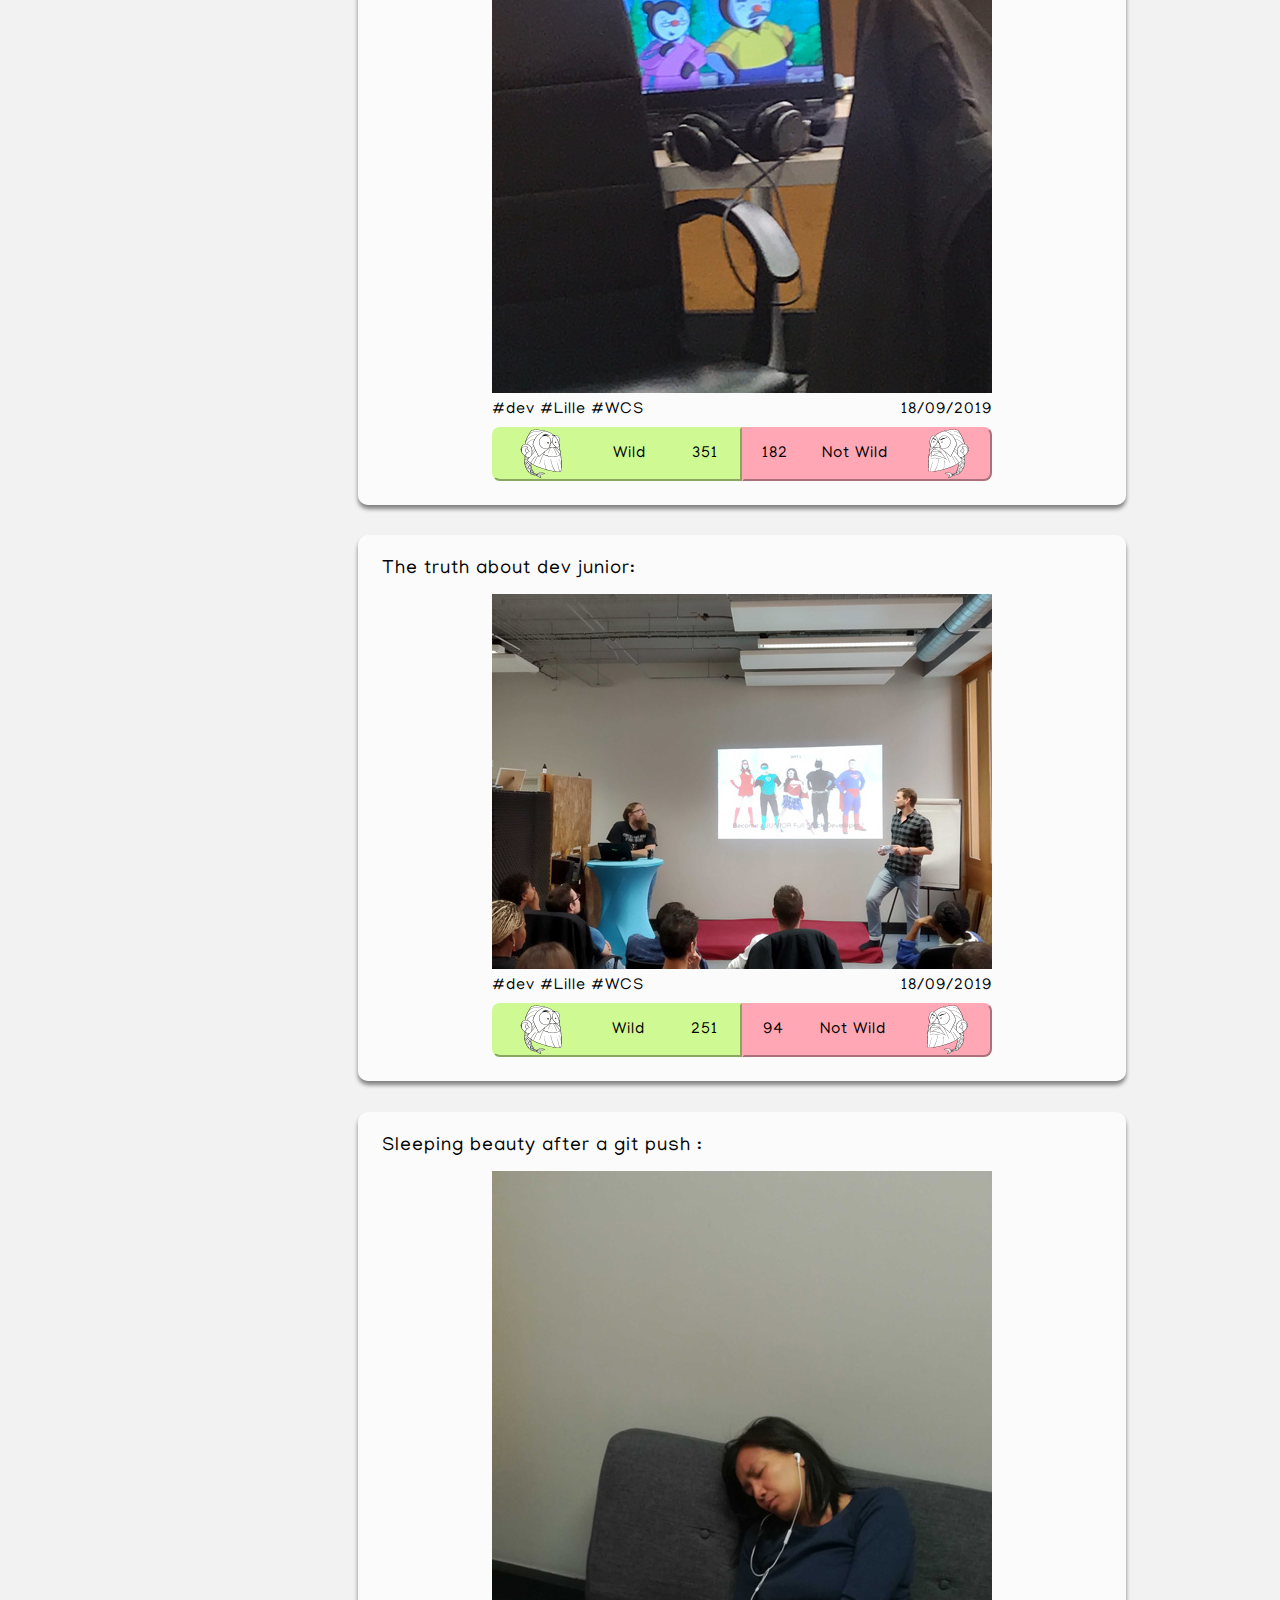
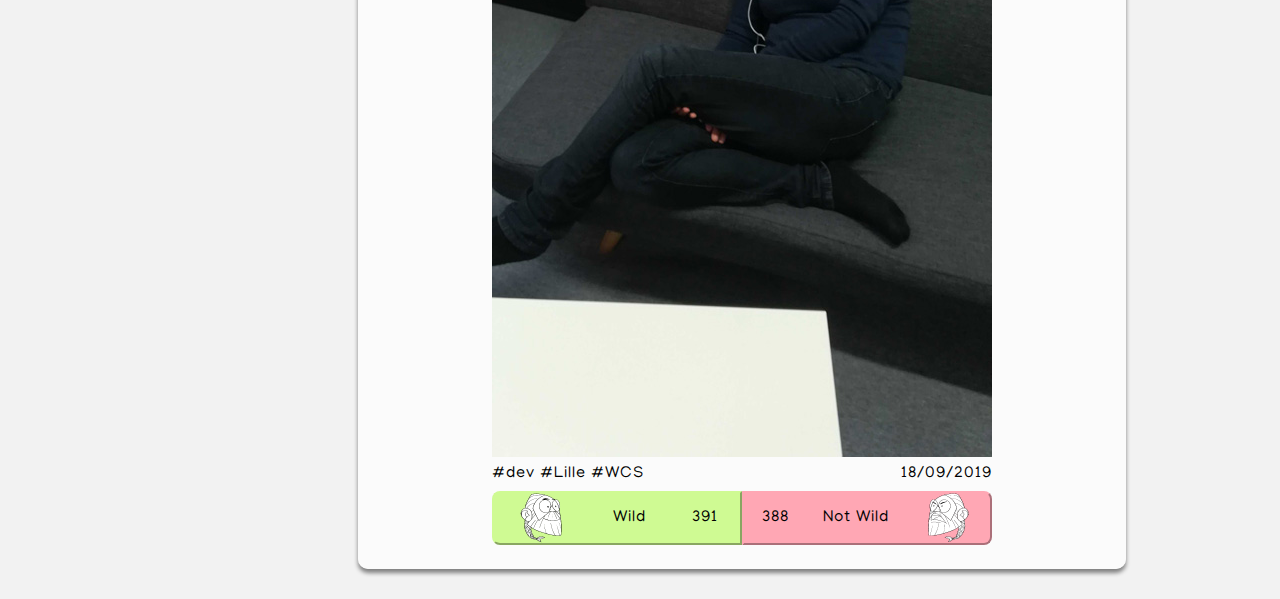
==== commit e2a34b3d: "Merge branch 'dev' of https://github.com/jervalles/instantwild into dev" ====
--- a/index.html
+++ b/index.html
@@ -78,10 +78,10 @@
                     </div>
 
                     <div class="vote">
-                        <button class="voteButton" type="button">
-                            <img src="images/wild.png"/>  <p>Wild</p> <span>0</span>
-                        </button>
-                        <button class="voteButton" type="button">
+                        <button type="button">
+                            <img src="images/wild.png"/>  <p>Wild</p> <span>0</span>
+                        </button>
+                        <button type="button">
                             <span>0</span> <p>Not Wild</p> <img src="images/notwild.png"/>    
                         </button>
                     </div>
@@ -263,7 +263,7 @@
             </section>
             <a class="gotopbutton" href="#"><img src="./images/backtotop.png"></a>
         </main>
-        <script src="script.js"></script>
         <script src="gotopbutton.js"></script>
+        <script src="voteButton.js"></script>
     </body>
 </html>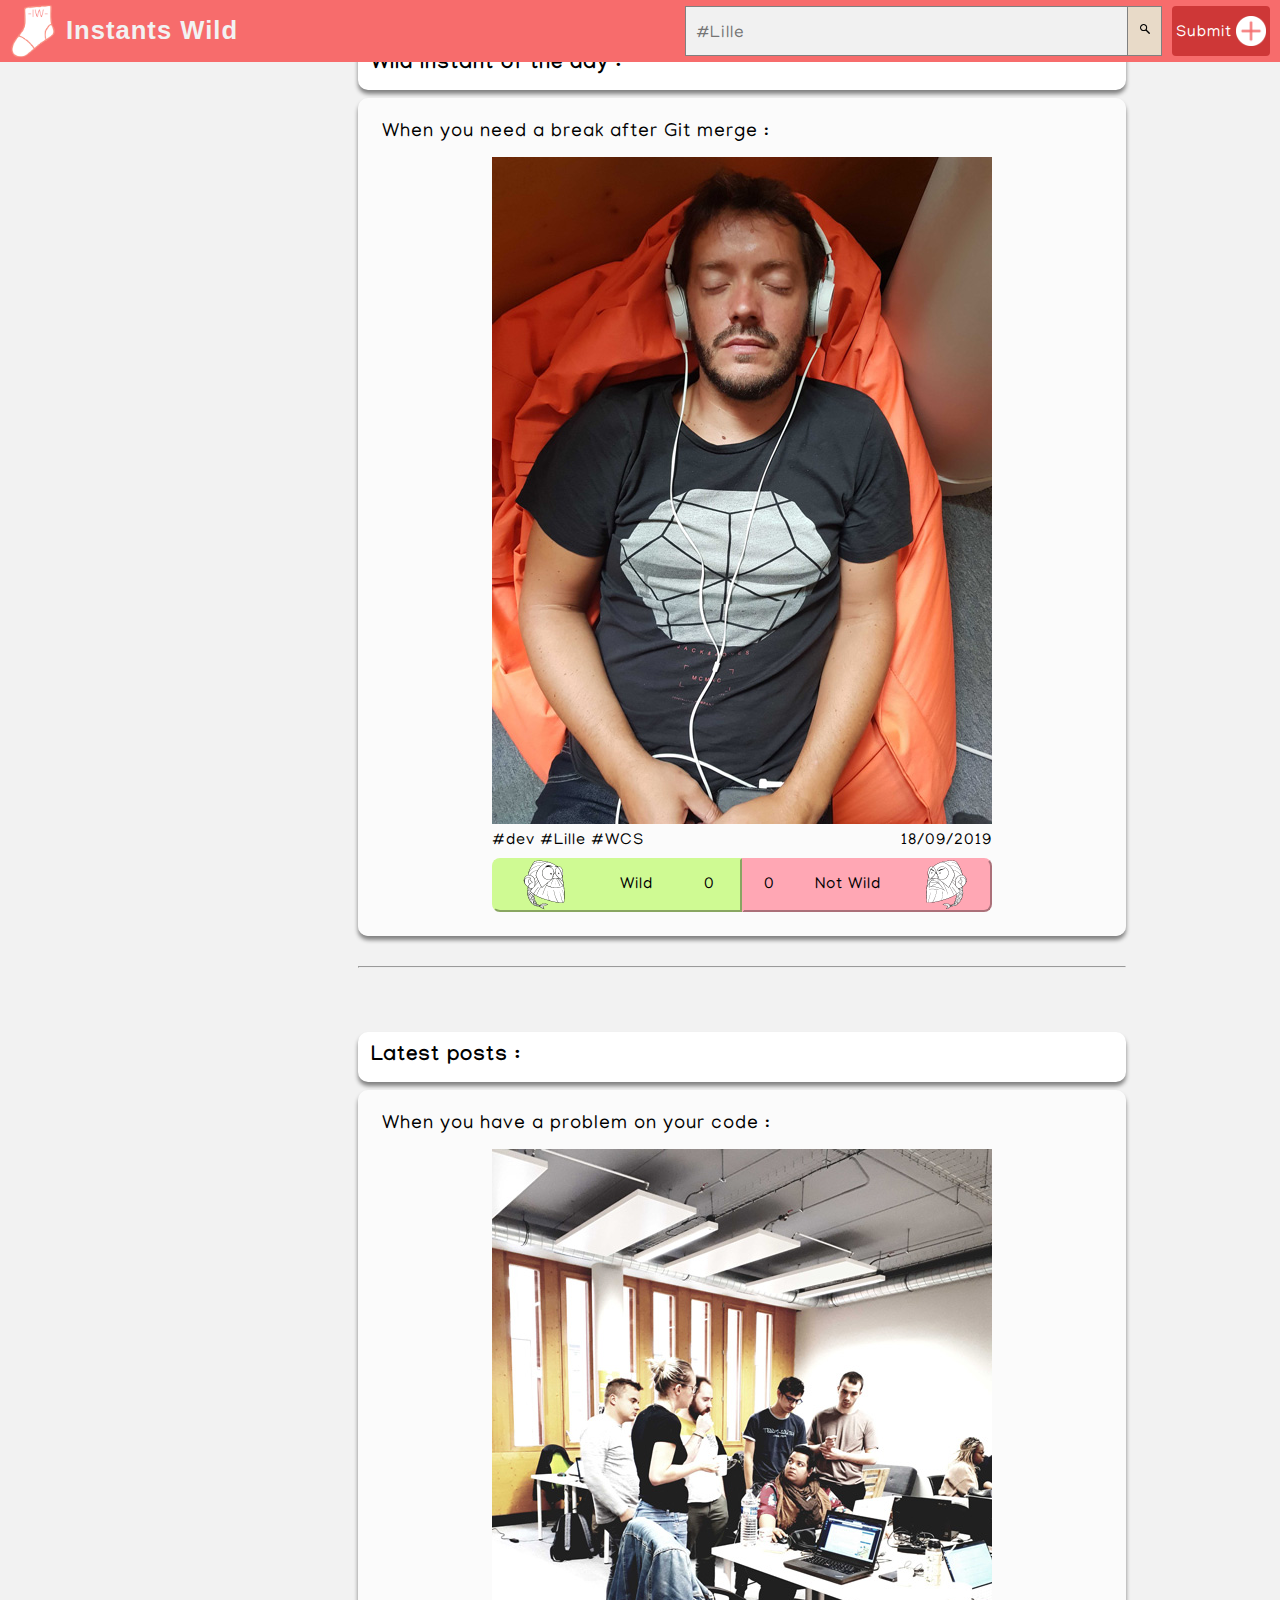
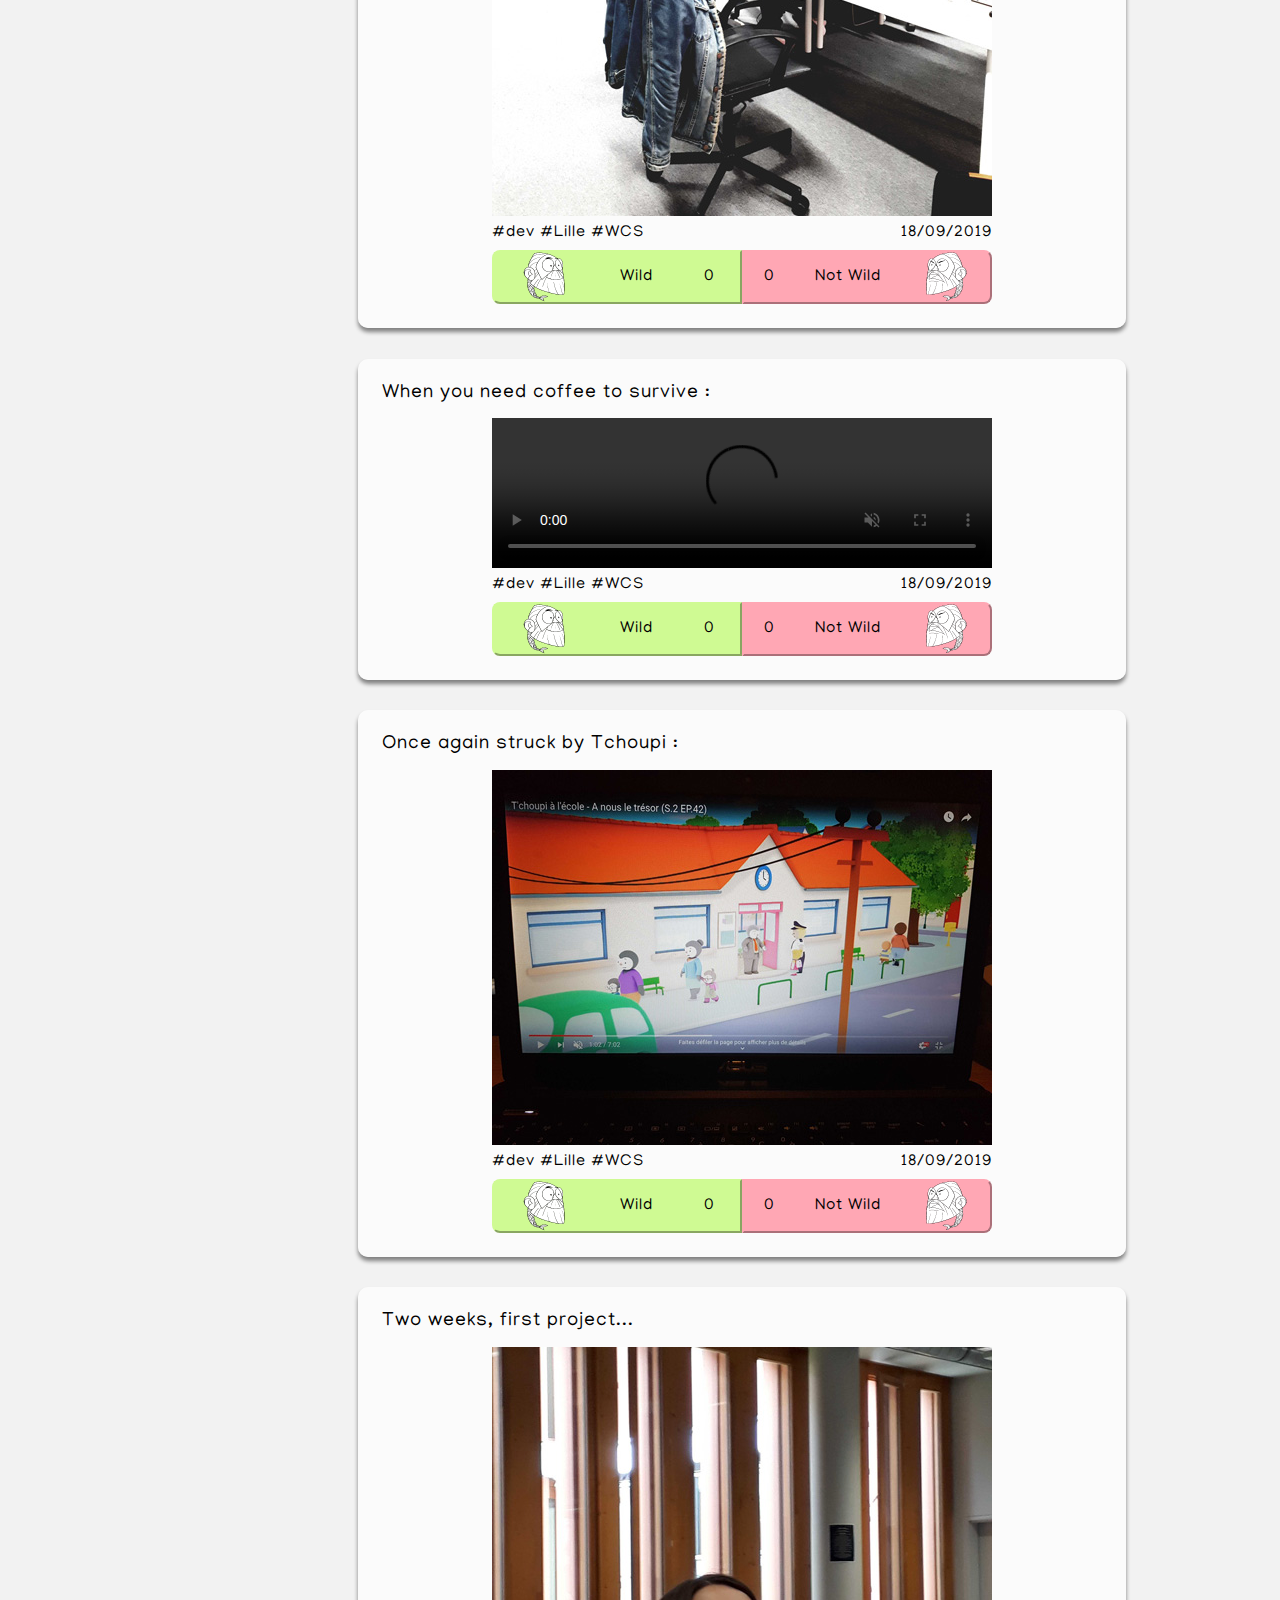
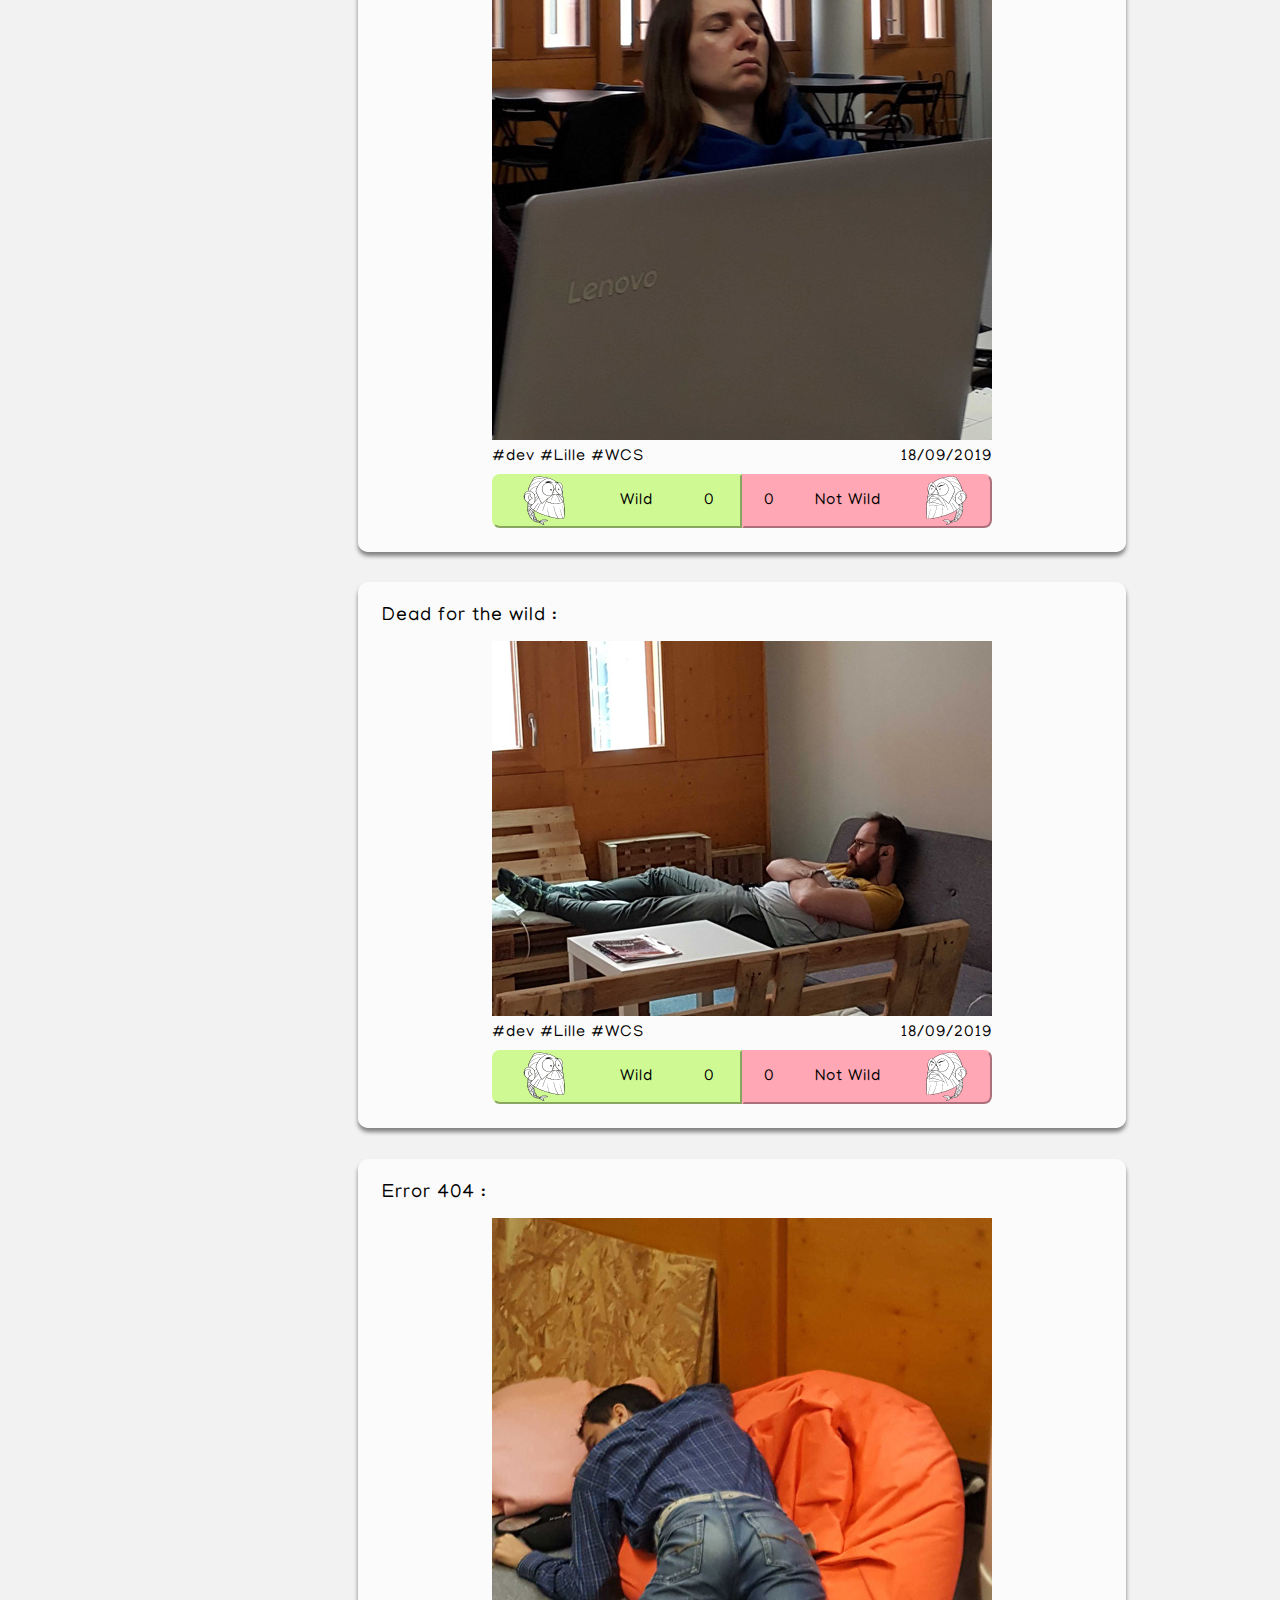
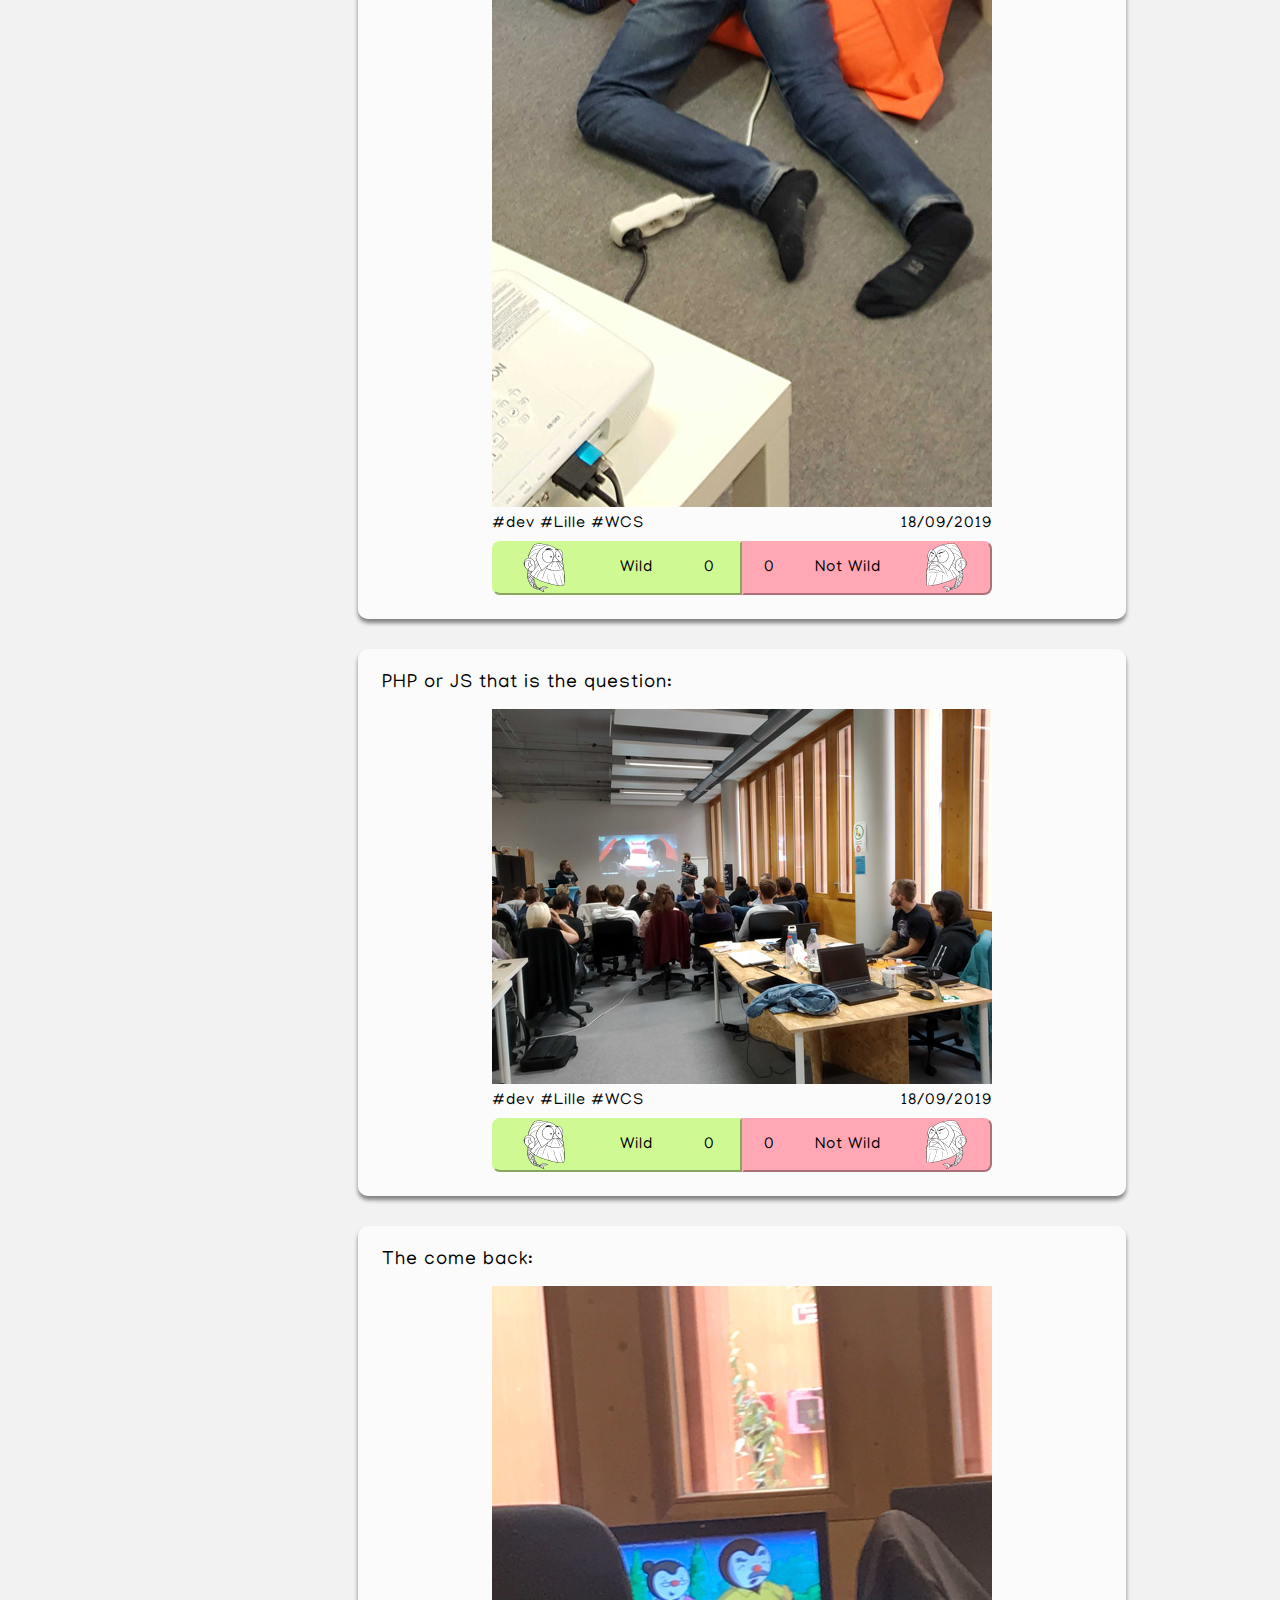
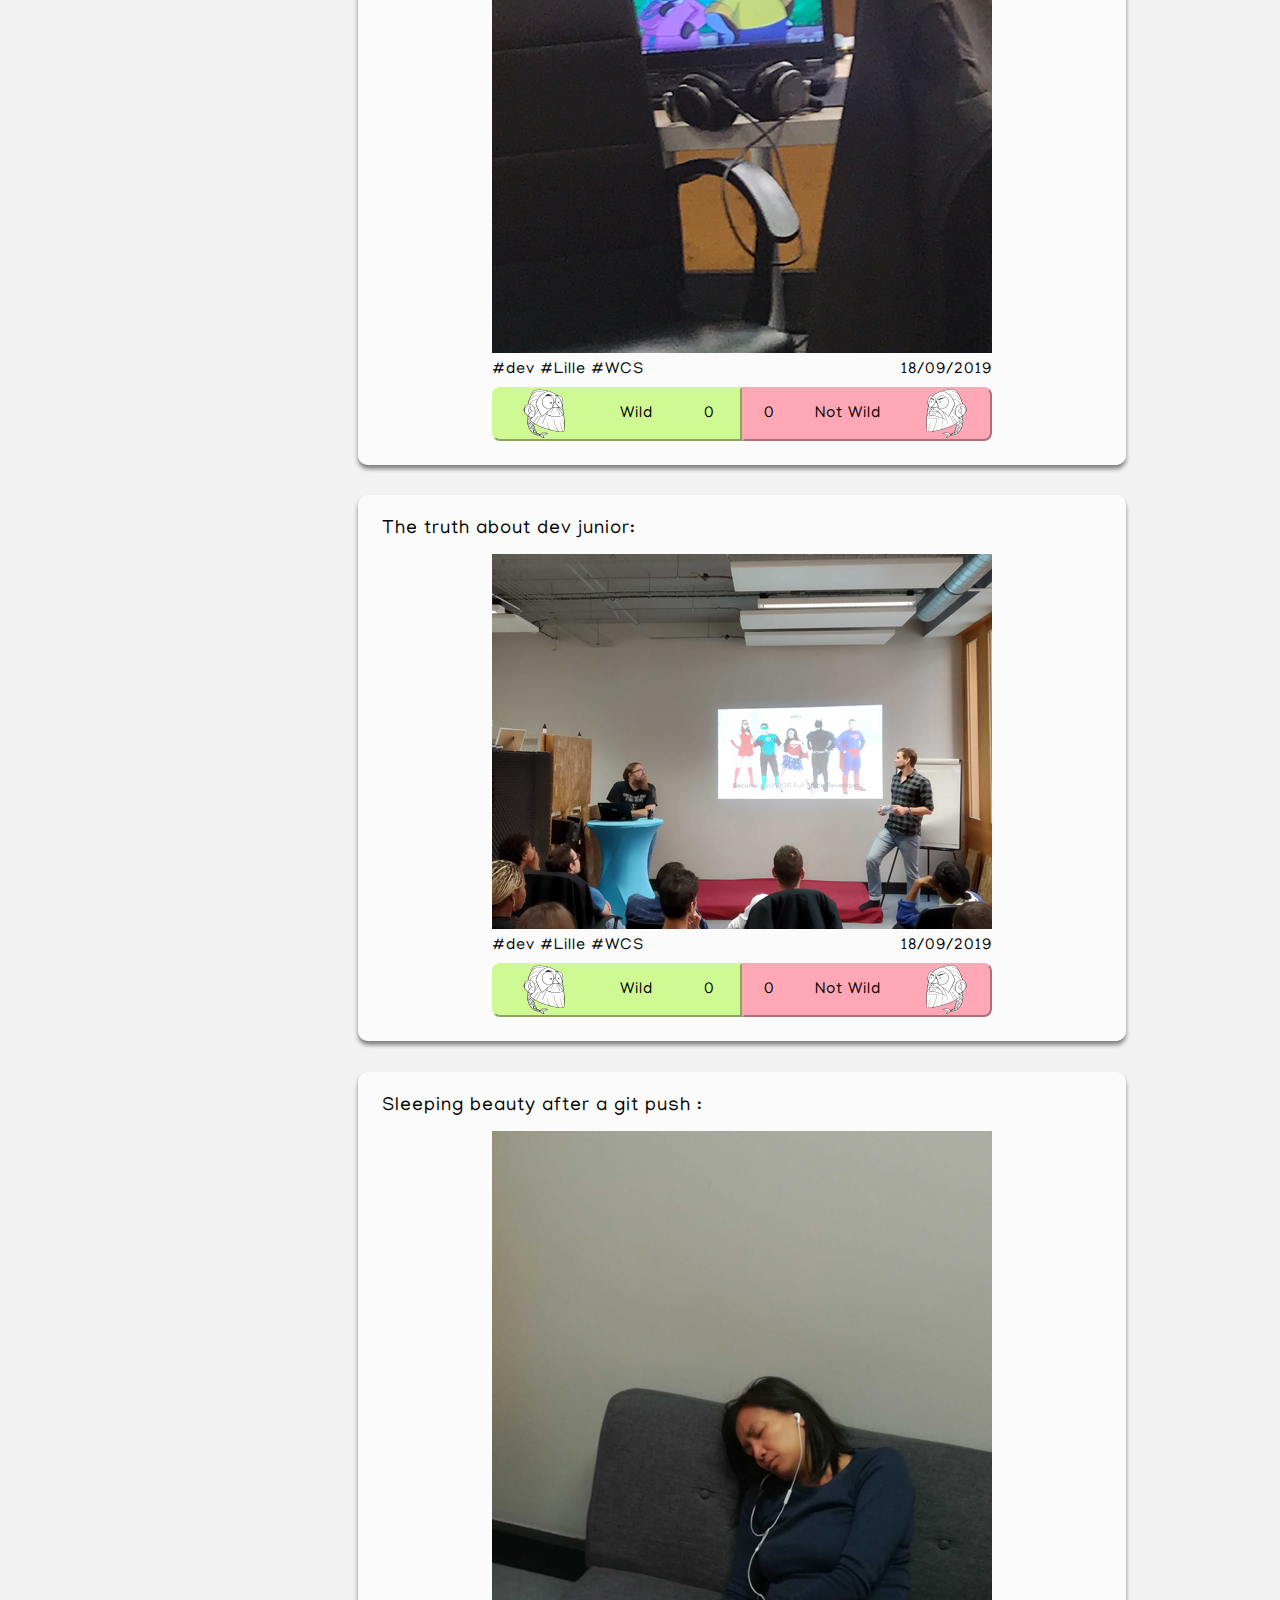
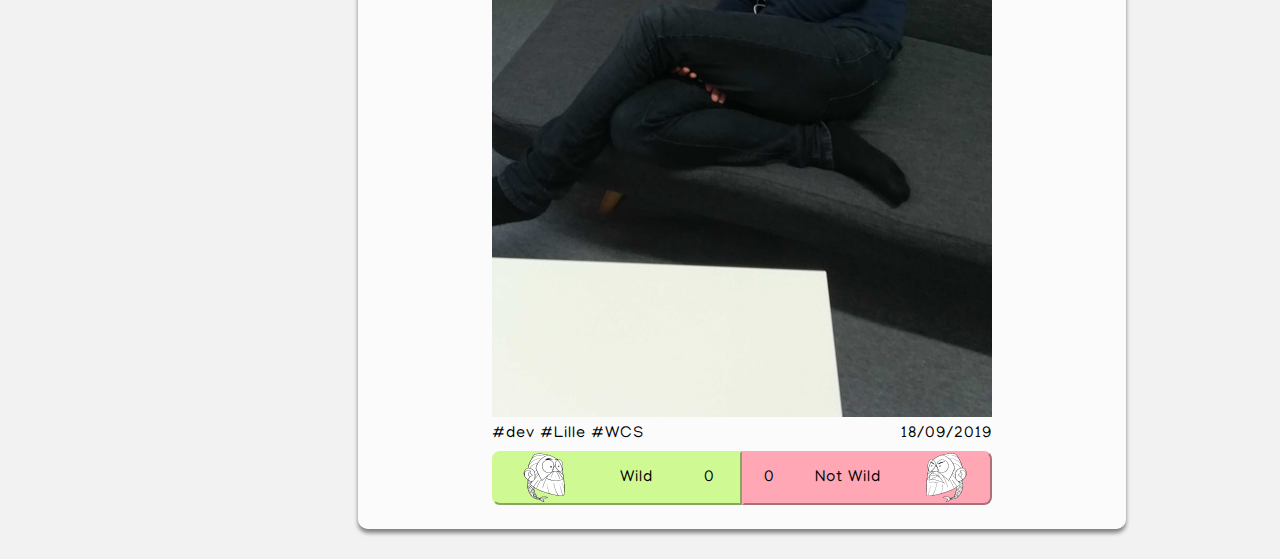
==== commit 82ab4d7d: "supression de la page submit et ajout du modal submit" ====
--- a/index.html
+++ b/index.html
@@ -7,7 +7,9 @@
         <title>Instants Wild</title>
         <link rel="stylesheet" href="general.css">
         <link rel="stylesheet" href="nav.css">
+        <link rel="stylesheet" href="submit.css">
         <link rel="stylesheet" href="index.css">
+
         <link href="https://fonts.googleapis.com/css?family=Manjari&display=swap" rel="stylesheet">
     </head>
     
@@ -44,25 +46,13 @@
                     </button>
                 </form>
                 <!-- Git Post Buttom -->
-                <a class="buttonpostgif" href="submit.html">
+                <button class="buttonpostgif" >
                     <p>Submit</p><img src="./images/rondplus.png">
-                </a>
+                </button>
             </nav>
         </header>
         
         <main>
-            <!-- Desktop Menu -->
-            <section class="leftMenuSection">
-                <div>
-                        <ul>
-                            <li>Wildest</li>
-                            <li>Not so wild</li>
-                            <li>Most recent</li>
-                            <li>Oldest</li>
-                            <li>Random</li>
-                        </ul>
-                </div>
-            </section>
             <section>
 
                 
@@ -79,10 +69,10 @@
 
                     <div class="vote">
                         <button type="button">
-                            <img src="images/wild.png"/>  <p>Wild</p> <span>0</span>
+                            <img src="images/wild.png"/>  <p>Wild</p> <p>0</p>
                         </button>
                         <button type="button">
-                            <span>0</span> <p>Not Wild</p> <img src="images/notwild.png"/>    
+                            <p>0</p> <p>Not Wild</p> <img src="images/notwild.png"/>    
                         </button>
                     </div>
 
@@ -102,12 +92,12 @@
                         <p>#dev #Lille #WCS</p><p>18/09/2019</p>
                     </div>
                     <div class="vote">
-                        <button type="button">
-                            <img src="images/wild.png"/>  <p>Wild</p> <span>0</span>
-                        </button>
-                        <button type="button">
-                            <span>0</span> <p>Not Wild</p> <img src="images/notwild.png"/>    
-                        </button>
+                            <button type="button">
+                                <img src="images/wild.png"/>  <p>Wild</p> <p>0</p>
+                            </button>
+                            <button type="button">
+                                <p>0</p> <p>Not Wild</p> <img src="images/notwild.png"/>    
+                            </button>
                     </div>
                 </article>
                 
@@ -118,12 +108,12 @@
                         <p>#dev #Lille #WCS</p><p>18/09/2019</p>
                     </div>
                     <div class="vote">
-                        <button type="button">
-                            <img src="images/wild.png"/>  <p>Wild</p> <span>0</span>
-                        </button>
-                        <button type="button">
-                            <span>0</span> <p>Not Wild</p> <img src="images/notwild.png"/>    
-                        </button>
+                            <button type="button">
+                                <img src="images/wild.png"/>  <p>Wild</p> <p>0</p>
+                            </button>
+                            <button type="button">
+                                <p>0</p> <p>Not Wild</p> <img src="images/notwild.png"/>    
+                            </button>
                     </div>
                 </article>
                 
@@ -134,12 +124,12 @@
                         <p>#dev #Lille #WCS</p><p>18/09/2019</p>
                     </div>
                     <div class="vote">
-                        <button type="button">
-                            <img src="images/wild.png"/>  <p>Wild</p> <span>0</span>
-                        </button>
-                        <button type="button">
-                            <span>0</span> <p>Not Wild</p> <img src="images/notwild.png"/>    
-                        </button>
+                            <button type="button">
+                                <img src="images/wild.png"/>  <p>Wild</p> <p>0</p>
+                            </button>
+                            <button type="button">
+                                <p>0</p> <p>Not Wild</p> <img src="images/notwild.png"/>    
+                            </button>
                     </div>
 
                 </article>
@@ -151,12 +141,12 @@
                         <p>#dev #Lille #WCS</p><p>18/09/2019</p>
                     </div>
                     <div class="vote">
-                        <button type="button">
-                            <img src="images/wild.png"/>  <p>Wild</p> <span>0</span>
-                        </button>
-                        <button type="button">
-                            <span>0</span> <p>Not Wild</p> <img src="images/notwild.png"/>    
-                        </button>
+                            <button type="button">
+                                <img src="images/wild.png"/>  <p>Wild</p> <p>0</p>
+                            </button>
+                            <button type="button">
+                                <p>0</p> <p>Not Wild</p> <img src="images/notwild.png"/>    
+                            </button>
                     </div>
 
                 </article>
@@ -168,12 +158,12 @@
                         <p>#dev #Lille #WCS</p><p>18/09/2019</p>
                     </div>
                     <div class="vote">
-                        <button type="button">
-                            <img src="images/wild.png"/>  <p>Wild</p> <span>0</span>
-                        </button>
-                        <button type="button">
-                            <span>0</span> <p>Not Wild</p> <img src="images/notwild.png"/>    
-                        </button>
+                            <button type="button">
+                                <img src="images/wild.png"/>  <p>Wild</p> <p>0</p>
+                            </button>
+                            <button type="button">
+                                <p>0</p> <p>Not Wild</p> <img src="images/notwild.png"/>    
+                            </button>
                     </div>
 
                 </article>
@@ -185,12 +175,12 @@
                         <p>#dev #Lille #WCS</p><p>18/09/2019</p>
                     </div>
                     <div class="vote">
-                        <button type="button">
-                            <img src="images/wild.png"/>  <p>Wild</p> <span>0</span>
-                        </button>
-                        <button type="button">
-                            <span>0</span> <p>Not Wild</p> <img src="images/notwild.png"/>    
-                        </button>
+                            <button type="button">
+                                <img src="images/wild.png"/>  <p>Wild</p> <p>0</p>
+                            </button>
+                            <button type="button">
+                                <p>0</p> <p>Not Wild</p> <img src="images/notwild.png"/>    
+                            </button>
                     </div>
 
                 </article>
@@ -202,12 +192,12 @@
                         <p>#dev #Lille #WCS</p><p>18/09/2019</p>
                     </div>
                     <div class="vote">
-                        <button type="button">
-                            <img src="images/wild.png"/>  <p>Wild</p> <span>0</span>
-                        </button>
-                        <button type="button">
-                            <span>0</span> <p>Not Wild</p> <img src="images/notwild.png"/>    
-                        </button>
+                            <button type="button">
+                                <img src="images/wild.png"/>  <p>Wild</p> <p>0</p>
+                            </button>
+                            <button type="button">
+                                <p>0</p> <p>Not Wild</p> <img src="images/notwild.png"/>    
+                            </button>
                     </div>
                 </article>
                 
@@ -218,12 +208,12 @@
                         <p>#dev #Lille #WCS</p><p>18/09/2019</p>
                     </div>
                     <div class="vote">
-                        <button type="button">
-                            <img src="images/wild.png"/>  <p>Wild</p> <span>0</span>
-                        </button>
-                        <button type="button">
-                            <span>0</span> <p>Not Wild</p> <img src="images/notwild.png"/>    
-                        </button>
+                            <button type="button">
+                                <img src="images/wild.png"/>  <p>Wild</p> <p>0</p>
+                            </button>
+                            <button type="button">
+                                <p>0</p> <p>Not Wild</p> <img src="images/notwild.png"/>    
+                            </button>
                     </div>
 
                 </article>
@@ -235,12 +225,12 @@
                         <p>#dev #Lille #WCS</p><p>18/09/2019</p>
                     </div>
                     <div class="vote">
-                        <button type="button">
-                            <img src="images/wild.png"/>  <p>Wild</p> <span>0</span>
-                        </button>
-                        <button type="button">
-                            <span>0</span> <p>Not Wild</p> <img src="images/notwild.png"/>    
-                        </button>
+                            <button type="button">
+                                <img src="images/wild.png"/>  <p>Wild</p> <p>0</p>
+                            </button>
+                            <button type="button">
+                                <p>0</p> <p>Not Wild</p> <img src="images/notwild.png"/>    
+                            </button>
                     </div>
                 </article>
                 
@@ -251,19 +241,80 @@
                         <p>#dev #Lille #WCS</p><p>18/09/2019</p>
                     </div>
                     <div class="vote">
-                        <button type="button">
-                            <img src="images/wild.png"/>  <p>Wild</p> <span>0</span>
-                        </button>
-                        <button type="button">
-                            <span>0</span> <p>Not Wild</p> <img src="images/notwild.png"/>    
-                        </button>
+                            <button type="button">
+                                <img src="images/wild.png"/>  <p>Wild</p> <p>0</p>
+                            </button>
+                            <button type="button">
+                                <p>0</p> <p>Not Wild</p> <img src="images/notwild.png"/>    
+                            </button>
                     </div>
                 </article>
                 
             </section>
+
+            <section class="modal">
+                <div class="modal_content">
+                    <div id="closebuttonconteneur">
+                        <img src="./images/croix.png" alt="">
+                    </div>
+                    <h1>Submit a post </h1>
+                           
+                    <form action="*" method="post">
+                        <div>
+                            <label for="title">Title <span>*</span></label>
+                            <input type="text" id="title" name="title" placeholder="Type your title here" required>
+                        </div>
+                        
+                        <div id="content">
+                        
+                            <p>Choose your content <span>*</span></p>
+                        
+                            <label for="url_content">Enter an url :</label>
+                            <input type="url" id="url_content" name="url_content" placeholder="http://wild_img_hosting.com/">
+                        
+                            <label for="file_content">Or upload a file :</label>
+                            <input type="file" id="file_content" name="file_content">
+                        </div>
+                        
+                        <p>Choose your categories : </p>
+                        
+                        <div id="categories">
+                        
+                            <div>
+                                <input type="checkbox" id="dev" name="dev" value="dev" checked>
+                                <label for="dev">Dev</label>
+                            </div>
+                            <div>
+                                <input type="checkbox" id="data" name="data" value="data">
+                                <label for="data">Data</label>
+                            </div>
+                            <div>
+                                <input type="checkbox" id="wtf" name="wtf" value="wtf">
+                                <label for="wtf">WTF</label>
+                            </div>
+                            <div>
+                                <input type="checkbox" id="fail" name="fail" value="fail">
+                                <label for="fail">Fail</label>
+                            </div>
+                            <div>
+                                <input type="checkbox" id="daily" name="daily" value="daily">
+                                <label for="daily">Dailylife</label>
+                            </div>
+                        </div>
+                        
+                        <p id="required">* required</p>
+                        
+                        <div>
+                            <input type="submit" value="Submit" id="submit_button">
+                        </div>  
+                    </form>
+                </div>
+            </section>
+
+
+
             <a class="gotopbutton" href="#"><img src="./images/backtotop.png"></a>
         </main>
-        <script src="gotopbutton.js"></script>
-        <script src="voteButton.js"></script>
+        <script src="modal.js"></script>
     </body>
 </html>--- a/submit.css
+++ b/submit.css
@@ -0,0 +1,180 @@
+                /* Modal style */ 
+
+
+.modal {
+    position: fixed;
+    left: 0;
+    top: 0;
+    width: 100%;
+    height: 100vh;
+    background-color: rgba(0, 0, 0, 0.5);
+    opacity: 0;
+    visibility: hidden;
+    transform: scale(1.1);
+    transition: visibility 0s linear 0.25s, opacity 0.25s 0s, transform 0.25s;
+}
+
+.show_modal {
+    opacity: 1;
+    visibility: visible;
+    transform: scale(1.0);
+    transition: visibility 0s linear 0s, opacity 0.25s 0s, transform 0.25s;
+}
+
+                /* Style Modal Content */
+
+.modal_content{
+    position: absolute;
+    top: 50%;
+    left: 50%;
+    transform: translate(-50%, -50%);
+    width: 80%;
+    background-color: #fff;
+    padding: 1rem 1.5rem;
+    border-radius: 12px;
+}
+
+                /* Style Close Button */
+
+#closebuttonconteneur {
+    display: flex;
+    justify-content: right;
+    width: 100%; 
+}
+
+#closebuttonconteneur img{
+    width: 16px;
+    height: 16px;
+}
+/* 
+#closebuttonconteneur img {
+    width: 100%;
+    height: 100%;
+} */
+
+.modal_content h1{
+    margin: 1.2rem;
+    margin-top:-13px;
+    text-align: center;
+    font-size: 1.3rem;
+    font-family: 'Manjari', sans-serif;
+}
+
+                /* Style form modal content */ 
+
+.modal_content form {
+    display: flex;
+    flex-direction: column; 
+}
+
+.modal_content form>div{
+    display: flex;
+    flex-direction: column;
+    margin-top: 0.6rem;
+    padding: 0.4rem;
+}
+
+.modal_content div label {
+    padding: 0.4rem;
+}
+
+.modal_content form span {
+    color: var(--main-color);
+}
+
+.modal_content div input{
+    padding: 0.3rem;
+}
+
+.modal_content form span, #required {
+    color: var(--main-color);
+}
+
+                /* Content input */
+
+#content p {
+    padding: 0.4rem;
+
+}
+
+#content label{
+    font-size: 0.9rem;
+    margin: 0.4rem 0 0 0.2rem;
+}
+
+#file_content{
+    padding-right: 0;
+}
+
+                /* Categories input */
+
+#categories{
+    display: flex;
+    flex-direction: row;
+    flex-wrap: wrap;
+    justify-content: flex-start;
+    margin: 0.6rem auto;
+}
+
+div~p {
+    padding: 0.4rem;
+    margin-left: 0.4rem;
+    margin-top: 0.9rem;
+}
+
+#categories div{
+    flex-direction: row;
+    margin-left: 0.4rem;
+}
+
+                /* Submit Button */
+
+#submit_button{
+    background-color: rgb(206, 55, 55);
+    color: #fff;
+    font-weight: 600;
+    padding: 0.8rem;
+    border-radius: 12px;
+    border: solid transparent 1px;
+    width: 40%;
+    margin: auto;
+    box-shadow: 0px 4px 4px darkgrey;
+}
+
+#required{
+    text-align: right;
+    margin-top: 1rem;
+    font-size: 0.9rem;
+}
+
+
+@media screen and (min-width: 960px){
+
+    .modal_content{
+        padding: 2.5rem;
+        width: 55%;
+    }
+    
+    #closebuttonconteneur a {
+        width: 24px;
+        height: 24px;
+    }
+
+    .modal_content h1{
+        font-size: 1.5rem;
+    }
+
+    .modal_content form{
+        width: 90%;
+        margin: 3rem auto 0 auto;
+        font-size: 1.2rem;
+    }
+    
+    #categories div{
+        padding-right: 1rem;
+    }
+
+    #submit_button{
+        max-width: 20%;
+    } 
+}
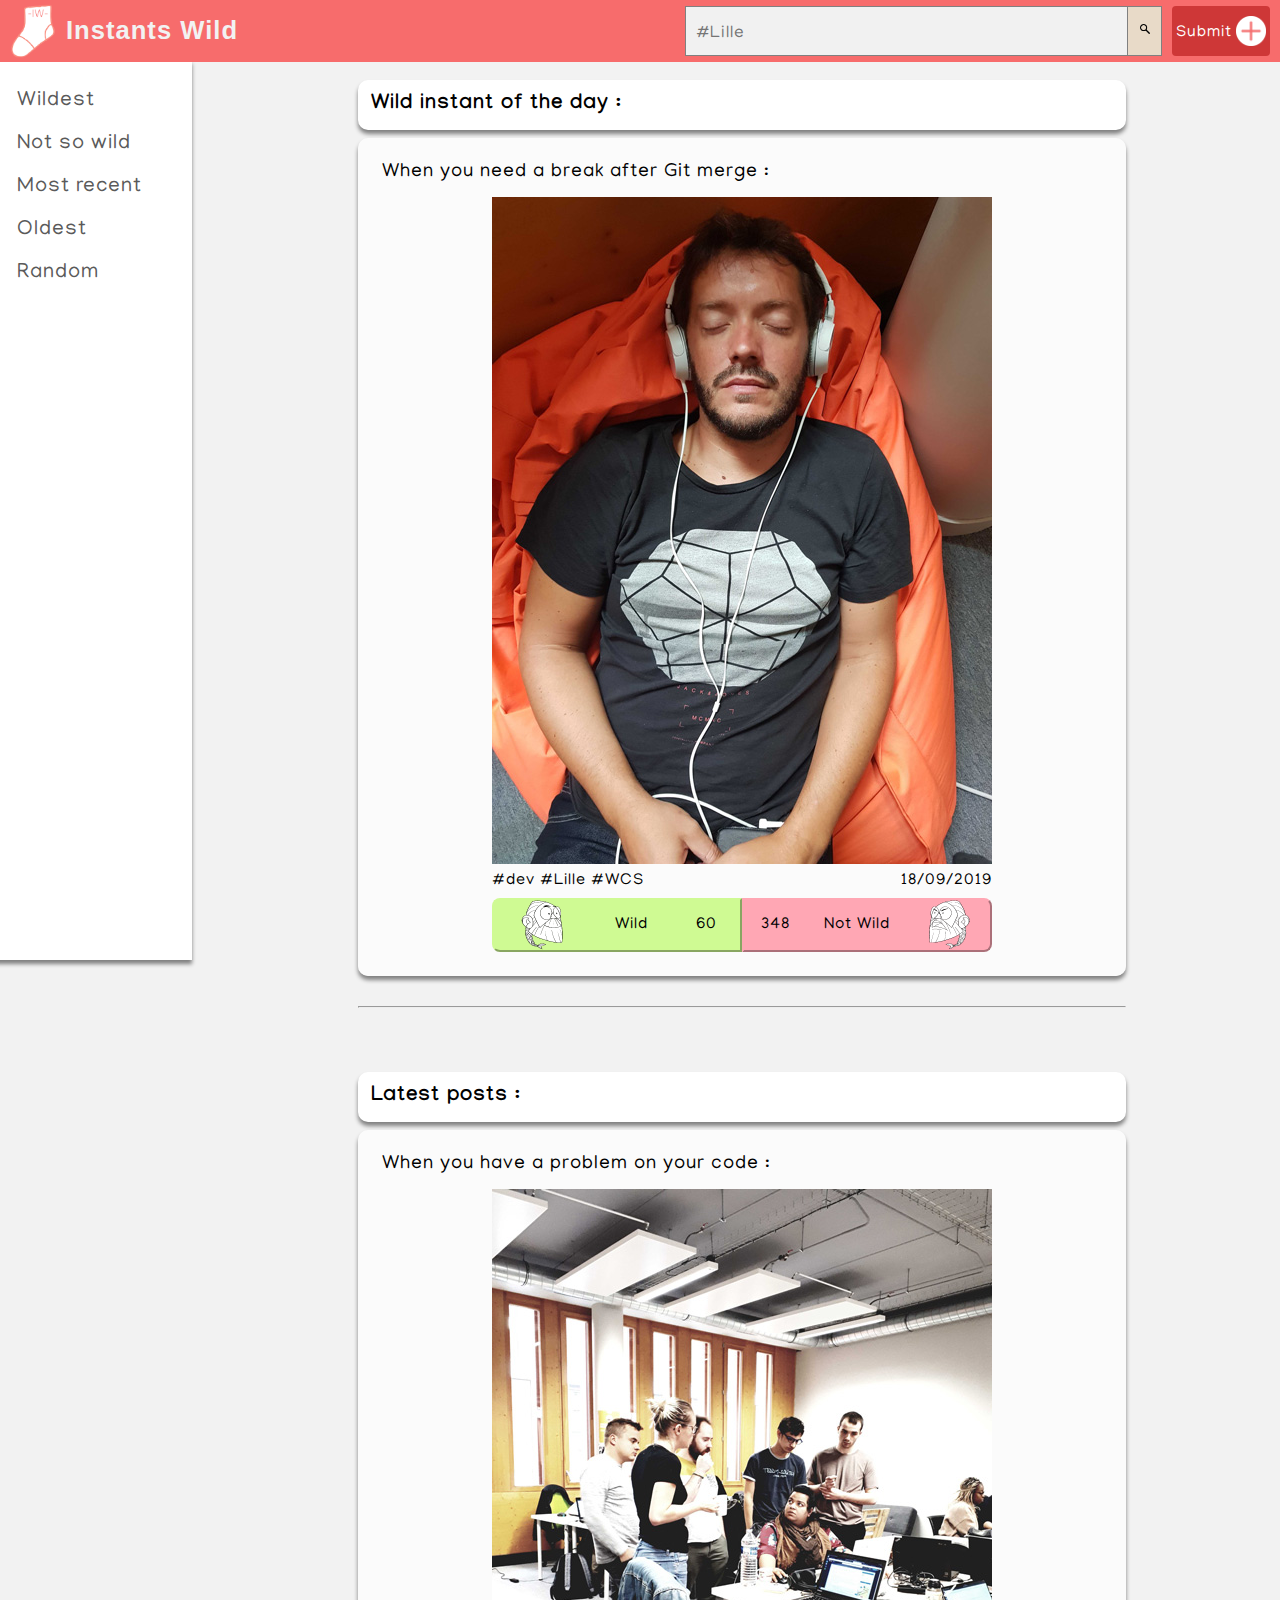
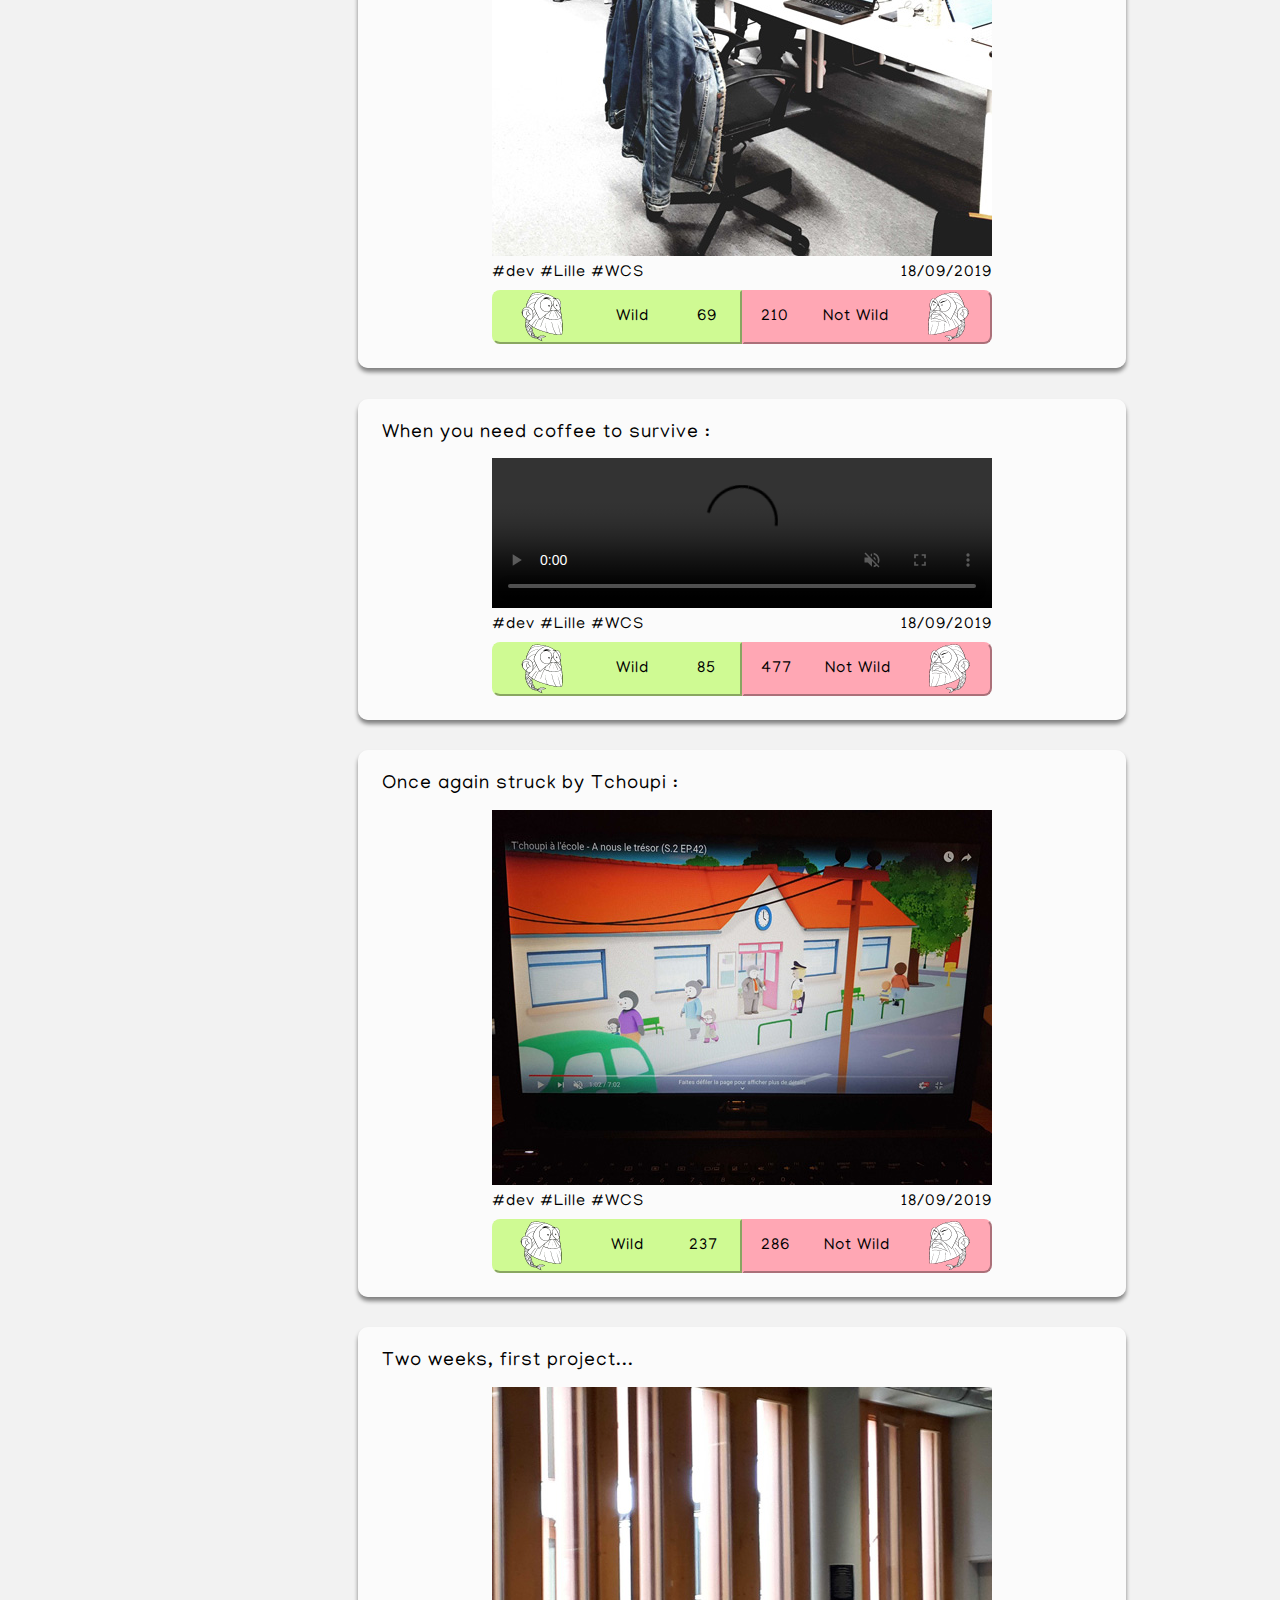
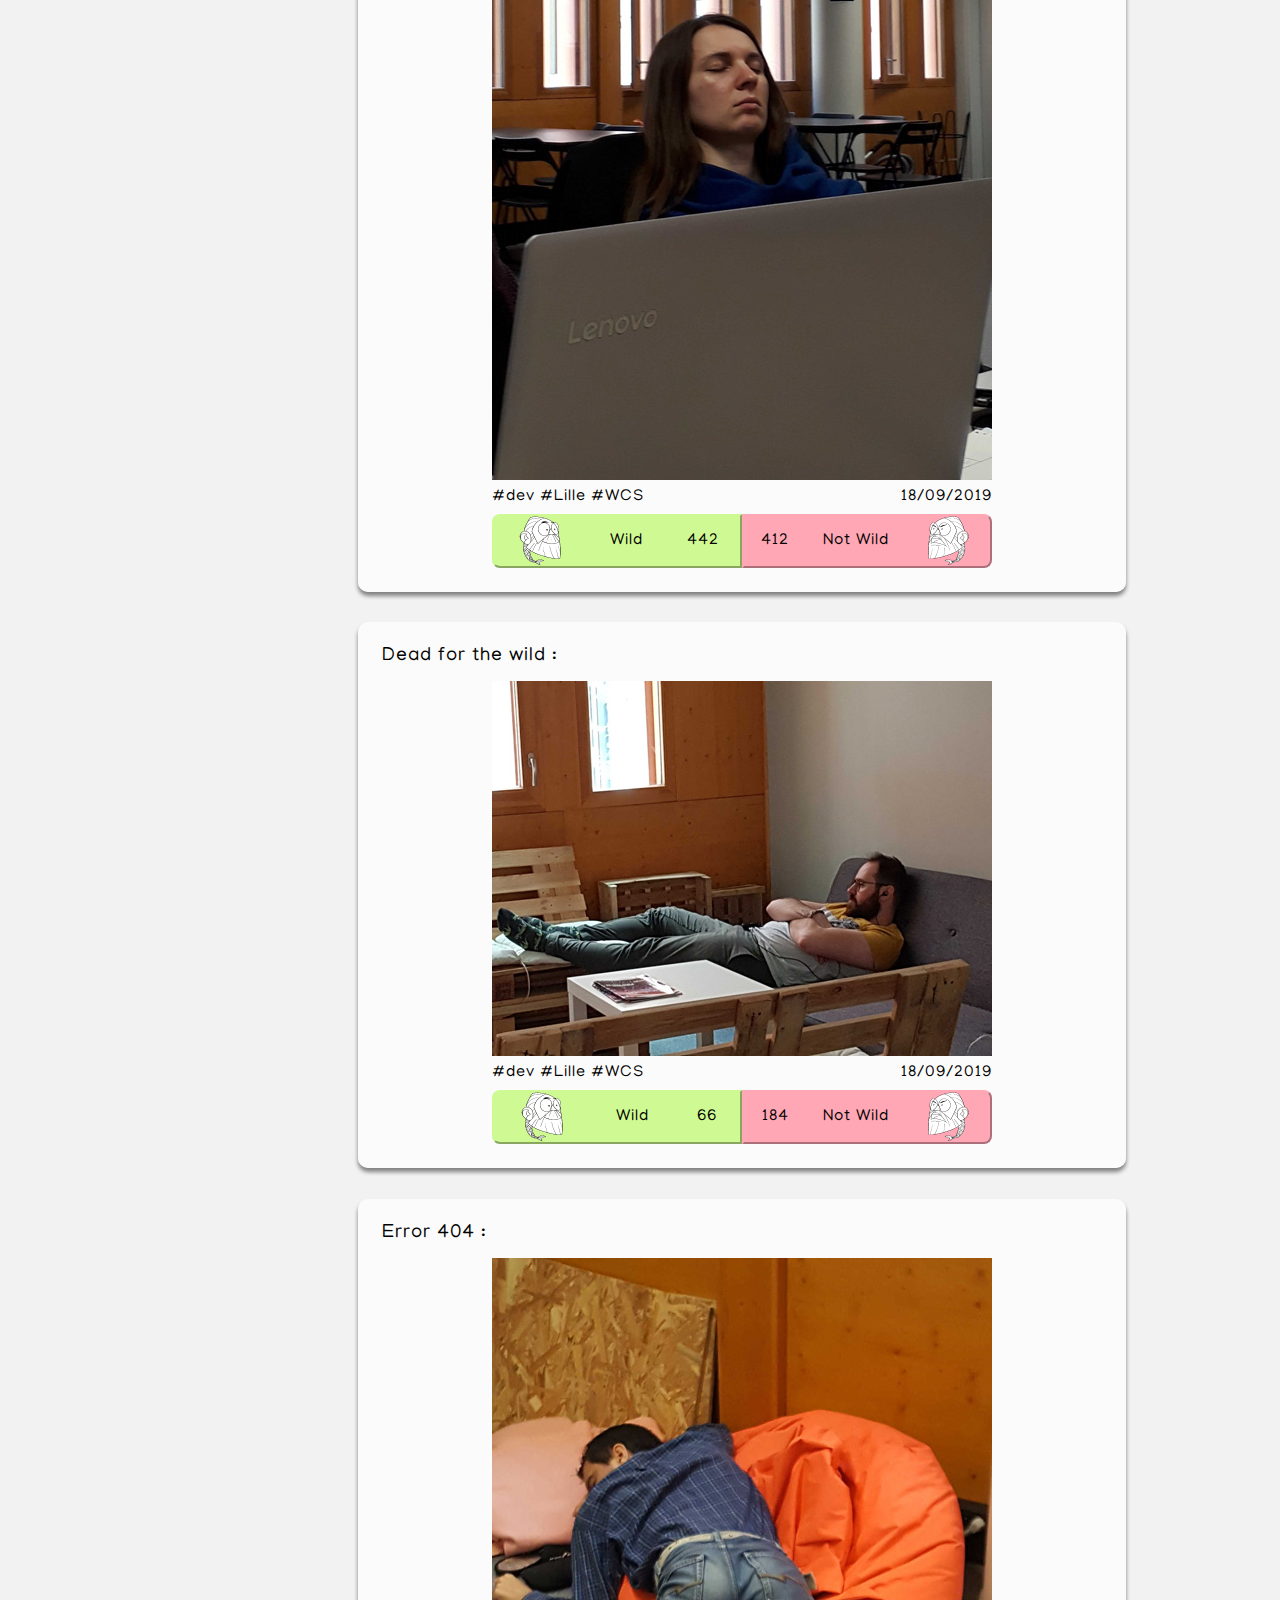
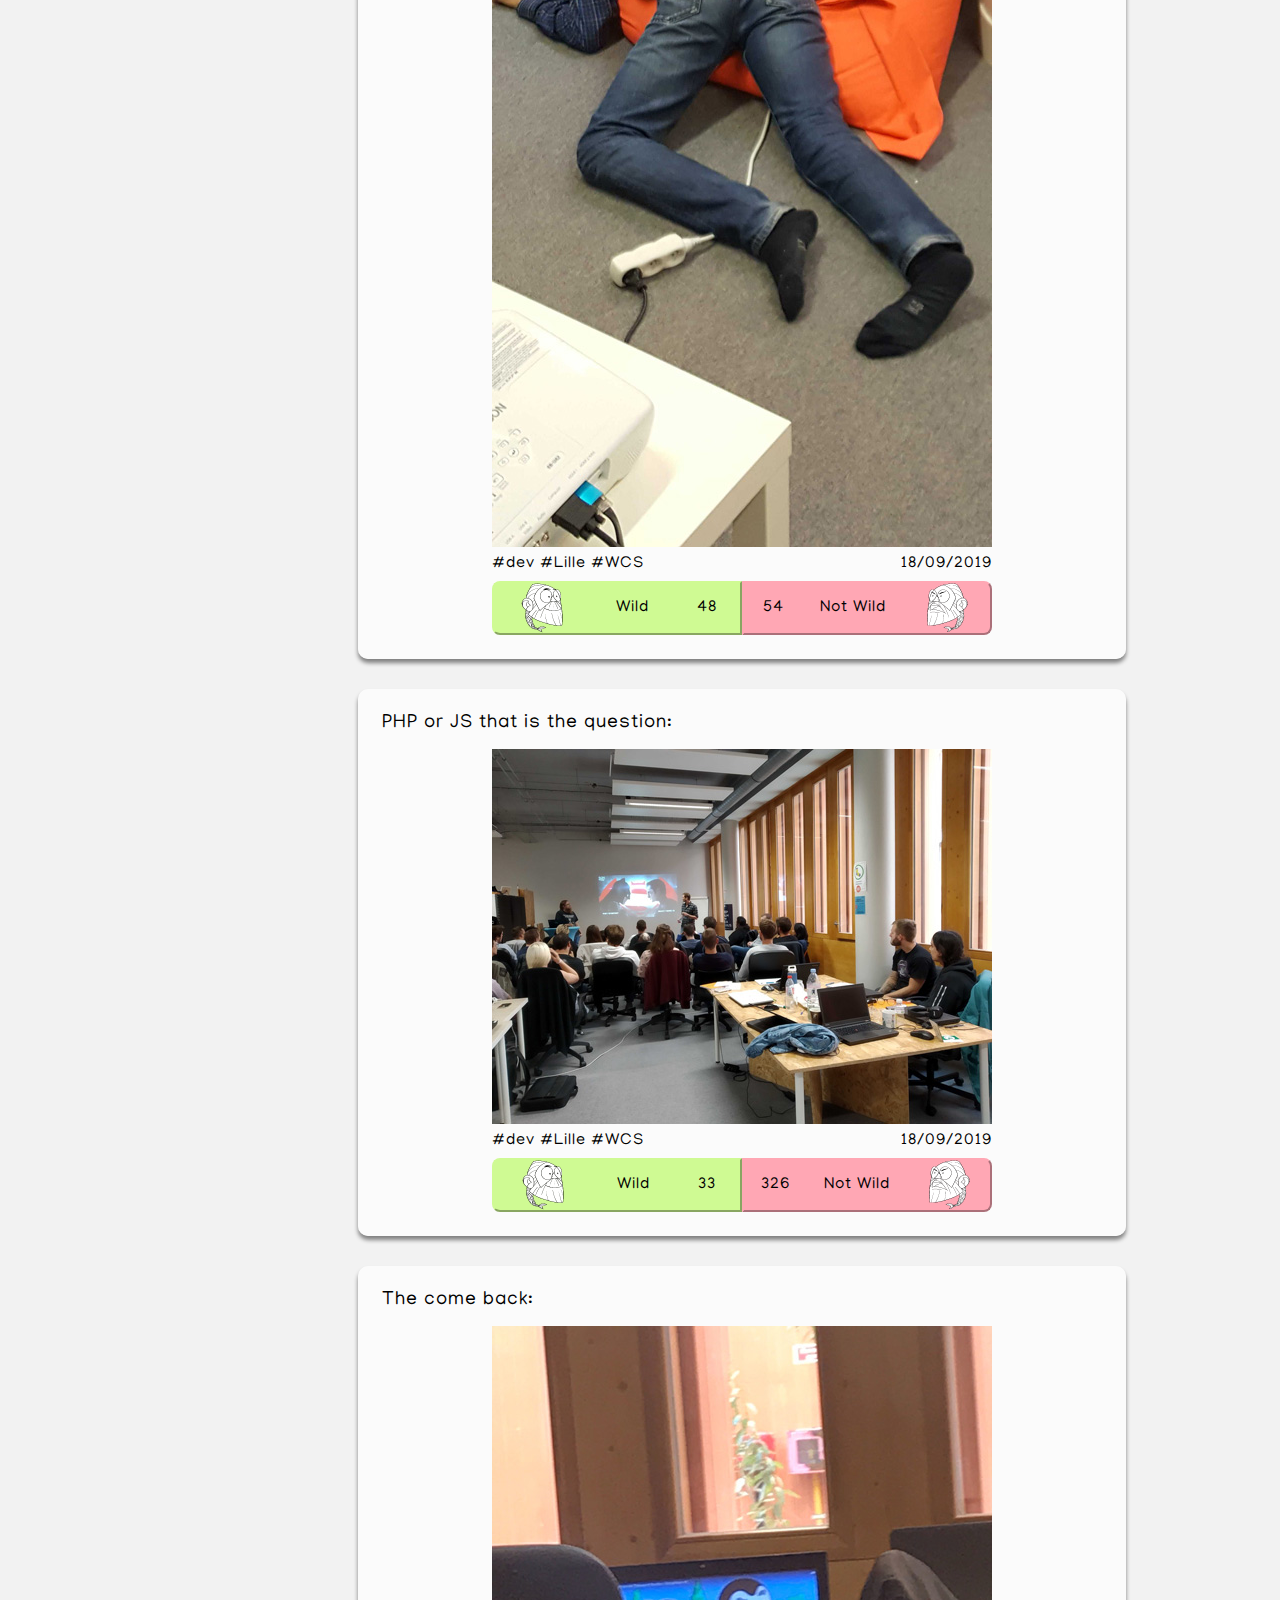
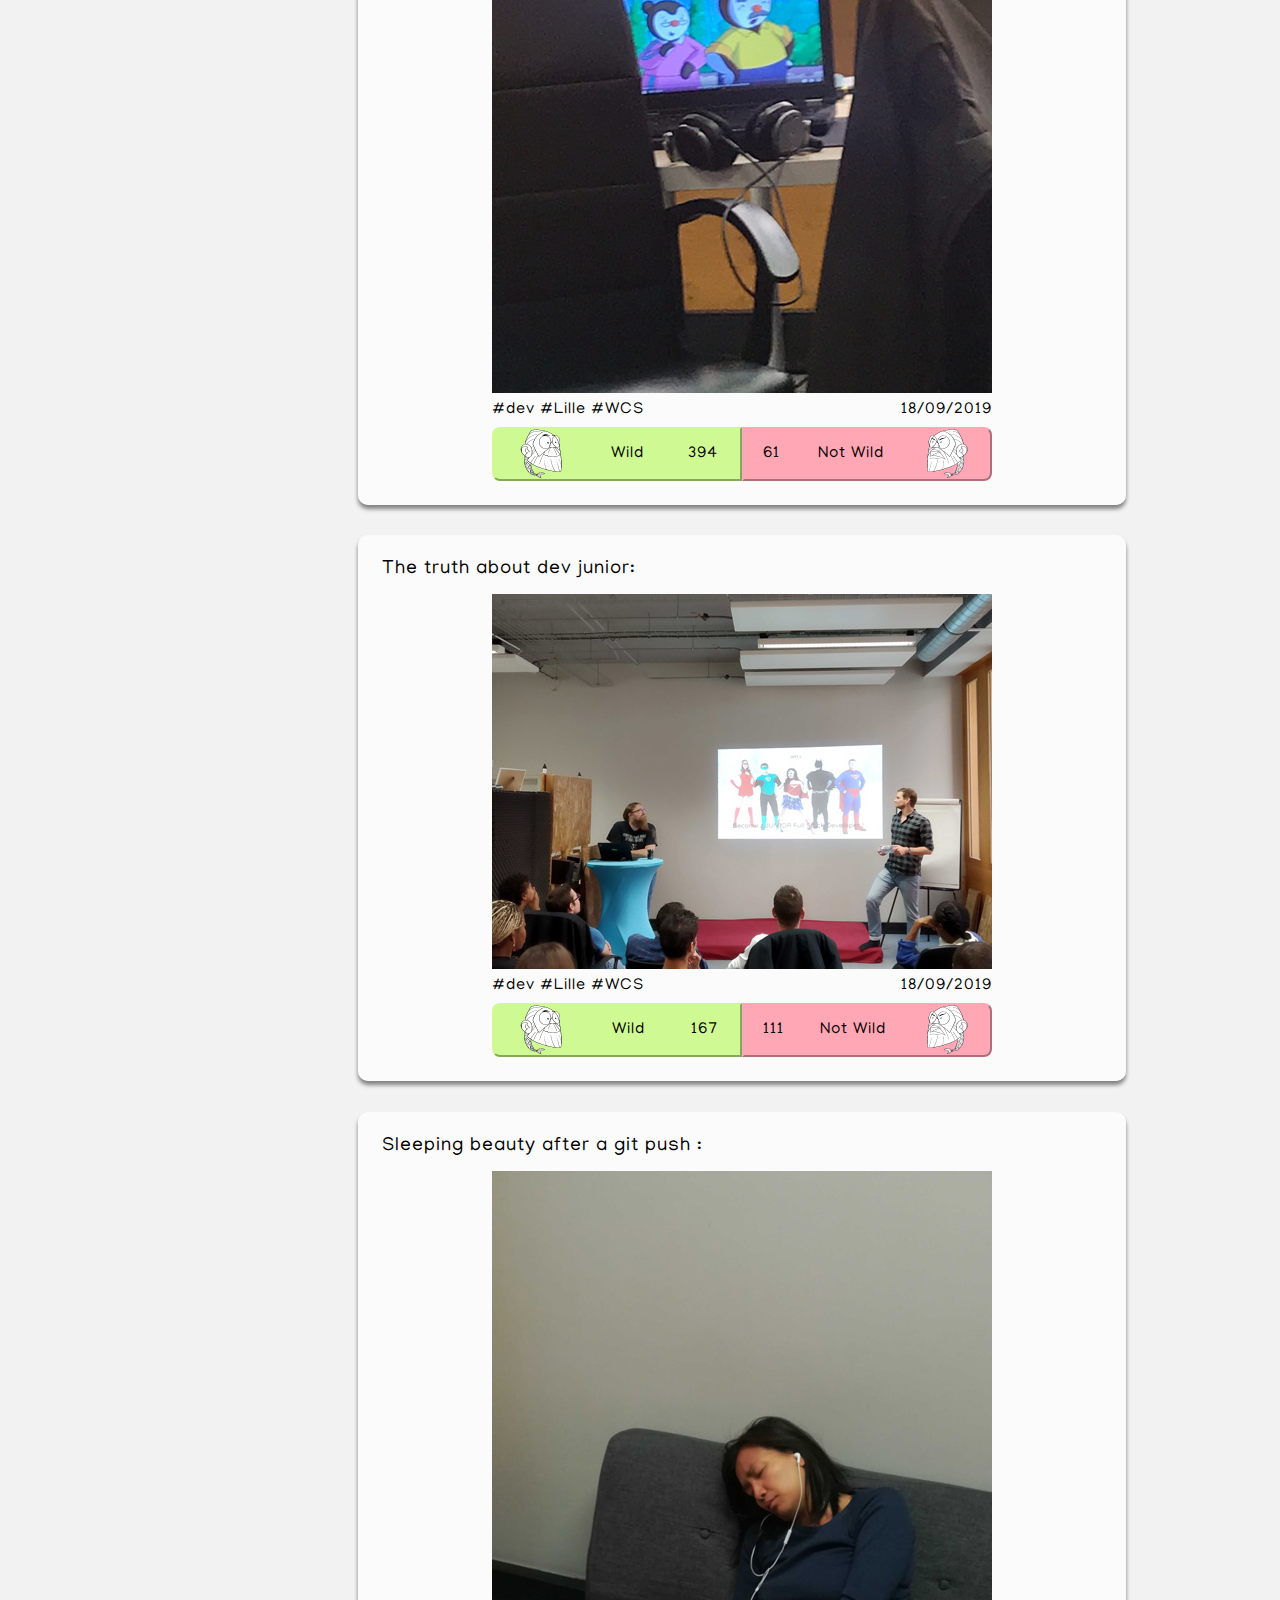
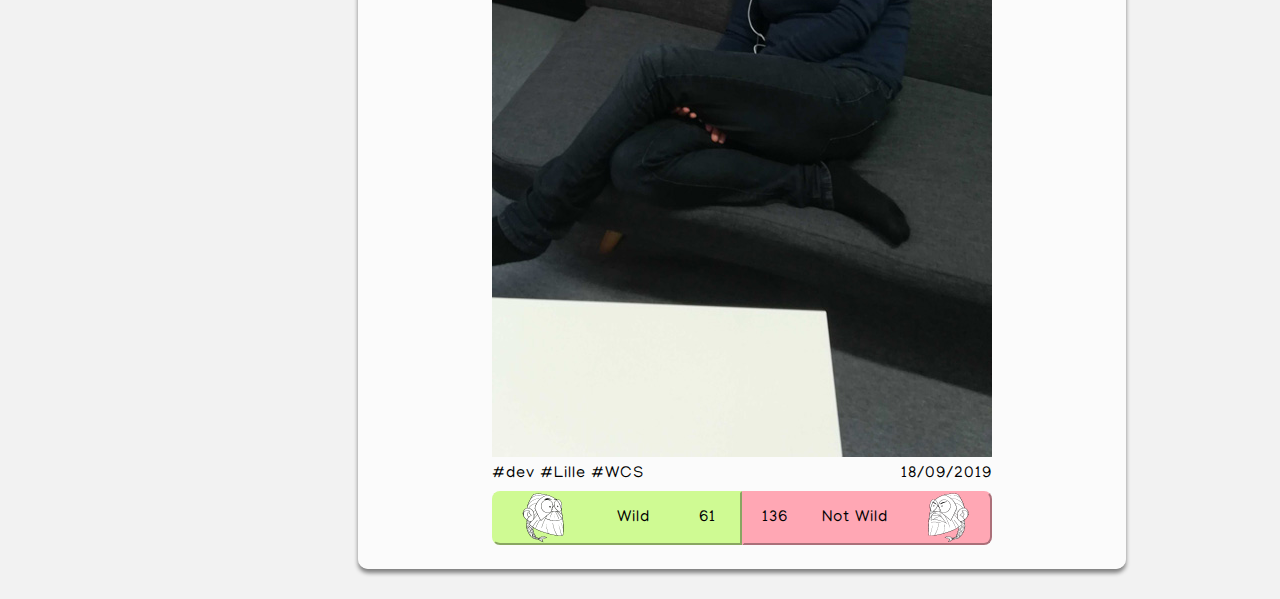
==== commit 81c695be: "Merge branch 'dev' of https://github.com/jervalles/instantwild into dev" ====
--- a/index.html
+++ b/index.html
@@ -53,6 +53,18 @@
         </header>
         
         <main>
+            <!-- Desktop Menu -->
+            <section class="leftMenuSection">
+                <div>
+                        <ul>
+                            <li>Wildest</li>
+                            <li>Not so wild</li>
+                            <li>Most recent</li>
+                            <li>Oldest</li>
+                            <li>Random</li>
+                        </ul>
+                </div>
+            </section>
             <section>
 
                 
@@ -69,10 +81,10 @@
 
                     <div class="vote">
                         <button type="button">
-                            <img src="images/wild.png"/>  <p>Wild</p> <p>0</p>
-                        </button>
-                        <button type="button">
-                            <p>0</p> <p>Not Wild</p> <img src="images/notwild.png"/>    
+                            <img src="images/wild.png"/>  <p>Wild</p> <span>0</span>
+                        </button>
+                        <button type="button">
+                            <span>0</span> <p>Not Wild</p> <img src="images/notwild.png"/>    
                         </button>
                     </div>
 
@@ -92,12 +104,12 @@
                         <p>#dev #Lille #WCS</p><p>18/09/2019</p>
                     </div>
                     <div class="vote">
-                            <button type="button">
-                                <img src="images/wild.png"/>  <p>Wild</p> <p>0</p>
-                            </button>
-                            <button type="button">
-                                <p>0</p> <p>Not Wild</p> <img src="images/notwild.png"/>    
-                            </button>
+                        <button type="button">
+                            <img src="images/wild.png"/>  <p>Wild</p> <span>0</span>
+                        </button>
+                        <button type="button">
+                            <span>0</span> <p>Not Wild</p> <img src="images/notwild.png"/>    
+                        </button>
                     </div>
                 </article>
                 
@@ -108,12 +120,12 @@
                         <p>#dev #Lille #WCS</p><p>18/09/2019</p>
                     </div>
                     <div class="vote">
-                            <button type="button">
-                                <img src="images/wild.png"/>  <p>Wild</p> <p>0</p>
-                            </button>
-                            <button type="button">
-                                <p>0</p> <p>Not Wild</p> <img src="images/notwild.png"/>    
-                            </button>
+                        <button type="button">
+                            <img src="images/wild.png"/>  <p>Wild</p> <span>0</span>
+                        </button>
+                        <button type="button">
+                            <span>0</span> <p>Not Wild</p> <img src="images/notwild.png"/>    
+                        </button>
                     </div>
                 </article>
                 
@@ -124,12 +136,12 @@
                         <p>#dev #Lille #WCS</p><p>18/09/2019</p>
                     </div>
                     <div class="vote">
-                            <button type="button">
-                                <img src="images/wild.png"/>  <p>Wild</p> <p>0</p>
-                            </button>
-                            <button type="button">
-                                <p>0</p> <p>Not Wild</p> <img src="images/notwild.png"/>    
-                            </button>
+                        <button type="button">
+                            <img src="images/wild.png"/>  <p>Wild</p> <span>0</span>
+                        </button>
+                        <button type="button">
+                            <span>0</span> <p>Not Wild</p> <img src="images/notwild.png"/>    
+                        </button>
                     </div>
 
                 </article>
@@ -141,12 +153,12 @@
                         <p>#dev #Lille #WCS</p><p>18/09/2019</p>
                     </div>
                     <div class="vote">
-                            <button type="button">
-                                <img src="images/wild.png"/>  <p>Wild</p> <p>0</p>
-                            </button>
-                            <button type="button">
-                                <p>0</p> <p>Not Wild</p> <img src="images/notwild.png"/>    
-                            </button>
+                        <button type="button">
+                            <img src="images/wild.png"/>  <p>Wild</p> <span>0</span>
+                        </button>
+                        <button type="button">
+                            <span>0</span> <p>Not Wild</p> <img src="images/notwild.png"/>    
+                        </button>
                     </div>
 
                 </article>
@@ -158,12 +170,12 @@
                         <p>#dev #Lille #WCS</p><p>18/09/2019</p>
                     </div>
                     <div class="vote">
-                            <button type="button">
-                                <img src="images/wild.png"/>  <p>Wild</p> <p>0</p>
-                            </button>
-                            <button type="button">
-                                <p>0</p> <p>Not Wild</p> <img src="images/notwild.png"/>    
-                            </button>
+                        <button type="button">
+                            <img src="images/wild.png"/>  <p>Wild</p> <span>0</span>
+                        </button>
+                        <button type="button">
+                            <span>0</span> <p>Not Wild</p> <img src="images/notwild.png"/>    
+                        </button>
                     </div>
 
                 </article>
@@ -175,12 +187,12 @@
                         <p>#dev #Lille #WCS</p><p>18/09/2019</p>
                     </div>
                     <div class="vote">
-                            <button type="button">
-                                <img src="images/wild.png"/>  <p>Wild</p> <p>0</p>
-                            </button>
-                            <button type="button">
-                                <p>0</p> <p>Not Wild</p> <img src="images/notwild.png"/>    
-                            </button>
+                        <button type="button">
+                            <img src="images/wild.png"/>  <p>Wild</p> <span>0</span>
+                        </button>
+                        <button type="button">
+                            <span>0</span> <p>Not Wild</p> <img src="images/notwild.png"/>    
+                        </button>
                     </div>
 
                 </article>
@@ -192,12 +204,12 @@
                         <p>#dev #Lille #WCS</p><p>18/09/2019</p>
                     </div>
                     <div class="vote">
-                            <button type="button">
-                                <img src="images/wild.png"/>  <p>Wild</p> <p>0</p>
-                            </button>
-                            <button type="button">
-                                <p>0</p> <p>Not Wild</p> <img src="images/notwild.png"/>    
-                            </button>
+                        <button type="button">
+                            <img src="images/wild.png"/>  <p>Wild</p> <span>0</span>
+                        </button>
+                        <button type="button">
+                            <span>0</span> <p>Not Wild</p> <img src="images/notwild.png"/>    
+                        </button>
                     </div>
                 </article>
                 
@@ -208,12 +220,12 @@
                         <p>#dev #Lille #WCS</p><p>18/09/2019</p>
                     </div>
                     <div class="vote">
-                            <button type="button">
-                                <img src="images/wild.png"/>  <p>Wild</p> <p>0</p>
-                            </button>
-                            <button type="button">
-                                <p>0</p> <p>Not Wild</p> <img src="images/notwild.png"/>    
-                            </button>
+                        <button type="button">
+                            <img src="images/wild.png"/>  <p>Wild</p> <span>0</span>
+                        </button>
+                        <button type="button">
+                            <span>0</span> <p>Not Wild</p> <img src="images/notwild.png"/>    
+                        </button>
                     </div>
 
                 </article>
@@ -225,12 +237,12 @@
                         <p>#dev #Lille #WCS</p><p>18/09/2019</p>
                     </div>
                     <div class="vote">
-                            <button type="button">
-                                <img src="images/wild.png"/>  <p>Wild</p> <p>0</p>
-                            </button>
-                            <button type="button">
-                                <p>0</p> <p>Not Wild</p> <img src="images/notwild.png"/>    
-                            </button>
+                        <button type="button">
+                            <img src="images/wild.png"/>  <p>Wild</p> <span>0</span>
+                        </button>
+                        <button type="button">
+                            <span>0</span> <p>Not Wild</p> <img src="images/notwild.png"/>    
+                        </button>
                     </div>
                 </article>
                 
@@ -241,12 +253,12 @@
                         <p>#dev #Lille #WCS</p><p>18/09/2019</p>
                     </div>
                     <div class="vote">
-                            <button type="button">
-                                <img src="images/wild.png"/>  <p>Wild</p> <p>0</p>
-                            </button>
-                            <button type="button">
-                                <p>0</p> <p>Not Wild</p> <img src="images/notwild.png"/>    
-                            </button>
+                        <button type="button">
+                            <img src="images/wild.png"/>  <p>Wild</p> <span>0</span>
+                        </button>
+                        <button type="button">
+                            <span>0</span> <p>Not Wild</p> <img src="images/notwild.png"/>    
+                        </button>
                     </div>
                 </article>
                 
@@ -316,5 +328,7 @@
             <a class="gotopbutton" href="#"><img src="./images/backtotop.png"></a>
         </main>
         <script src="modal.js"></script>
+        <script src="gotopbutton.js"></script>
+        <script src="voteButton.js"></script>
     </body>
 </html>--- a/submit.css
+++ b/submit.css
@@ -46,11 +46,6 @@
     width: 16px;
     height: 16px;
 }
-/* 
-#closebuttonconteneur img {
-    width: 100%;
-    height: 100%;
-} */
 
 .modal_content h1{
     margin: 1.2rem;
